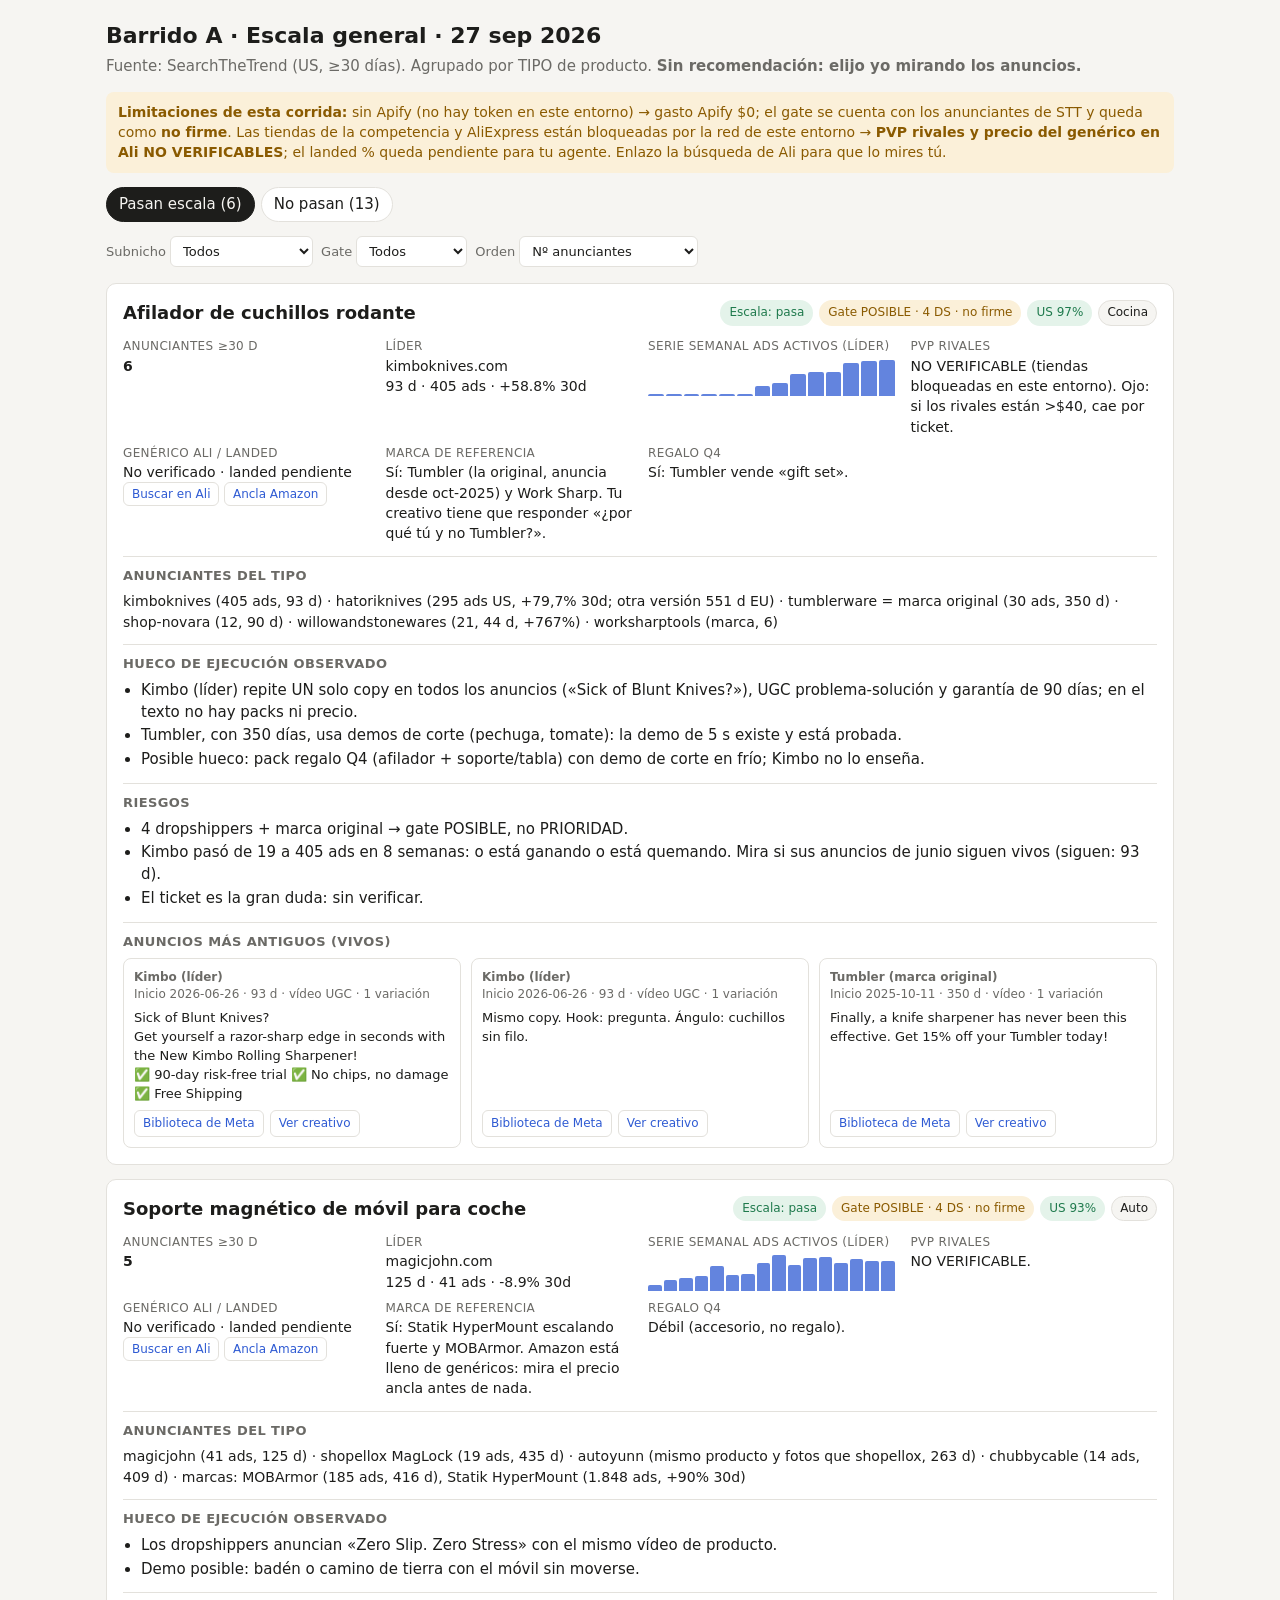
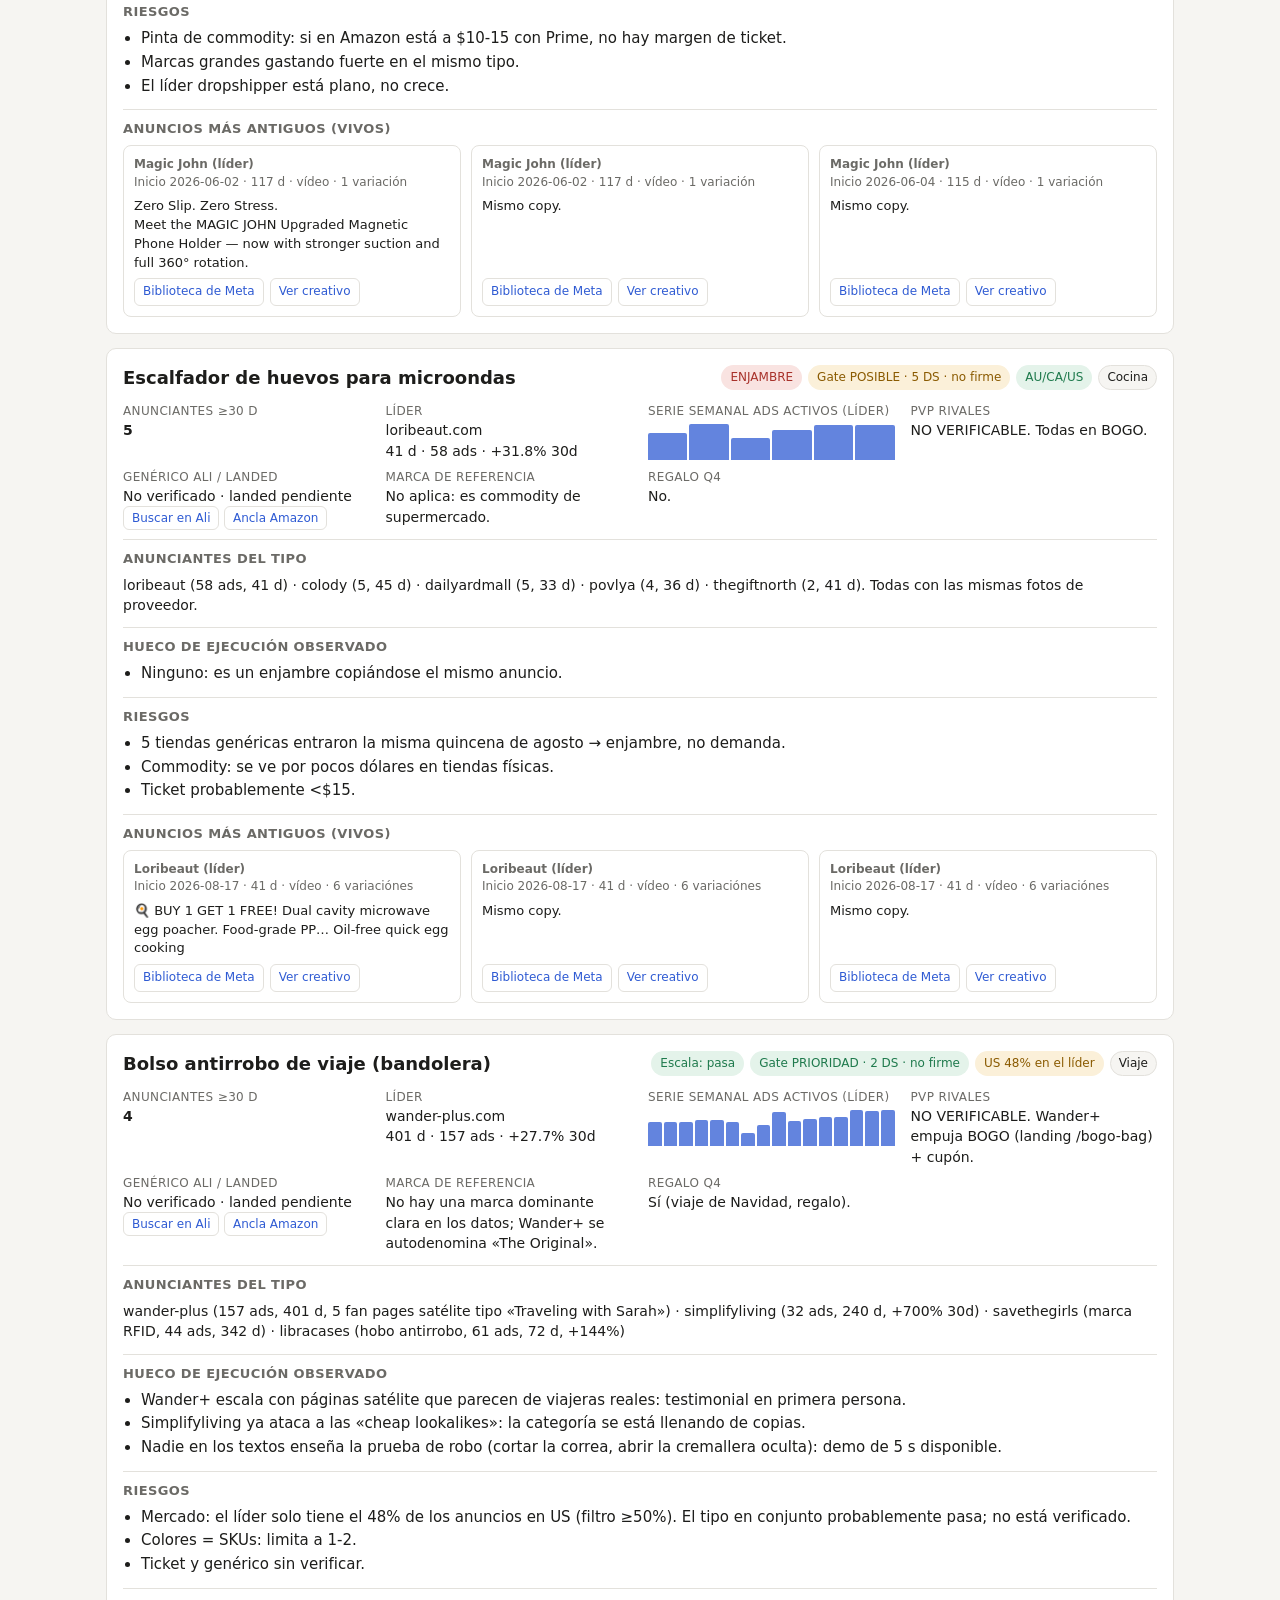
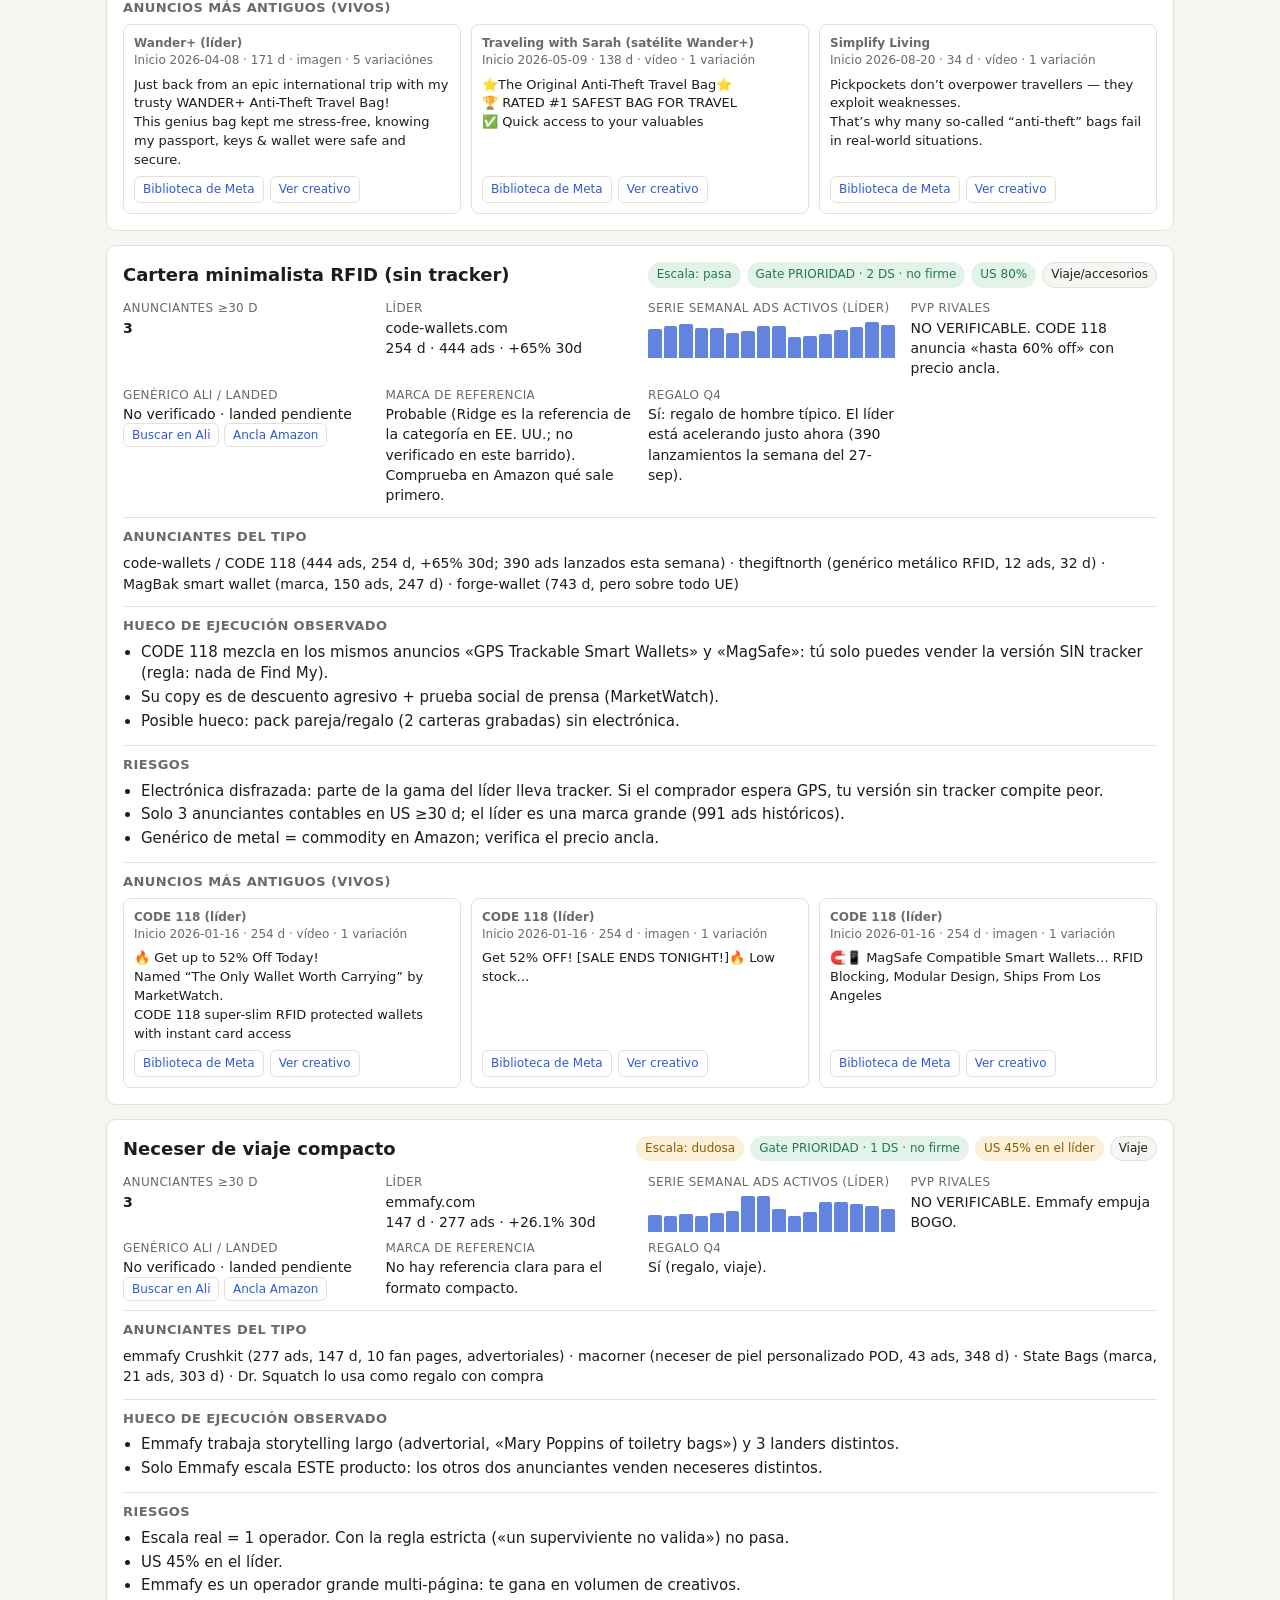
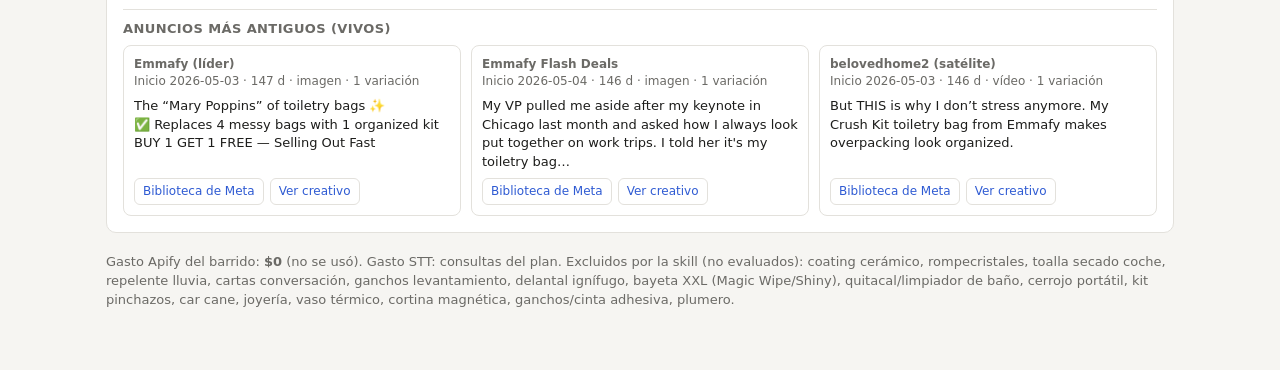
==== barridos/2026-09-27/visor.html @ aca1eb6c "Barrido A 2026-09-27: tipos.csv + visor.html Co-Authored-By: Claude Opus 5.5 <noreply@anthropic.com>" ====
<!doctype html>
<html lang="es">
<head>
<meta charset="utf-8">
<meta name="viewport" content="width=device-width, initial-scale=1">
<title>Visor barrido A</title>
<style>
:root{--bg:#f6f5f2;--card:#fff;--ink:#1d1d1b;--mute:#6b6a66;--line:#e3e1dc;--ok:#1f7a4d;--okbg:#e4f3ea;--warn:#8a5a00;--warnbg:#fbf0d9;--bad:#a8322b;--badbg:#f9e3e1;--acc:#2f5bd3}
@media (prefers-color-scheme:dark){:root:not([data-theme="light"]){--bg:#151514;--card:#1f1f1d;--ink:#ecebe7;--mute:#a09e98;--line:#34332f;--ok:#6fd19c;--okbg:#17301f;--warn:#e7b85a;--warnbg:#33290f;--bad:#f08a82;--badbg:#3a1a18;--acc:#8aa8ff}}
:root[data-theme="dark"]{--bg:#151514;--card:#1f1f1d;--ink:#ecebe7;--mute:#a09e98;--line:#34332f;--ok:#6fd19c;--okbg:#17301f;--warn:#e7b85a;--warnbg:#33290f;--bad:#f08a82;--badbg:#3a1a18;--acc:#8aa8ff}
*{box-sizing:border-box}
body{margin:0;background:var(--bg);color:var(--ink);font:15px/1.45 system-ui,-apple-system,Segoe UI,Roboto,sans-serif}
.wrap{max-width:1100px;margin:0 auto;padding:20px 16px 60px}
h1{font-size:22px;margin:0 0 4px}
.sub{color:var(--mute);margin:0 0 14px}
.warnbox{background:var(--warnbg);color:var(--warn);border-radius:8px;padding:10px 12px;margin:0 0 14px;font-size:14px}
.bar{display:flex;flex-wrap:wrap;gap:8px;align-items:center;margin:0 0 16px}
.bar label{font-size:13px;color:var(--mute)}
select{background:var(--card);color:var(--ink);border:1px solid var(--line);border-radius:6px;padding:6px 8px;font:inherit}
.tabs{display:flex;gap:6px;margin:0 0 14px;flex-wrap:wrap}
.tab{border:1px solid var(--line);background:var(--card);color:var(--ink);padding:6px 12px;border-radius:999px;cursor:pointer;font:inherit}
.tab[aria-selected="true"]{background:var(--ink);color:var(--bg);border-color:var(--ink)}
.card{background:var(--card);border:1px solid var(--line);border-radius:10px;padding:16px;margin:0 0 14px}
.head{display:flex;justify-content:space-between;gap:10px;flex-wrap:wrap;align-items:flex-start}
.head h2{font-size:18px;margin:0}
.chips{display:flex;gap:6px;flex-wrap:wrap}
.chip{font-size:12px;padding:3px 8px;border-radius:999px;background:var(--bg);border:1px solid var(--line);white-space:nowrap}
.ok{background:var(--okbg);color:var(--ok);border-color:transparent}
.warn{background:var(--warnbg);color:var(--warn);border-color:transparent}
.bad{background:var(--badbg);color:var(--bad);border-color:transparent}
.grid{display:grid;grid-template-columns:repeat(auto-fit,minmax(200px,1fr));gap:8px 16px;margin:12px 0}
.k{font-size:12px;color:var(--mute);text-transform:uppercase;letter-spacing:.03em}
.v{font-size:14px}
.spark{display:flex;align-items:flex-end;gap:2px;height:36px;margin-top:4px}
.spark i{flex:1;background:var(--acc);opacity:.75;border-radius:2px 2px 0 0;min-height:2px}
.sec{border-top:1px solid var(--line);margin-top:12px;padding-top:10px}
.sec h3{font-size:13px;margin:0 0 6px;color:var(--mute);text-transform:uppercase;letter-spacing:.03em}
ul{margin:0;padding-left:18px}
li{margin:2px 0}
.ads{display:grid;grid-template-columns:repeat(auto-fit,minmax(240px,1fr));gap:10px}
.ad{border:1px solid var(--line);border-radius:8px;padding:10px;font-size:13px;display:flex;flex-direction:column;gap:6px}
.ad .meta{color:var(--mute);font-size:12px}
.ad p{margin:0;white-space:pre-line;max-height:8.5em;overflow:auto}
.btns{display:flex;gap:6px;flex-wrap:wrap;margin-top:auto}
a.btn{font-size:12px;text-decoration:none;color:var(--acc);border:1px solid var(--line);border-radius:6px;padding:4px 8px}
table{width:100%;border-collapse:collapse;font-size:14px}
th,td{text-align:left;padding:8px 6px;border-bottom:1px solid var(--line);vertical-align:top}
th{font-size:12px;color:var(--mute);text-transform:uppercase}
.tblwrap{overflow-x:auto}
footer{color:var(--mute);font-size:13px;margin-top:20px}
.hidden{display:none}
</style>
</head>
<body>
<div class="wrap">
<h1>Barrido A · Escala general · 27 sep 2026</h1>
<p class="sub">Fuente: SearchTheTrend (US, ≥30 días). Agrupado por TIPO de producto. <b>Sin recomendación: elijo yo mirando los anuncios.</b></p>
<div class="warnbox"><b>Limitaciones de esta corrida:</b> sin Apify (no hay token en este entorno) → gasto Apify $0; el gate se cuenta con los anunciantes de STT y queda como <b>no firme</b>. Las tiendas de la competencia y AliExpress están bloqueadas por la red de este entorno → <b>PVP rivales y precio del genérico en Ali NO VERIFICABLES</b>; el landed % queda pendiente para tu agente. Enlazo la búsqueda de Ali para que lo mires tú.</div>

<div class="tabs" role="tablist">
  <button class="tab" role="tab" aria-selected="true" data-tab="pasan">Pasan escala (6)</button>
  <button class="tab" role="tab" aria-selected="false" data-tab="nopasan">No pasan (13)</button>
</div>

<section id="pasan">
<div class="bar">
  <label>Subnicho <select id="fSub"><option value="">Todos</option></select></label>
  <label>Gate <select id="fGate"><option value="">Todos</option><option>PRIORIDAD</option><option>POSIBLE</option></select></label>
  <label>Orden <select id="fOrd"><option value="anun">Nº anunciantes</option><option value="crec">Crecimiento 30d líder</option><option value="dias">Días del líder</option></select></label>
</div>
<div id="cards"></div>
</section>

<section id="nopasan" class="hidden">
<div class="card tblwrap">
<table>
<thead><tr><th>Tipo</th><th>Operadores ≥30 d</th><th>Mayor anunciante</th><th>Motivo</th></tr></thead>
<tbody id="nprows"></tbody>
</table>
</div>
</section>

<footer>Gasto Apify del barrido: <b>$0</b> (no se usó). Gasto STT: consultas del plan. Excluidos por la skill (no evaluados): coating cerámico, rompecristales, toalla secado coche, repelente lluvia, cartas conversación, ganchos levantamiento, delantal ignífugo, bayeta XXL (Magic Wipe/Shiny), quitacal/limpiador de baño, cerrojo portátil, kit pinchazos, car cane, joyería, vaso térmico, cortina magnética, ganchos/cinta adhesiva, plumero.</footer>
</div>

<script>
const LIB = id => `https://www.facebook.com/ads/library/?id=${id}`;
const ALI = q => `https://www.aliexpress.us/w/wholesale-${encodeURIComponent(q.replace(/ /g,'-'))}.html`;
const AMZ = q => `https://www.amazon.com/s?k=${encodeURIComponent(q)}`;

const TIPOS = [
{
 tipo:"Afilador de cuchillos rodante", en:"rolling knife sharpener", sub:"Cocina", anun:6,
 escala:["ok","Escala: pasa"], gate:"POSIBLE", gateN:4, mercado:["ok","US 97%"],
 lider:{dom:"kimboknives.com", dias:93, ads:405, g30:58.8, serie:[7,7,14,17,19,19,105,146,243,263,267,374,386,405]},
 rivales:"kimboknives (405 ads, 93 d) · hatoriknives (295 ads US, +79,7% 30d; otra versión 551 d EU) · tumblerware = marca original (30 ads, 350 d) · shop-novara (12, 90 d) · willowandstonewares (21, 44 d, +767%) · worksharptools (marca, 6)",
 pvp:"NO VERIFICABLE (tiendas bloqueadas en este entorno). Ojo: si los rivales están >$40, cae por ticket.",
 marca:"Sí: Tumbler (la original, anuncia desde oct-2025) y Work Sharp. Tu creativo tiene que responder «¿por qué tú y no Tumbler?».",
 q4:"Sí: Tumbler vende «gift set».",
 hueco:["Kimbo (líder) repite UN solo copy en todos los anuncios («Sick of Blunt Knives?»), UGC problema-solución y garantía de 90 días; en el texto no hay packs ni precio.",
  "Tumbler, con 350 días, usa demos de corte (pechuga, tomate): la demo de 5 s existe y está probada.",
  "Posible hueco: pack regalo Q4 (afilador + soporte/tabla) con demo de corte en frío; Kimbo no lo enseña."],
 riesgos:["4 dropshippers + marca original → gate POSIBLE, no PRIORIDAD.","Kimbo pasó de 19 a 405 ads en 8 semanas: o está ganando o está quemando. Mira si sus anuncios de junio siguen vivos (siguen: 93 d).","El ticket es la gran duda: sin verificar."],
 ads:[
  {src:"Kimbo (líder)", id:"3941025549525216", d:"2026-06-26", dias:93, fmt:"vídeo UGC", var:1, txt:"Sick of Blunt Knives?\nGet yourself a razor-sharp edge in seconds with the New Kimbo Rolling Sharpener!\n✅ 90-day risk-free trial ✅ No chips, no damage ✅ Free Shipping", cr:"https://searchthetrend.b-cdn.net/kimbo-rolling-sharpener/3941025549525216/card-0.mp4"},
  {src:"Kimbo (líder)", id:"892567566539220", d:"2026-06-26", dias:93, fmt:"vídeo UGC", var:1, txt:"Mismo copy. Hook: pregunta. Ángulo: cuchillos sin filo.", cr:"https://searchthetrend.b-cdn.net/kimbo-rolling-sharpener/892567566539220/card-0.mp4"},
  {src:"Tumbler (marca original)", id:"25042052842077524", d:"2025-10-11", dias:350, fmt:"vídeo", var:1, txt:"Finally, a knife sharpener has never been this effective. Get 15% off your Tumbler today!", cr:"https://searchthetrend.b-cdn.net/tumbler-original-diamond-rolling-knife-sharpener-set/25042052842077524/card-0.mp4"}
 ]
},
{
 tipo:"Cartera minimalista RFID (sin tracker)", en:"minimalist rfid card holder wallet", sub:"Viaje/accesorios", anun:3,
 escala:["ok","Escala: pasa"], gate:"PRIORIDAD", gateN:2, mercado:["ok","US 80%"],
 lider:{dom:"code-wallets.com", dias:254, ads:444, g30:65, serie:[383,425,450,400,398,326,353,422,433,279,294,321,374,413,485,444]},
 rivales:"code-wallets / CODE 118 (444 ads, 254 d, +65% 30d; 390 ads lanzados esta semana) · thegiftnorth (genérico metálico RFID, 12 ads, 32 d) · MagBak smart wallet (marca, 150 ads, 247 d) · forge-wallet (743 d, pero sobre todo UE)",
 pvp:"NO VERIFICABLE. CODE 118 anuncia «hasta 60% off» con precio ancla.",
 marca:"Probable (Ridge es la referencia de la categoría en EE. UU.; no verificado en este barrido). Comprueba en Amazon qué sale primero.",
 q4:"Sí: regalo de hombre típico. El líder está acelerando justo ahora (390 lanzamientos la semana del 27-sep).",
 hueco:["CODE 118 mezcla en los mismos anuncios «GPS Trackable Smart Wallets» y «MagSafe»: tú solo puedes vender la versión SIN tracker (regla: nada de Find My).","Su copy es de descuento agresivo + prueba social de prensa (MarketWatch).","Posible hueco: pack pareja/regalo (2 carteras grabadas) sin electrónica."],
 riesgos:["Electrónica disfrazada: parte de la gama del líder lleva tracker. Si el comprador espera GPS, tu versión sin tracker compite peor.","Solo 3 anunciantes contables en US ≥30 d; el líder es una marca grande (991 ads históricos).","Genérico de metal = commodity en Amazon; verifica el precio ancla."],
 ads:[
  {src:"CODE 118 (líder)", id:"2159320328211015", d:"2026-01-16", dias:254, fmt:"vídeo", var:1, txt:"🔥 Get up to 52% Off Today!\nNamed “The Only Wallet Worth Carrying” by MarketWatch.\nCODE 118 super-slim RFID protected wallets with instant card access", cr:"https://searchthetrend.b-cdn.net/code-118-wallet/2159320328211015/creative.mp4"},
  {src:"CODE 118 (líder)", id:"4253888644823595", d:"2026-01-16", dias:254, fmt:"imagen", var:1, txt:"Get 52% OFF! [SALE ENDS TONIGHT!]🔥 Low stock…", cr:"https://searchthetrend.b-cdn.net/code-118-wallet/4253888644823595/card-0.jpg"},
  {src:"CODE 118 (líder)", id:"1185327943382900", d:"2026-01-16", dias:254, fmt:"imagen", var:1, txt:"🧲📱 MagSafe Compatible Smart Wallets… RFID Blocking, Modular Design, Ships From Los Angeles", cr:"https://searchthetrend.b-cdn.net/code-118-wallet/1185327943382900/creative.jpg"}
 ]
},
{
 tipo:"Bolso antirrobo de viaje (bandolera)", en:"anti theft crossbody travel bag", sub:"Viaje", anun:4,
 escala:["ok","Escala: pasa"], gate:"PRIORIDAD", gateN:2, mercado:["warn","US 48% en el líder"],
 lider:{dom:"wander-plus.com", dias:401, ads:157, g30:27.7, serie:[104,107,107,113,114,104,57,91,150,110,119,128,125,157,152,157]},
 rivales:"wander-plus (157 ads, 401 d, 5 fan pages satélite tipo «Traveling with Sarah») · simplifyliving (32 ads, 240 d, +700% 30d) · savethegirls (marca RFID, 44 ads, 342 d) · libracases (hobo antirrobo, 61 ads, 72 d, +144%)",
 pvp:"NO VERIFICABLE. Wander+ empuja BOGO (landing /bogo-bag) + cupón.",
 marca:"No hay una marca dominante clara en los datos; Wander+ se autodenomina «The Original».",
 q4:"Sí (viaje de Navidad, regalo).",
 hueco:["Wander+ escala con páginas satélite que parecen de viajeras reales: testimonial en primera persona.","Simplifyliving ya ataca a las «cheap lookalikes»: la categoría se está llenando de copias.","Nadie en los textos enseña la prueba de robo (cortar la correa, abrir la cremallera oculta): demo de 5 s disponible."],
 riesgos:["Mercado: el líder solo tiene el 48% de los anuncios en US (filtro ≥50%). El tipo en conjunto probablemente pasa; no está verificado.","Colores = SKUs: limita a 1-2.","Ticket y genérico sin verificar."],
 ads:[
  {src:"Wander+ (líder)", id:"2822928658045312", d:"2026-04-08", dias:171, fmt:"imagen", var:5, txt:"Just back from an epic international trip with my trusty WANDER+ Anti-Theft Travel Bag!\nThis genius bag kept me stress-free, knowing my passport, keys & wallet were safe and secure.", cr:"https://searchthetrend.b-cdn.net/wander-anti-theft-travel-bag/2822928658045312/creative.jpg"},
  {src:"Traveling with Sarah (satélite Wander+)", id:"848012758353281", d:"2026-05-09", dias:138, fmt:"vídeo", var:1, txt:"⭐The Original Anti-Theft Travel Bag⭐\n🏆 RATED #1 SAFEST BAG FOR TRAVEL\n✅ Quick access to your valuables", cr:"https://searchthetrend.b-cdn.net/the-original-wander-anti-theft-travel-bag/848012758353281-3433cca8abb946d9bbb88584e5e1b293/creative.mp4"},
  {src:"Simplify Living", id:"2489891498186605", d:"2026-08-20", dias:34, fmt:"vídeo", var:1, txt:"Pickpockets don’t overpower travellers — they exploit weaknesses.\nThat’s why many so-called “anti-theft” bags fail in real-world situations.", cr:"https://searchthetrend.b-cdn.net/anti-theft-crossbody-bag/2489891498186605/creative.mp4"}
 ]
},
{
 tipo:"Soporte magnético de móvil para coche", en:"magnetic car phone holder", sub:"Auto", anun:5,
 escala:["ok","Escala: pasa"], gate:"POSIBLE", gateN:4, mercado:["ok","US 93%"],
 lider:{dom:"magicjohn.com", dias:125, ads:41, g30:-8.9, serie:[9,16,18,21,34,22,23,38,49,36,45,47,39,44,41,41]},
 rivales:"magicjohn (41 ads, 125 d) · shopellox MagLock (19 ads, 435 d) · autoyunn (mismo producto y fotos que shopellox, 263 d) · chubbycable (14 ads, 409 d) · marcas: MOBArmor (185 ads, 416 d), Statik HyperMount (1.848 ads, +90% 30d)",
 pvp:"NO VERIFICABLE.",
 marca:"Sí: Statik HyperMount escalando fuerte y MOBArmor. Amazon está lleno de genéricos: mira el precio ancla antes de nada.",
 q4:"Débil (accesorio, no regalo).",
 hueco:["Los dropshippers anuncian «Zero Slip. Zero Stress» con el mismo vídeo de producto.","Demo posible: badén o camino de tierra con el móvil sin moverse."],
 riesgos:["Pinta de commodity: si en Amazon está a $10-15 con Prime, no hay margen de ticket.","Marcas grandes gastando fuerte en el mismo tipo.","El líder dropshipper está plano, no crece."],
 ads:[
  {src:"Magic John (líder)", id:"1439574771303764", d:"2026-06-02", dias:117, fmt:"vídeo", var:1, txt:"Zero Slip. Zero Stress.\nMeet the MAGIC JOHN Upgraded Magnetic Phone Holder — now with stronger suction and full 360° rotation.", cr:"https://searchthetrend.b-cdn.net/360-clip-on-magnetic-car-holder/1439574771303764/creative.mp4"},
  {src:"Magic John (líder)", id:"3414395542065089", d:"2026-06-02", dias:117, fmt:"vídeo", var:1, txt:"Mismo copy.", cr:"https://searchthetrend.b-cdn.net/360-clip-on-magnetic-car-holder/3414395542065089/creative.mp4"},
  {src:"Magic John (líder)", id:"1363364952321970", d:"2026-06-04", dias:115, fmt:"vídeo", var:1, txt:"Mismo copy.", cr:"https://searchthetrend.b-cdn.net/360-clip-on-magnetic-car-holder/1363364952321970/creative.mp4"}
 ]
},
{
 tipo:"Neceser de viaje compacto", en:"compact travel toiletry bag", sub:"Viaje", anun:3,
 escala:["warn","Escala: dudosa"], gate:"PRIORIDAD", gateN:1, mercado:["warn","US 45% en el líder"],
 lider:{dom:"emmafy.com", dias:147, ads:277, g30:26.1, serie:[199,189,211,195,227,259,444,433,278,188,245,363,368,334,309,277]},
 rivales:"emmafy Crushkit (277 ads, 147 d, 10 fan pages, advertoriales) · macorner (neceser de piel personalizado POD, 43 ads, 348 d) · State Bags (marca, 21 ads, 303 d) · Dr. Squatch lo usa como regalo con compra",
 pvp:"NO VERIFICABLE. Emmafy empuja BOGO.",
 marca:"No hay referencia clara para el formato compacto.",
 q4:"Sí (regalo, viaje).",
 hueco:["Emmafy trabaja storytelling largo (advertorial, «Mary Poppins of toiletry bags») y 3 landers distintos.","Solo Emmafy escala ESTE producto: los otros dos anunciantes venden neceseres distintos."],
 riesgos:["Escala real = 1 operador. Con la regla estricta («un superviviente no valida») no pasa.","US 45% en el líder.","Emmafy es un operador grande multi-página: te gana en volumen de creativos."],
 ads:[
  {src:"Emmafy (líder)", id:"4345471765768820", d:"2026-05-03", dias:147, fmt:"imagen", var:1, txt:"The “Mary Poppins” of toiletry bags ✨\n✅ Replaces 4 messy bags with 1 organized kit\nBUY 1 GET 1 FREE — Selling Out Fast", cr:"https://searchthetrend.b-cdn.net/crushkit-travel-toiletry-bag/4345471765768820/creative.jpg"},
  {src:"Emmafy Flash Deals", id:"1629509371665487", d:"2026-05-04", dias:146, fmt:"imagen", var:1, txt:"My VP pulled me aside after my keynote in Chicago last month and asked how I always look put together on work trips. I told her it's my toiletry bag…", cr:"https://searchthetrend.b-cdn.net/crushkit-travel-toiletry-bag/1629509371665487/creative.jpg"},
  {src:"belovedhome2 (satélite)", id:"2006100440029124", d:"2026-05-03", dias:146, fmt:"vídeo", var:1, txt:"But THIS is why I don’t stress anymore. My Crush Kit toiletry bag from Emmafy makes overpacking look organized.", cr:"https://searchthetrend.b-cdn.net/crushkit-travel-toiletry-bag/2006100440029124/creative.mp4"}
 ]
},
{
 tipo:"Escalfador de huevos para microondas", en:"microwave egg poacher", sub:"Cocina", anun:5,
 escala:["bad","ENJAMBRE"], gate:"POSIBLE", gateN:5, mercado:["ok","AU/CA/US"],
 lider:{dom:"loribeaut.com", dias:41, ads:58, g30:31.8, serie:[44,59,36,49,58,58]},
 rivales:"loribeaut (58 ads, 41 d) · colody (5, 45 d) · dailyardmall (5, 33 d) · povlya (4, 36 d) · thegiftnorth (2, 41 d). Todas con las mismas fotos de proveedor.",
 pvp:"NO VERIFICABLE. Todas en BOGO.",
 marca:"No aplica: es commodity de supermercado.",
 q4:"No.",
 hueco:["Ninguno: es un enjambre copiándose el mismo anuncio."],
 riesgos:["5 tiendas genéricas entraron la misma quincena de agosto → enjambre, no demanda.","Commodity: se ve por pocos dólares en tiendas físicas.","Ticket probablemente <$15."],
 ads:[
  {src:"Loribeaut (líder)", id:"1974146933242935", d:"2026-08-17", dias:41, fmt:"vídeo", var:6, txt:"🍳 BUY 1 GET 1 FREE! Dual cavity microwave egg poacher. Food-grade PP… Oil-free quick egg cooking", cr:"https://searchthetrend.b-cdn.net/2026-hot-sale-50k-sold-50-off-buy-1-get-1-free-dual-cavity-microwave-egg-poacher/1974146933242935/creative.mp4"},
  {src:"Loribeaut (líder)", id:"1359353529707398", d:"2026-08-17", dias:41, fmt:"vídeo", var:6, txt:"Mismo copy.", cr:"https://searchthetrend.b-cdn.net/2026-hot-sale-50k-sold-50-off-buy-1-get-1-free-dual-cavity-microwave-egg-poacher/1359353529707398/creative.mp4"},
  {src:"Loribeaut (líder)", id:"1672960033801288", d:"2026-08-17", dias:41, fmt:"vídeo", var:6, txt:"Mismo copy.", cr:"https://searchthetrend.b-cdn.net/2026-hot-sale-50k-sold-50-off-buy-1-get-1-free-dual-cavity-microwave-egg-poacher/1672960033801288/creative.mp4"}
 ]
}
];

const NOPASAN = [
 ["Llave de extensión offset (offset extension wrench)","2 (mytoolbase = gemela de wildbear)","wildbeartools.com · 1.009 ads · 255 d · +85% 30d","Solo 2 operadores reales. Ojo: wildbear escala muy fuerte → vigilar si entra un tercero."],
 ["Bolsitas repelentes de roedores","1","sofyre.com · 1.961 ads · 280 d","Un solo operador (todas las variantes son de sofyre)."],
 ["Kit de lavado de bajos antisal","1","saltshift.com · 130 ads","Un solo operador; mercado sobre todo AU/UE."],
 ["Funda-toalla impermeable de asiento","1","thetufftowel.com.au · 107 ads","Un solo operador, australiano."],
 ["Encendedor de fuego / tinder","1","blackbeardfire.com · 99 ads · 265 d","Un solo operador."],
 ["Limpiacristales rotatorio","2","coozyland.com · 22 ads · 261 d","2 operadores, poco volumen."],
 ["Burlete de puerta doble cara","2","shopellox.com · 4 ads","Sin volumen (nadie con ≥15 ads)."],
 ["Pajita filtro de agua","2","standbysupplyco.com · 151 ads","2 operadores; roza claim de salud."],
 ["Barra de cobertura de canas","1 (+1 marginal)","celurelle.com · 92 ads","Un solo operador real."],
 ["Colgador de pantalones multifunción","1 (+1 muerto)","shopmoderny.com · 64 ads · 636 d","Un solo operador activo."],
 ["Botella con hielo (ice cube bottle)","1","shopmoderny.com · 76 ads","Un solo operador."],
 ["Cubos de compresión para maleta","1","simplifyliving.com.au · 63 ads","Un solo operador (3 dominios suyos)."],
 ["Tabla de cortar de titanio","1 (+2 marginales)","purecut.co · 136 ads · 486 d","Un operador serio; el resto <10 ads."]
];

function spark(s){const m=Math.max(...s);return `<div class="spark" title="${s.join(' · ')}">${s.map(x=>`<i style="height:${Math.max(4,x/m*100)}%"></i>`).join('')}</div>`}
function esc(t){return t.replace(/[&<>]/g,c=>({'&':'&amp;','<':'&lt;','>':'&gt;'}[c]))}
function card(t){
 const gcls=t.gate==='PRIORIDAD'?'ok':'warn';
 return `<article class="card" data-sub="${t.sub}" data-gate="${t.gate}">
 <div class="head"><h2>${t.tipo}</h2>
  <div class="chips"><span class="chip ${t.escala[0]}">${t.escala[1]}</span><span class="chip ${gcls}">Gate ${t.gate} · ${t.gateN} DS · no firme</span><span class="chip ${t.mercado[0]}">${t.mercado[1]}</span><span class="chip">${t.sub}</span></div></div>
 <div class="grid">
  <div><div class="k">Anunciantes ≥30 d</div><div class="v"><b>${t.anun}</b></div></div>
  <div><div class="k">Líder</div><div class="v">${t.lider.dom}<br>${t.lider.dias} d · ${t.lider.ads} ads · ${t.lider.g30>0?'+':''}${t.lider.g30}% 30d</div></div>
  <div><div class="k">Serie semanal ads activos (líder)</div>${spark(t.lider.serie)}</div>
  <div><div class="k">PVP rivales</div><div class="v">${t.pvp}</div></div>
  <div><div class="k">Genérico Ali / landed</div><div class="v">No verificado · landed pendiente<br><a class="btn" target="_blank" rel="noopener" href="${ALI(t.en)}">Buscar en Ali</a> <a class="btn" target="_blank" rel="noopener" href="${AMZ(t.en)}">Ancla Amazon</a></div></div>
  <div><div class="k">Marca de referencia</div><div class="v">${t.marca}</div></div>
  <div><div class="k">Regalo Q4</div><div class="v">${t.q4}</div></div>
 </div>
 <div class="sec"><h3>Anunciantes del tipo</h3><div class="v">${t.rivales}</div></div>
 <div class="sec"><h3>Hueco de ejecución observado</h3><ul>${t.hueco.map(h=>`<li>${h}</li>`).join('')}</ul></div>
 <div class="sec"><h3>Riesgos</h3><ul>${t.riesgos.map(h=>`<li>${h}</li>`).join('')}</ul></div>
 <div class="sec"><h3>Anuncios más antiguos (vivos)</h3><div class="ads">${t.ads.map(a=>`<div class="ad"><div class="meta"><b>${a.src}</b><br>Inicio ${a.d} · ${a.dias} d · ${a.fmt} · ${a.var} variación${a.var>1?'es':''}</div><p>${esc(a.txt)}</p><div class="btns"><a class="btn" target="_blank" rel="noopener" href="${LIB(a.id)}">Biblioteca de Meta</a><a class="btn" target="_blank" rel="noopener" href="${a.cr}">Ver creativo</a></div></div>`).join('')}</div></div>
 </article>`}

const subs=[...new Set(TIPOS.map(t=>t.sub))];
const fSub=document.getElementById('fSub');subs.forEach(s=>fSub.insertAdjacentHTML('beforeend',`<option>${s}</option>`));
function render(){
 const s=fSub.value,g=document.getElementById('fGate').value,o=document.getElementById('fOrd').value;
 const key={anun:t=>t.anun,crec:t=>t.lider.g30,dias:t=>t.lider.dias}[o];
 const list=TIPOS.filter(t=>(!s||t.sub===s)&&(!g||t.gate===g)).sort((a,b)=>key(b)-key(a));
 document.getElementById('cards').innerHTML=list.map(card).join('')||'<p class="sub">Nada con esos filtros.</p>';
}
['fSub','fGate','fOrd'].forEach(id=>document.getElementById(id).addEventListener('change',render));
render();
document.getElementById('nprows').innerHTML=NOPASAN.map(r=>`<tr>${r.map(c=>`<td>${c}</td>`).join('')}</tr>`).join('');
document.querySelectorAll('.tab').forEach(b=>b.addEventListener('click',()=>{
 document.querySelectorAll('.tab').forEach(x=>x.setAttribute('aria-selected',x===b));
 document.getElementById('pasan').classList.toggle('hidden',b.dataset.tab!=='pasan');
 document.getElementById('nopasan').classList.toggle('hidden',b.dataset.tab!=='nopasan');
}));
</script>
</body>
</html>
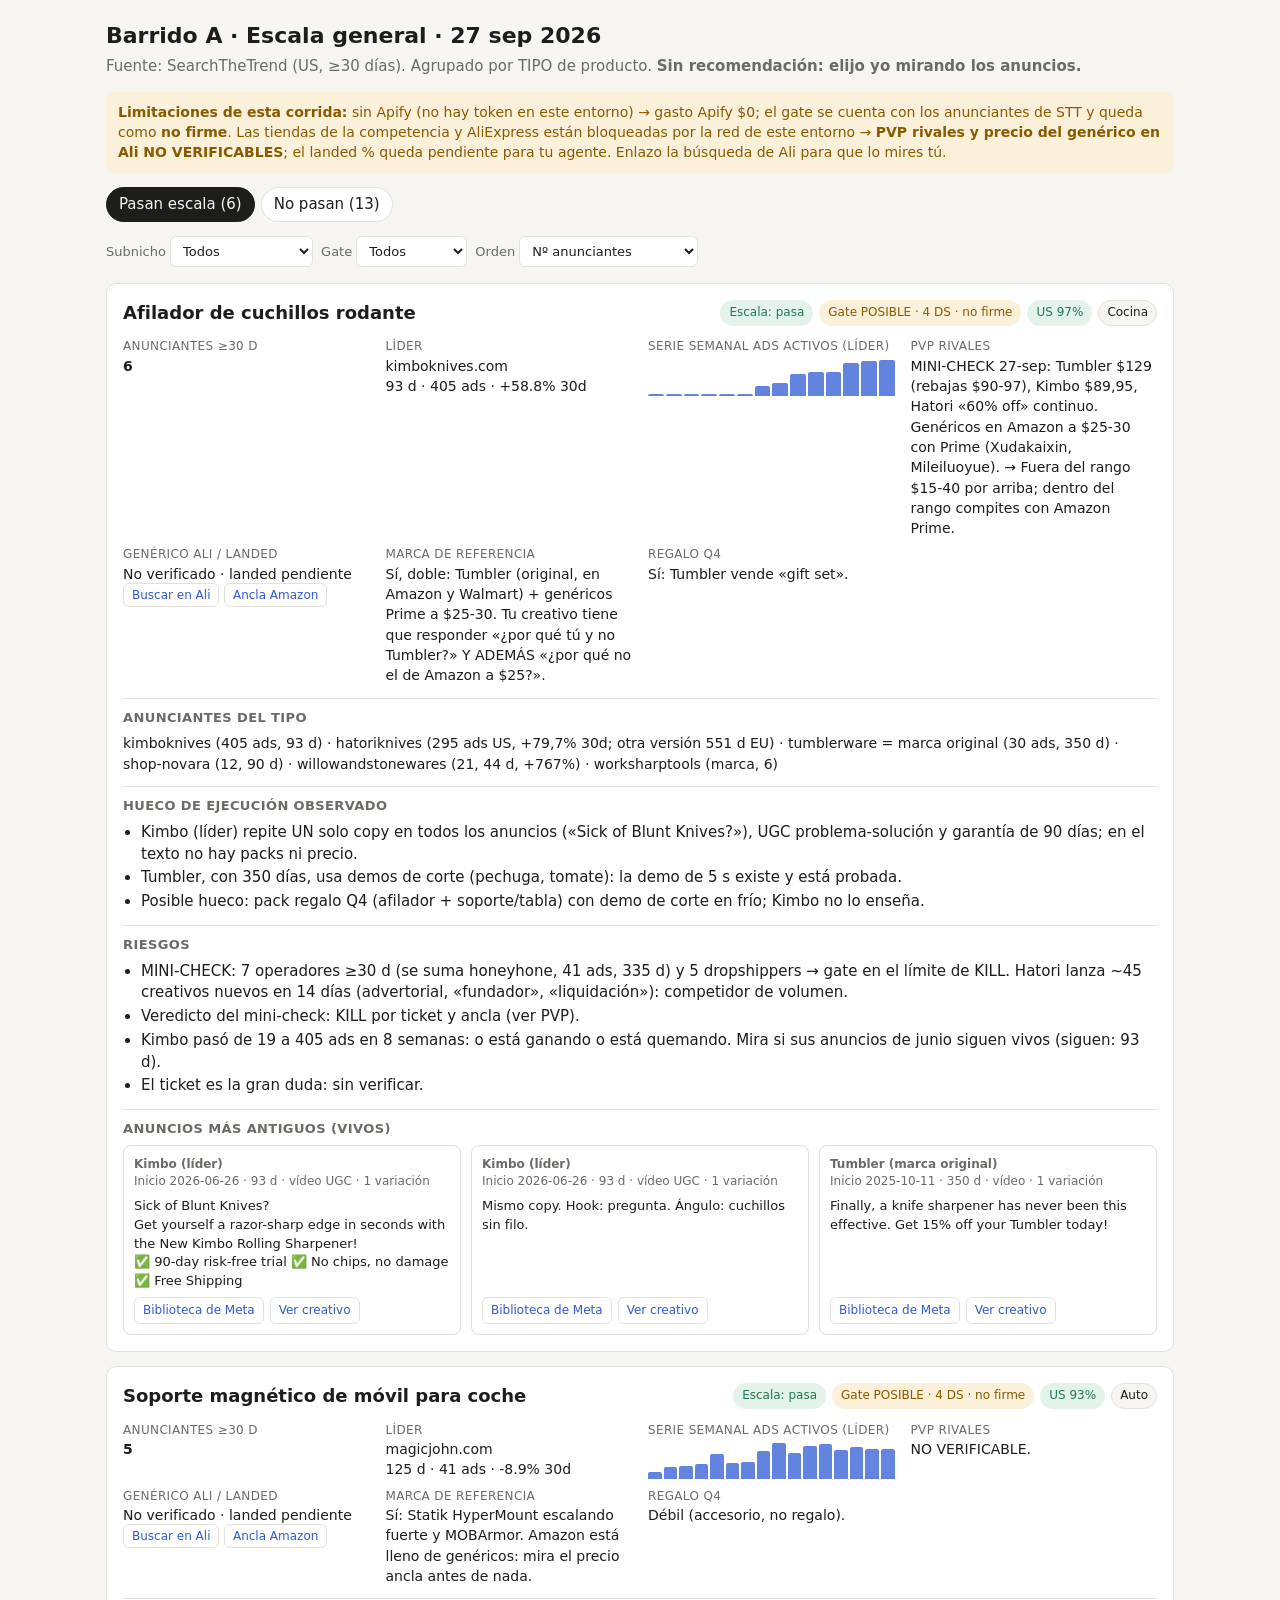
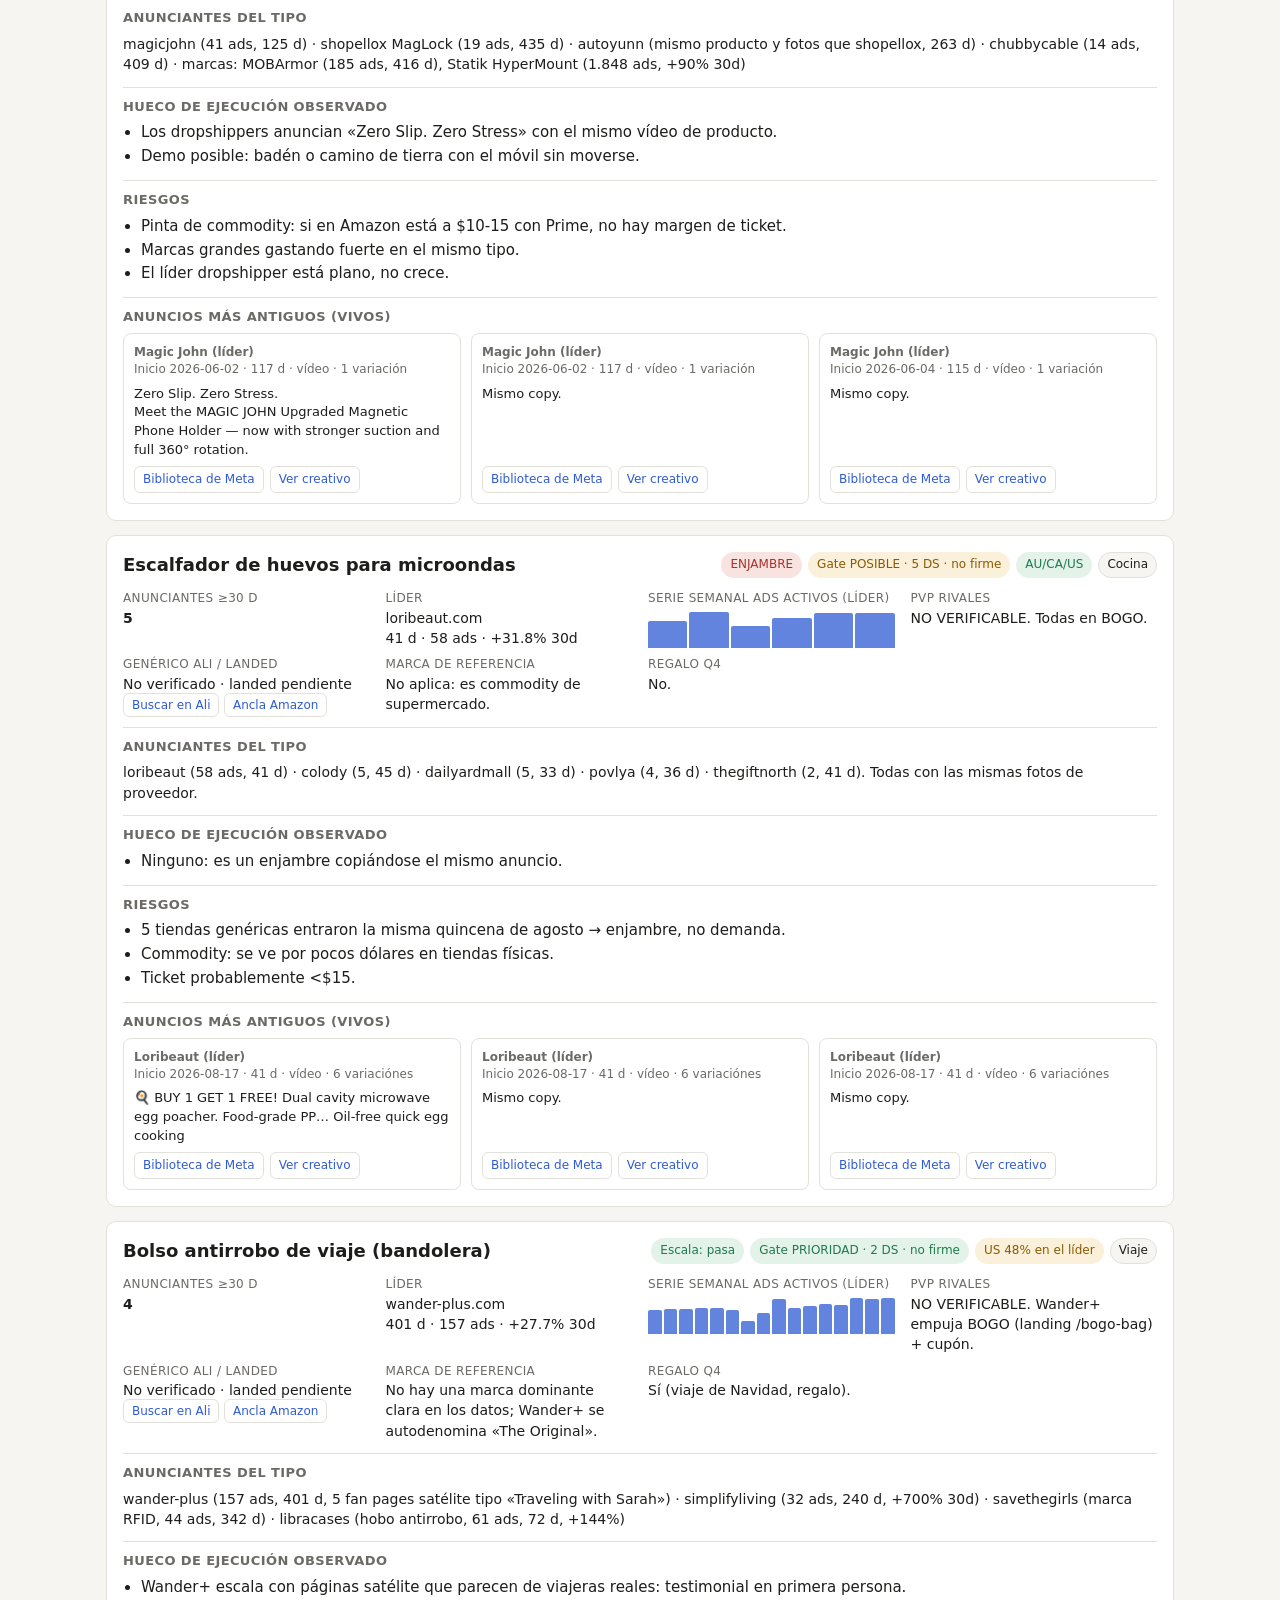
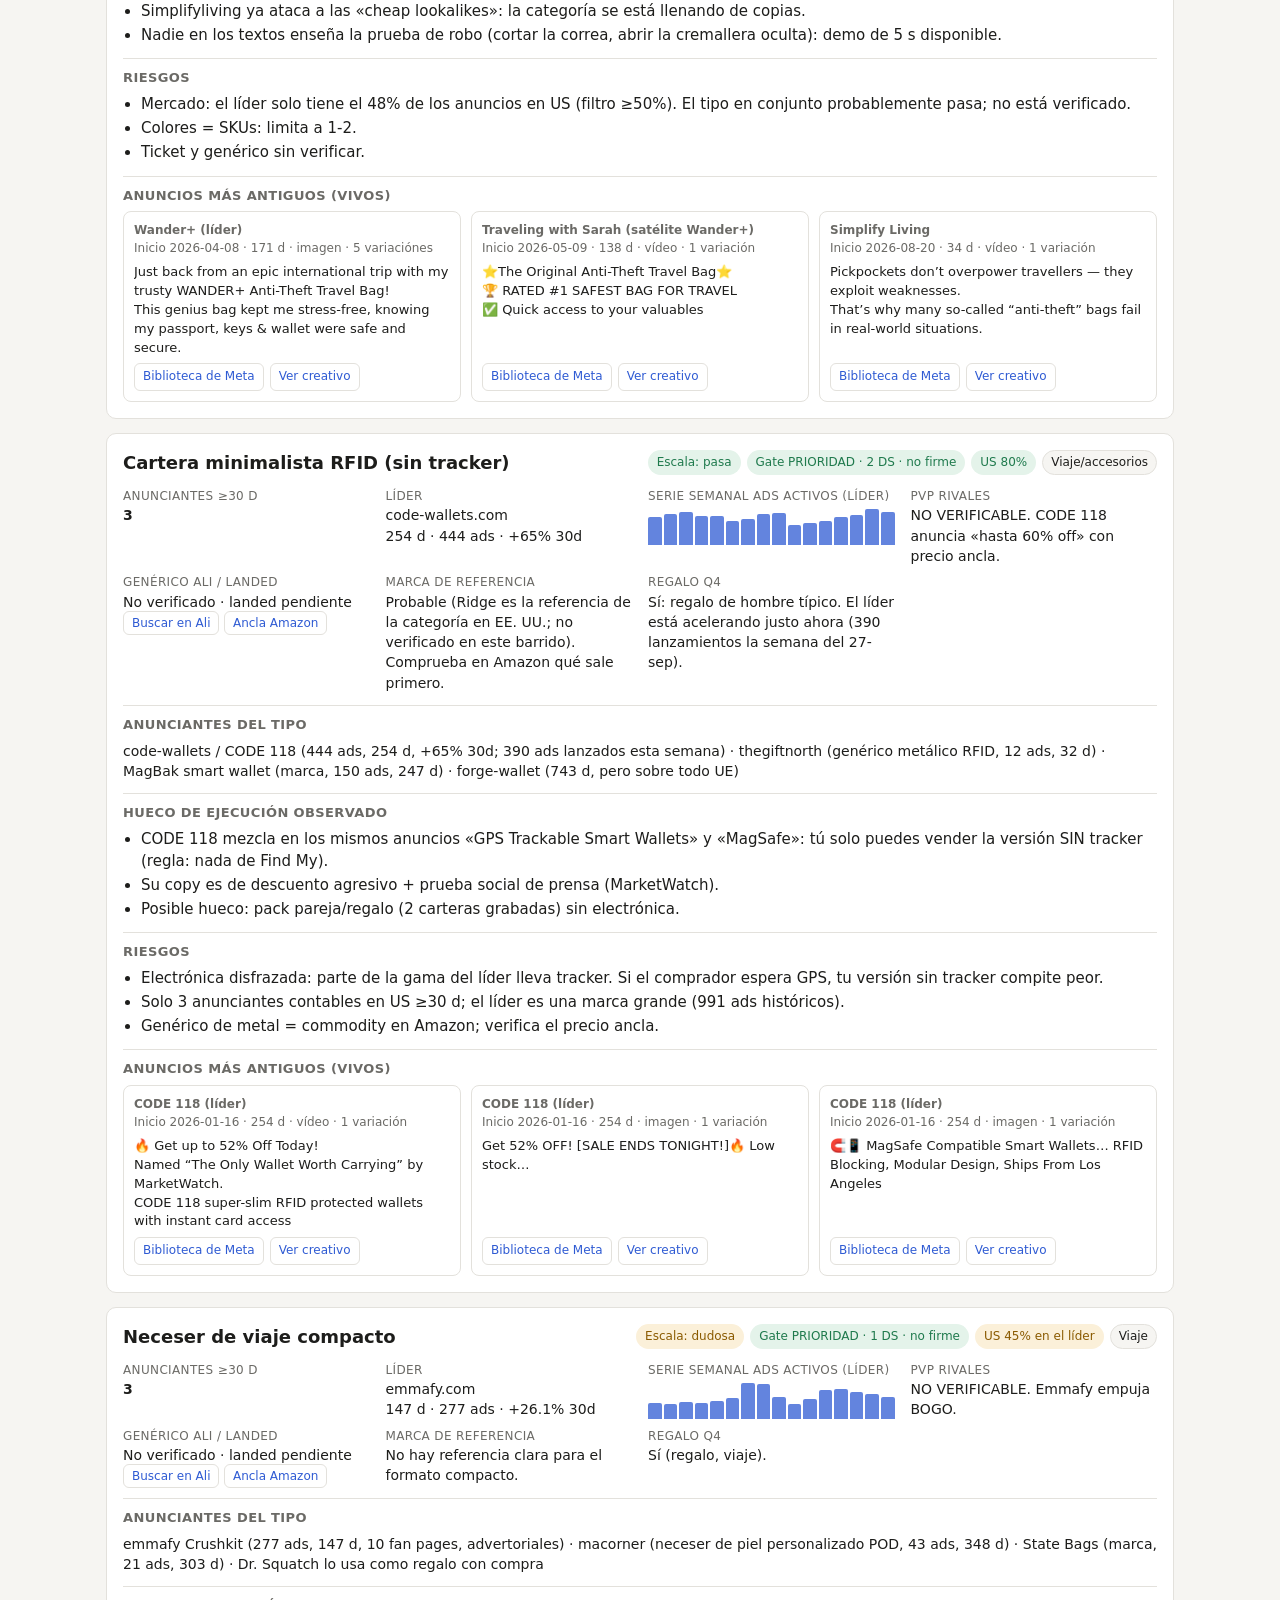
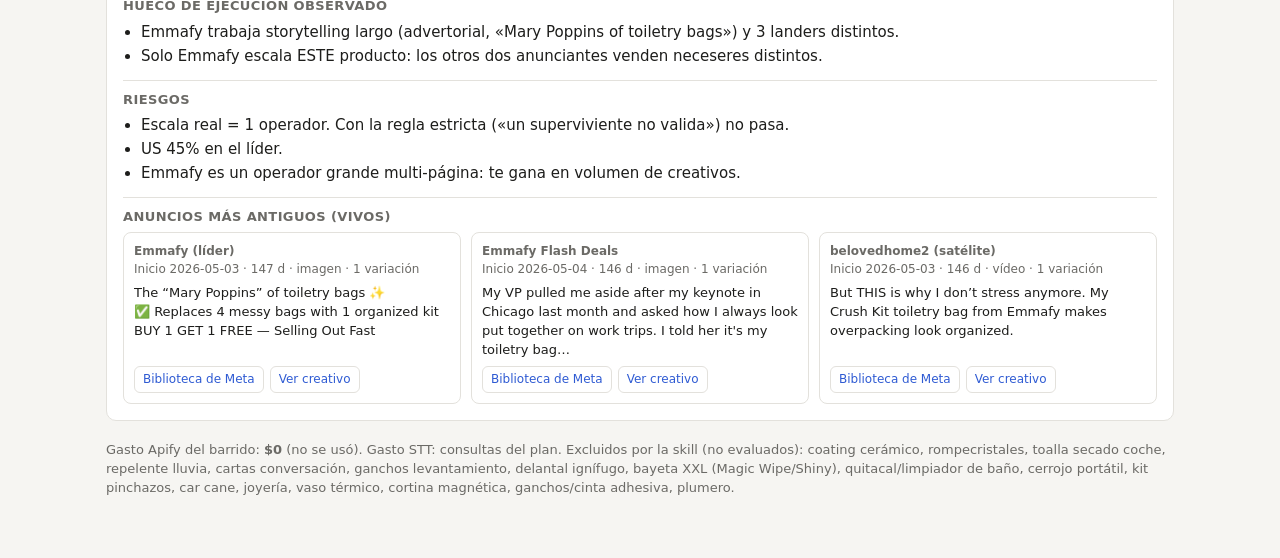
==== commit 42f970dc: "Mini-check afilador rodante: PVP y ancla verificados, KILL Co-Authored-By: Claude Opus 5.5 <noreply@" ====
--- a/barridos/2026-09-27/visor.html
+++ b/barridos/2026-09-27/visor.html
@@ -94,13 +94,13 @@
  escala:["ok","Escala: pasa"], gate:"POSIBLE", gateN:4, mercado:["ok","US 97%"],
  lider:{dom:"kimboknives.com", dias:93, ads:405, g30:58.8, serie:[7,7,14,17,19,19,105,146,243,263,267,374,386,405]},
  rivales:"kimboknives (405 ads, 93 d) · hatoriknives (295 ads US, +79,7% 30d; otra versión 551 d EU) · tumblerware = marca original (30 ads, 350 d) · shop-novara (12, 90 d) · willowandstonewares (21, 44 d, +767%) · worksharptools (marca, 6)",
- pvp:"NO VERIFICABLE (tiendas bloqueadas en este entorno). Ojo: si los rivales están >$40, cae por ticket.",
- marca:"Sí: Tumbler (la original, anuncia desde oct-2025) y Work Sharp. Tu creativo tiene que responder «¿por qué tú y no Tumbler?».",
+ pvp:"MINI-CHECK 27-sep: Tumbler $129 (rebajas $90-97), Kimbo $89,95, Hatori «60% off» continuo. Genéricos en Amazon a $25-30 con Prime (Xudakaixin, Mileiluoyue). → Fuera del rango $15-40 por arriba; dentro del rango compites con Amazon Prime.",
+ marca:"Sí, doble: Tumbler (original, en Amazon y Walmart) + genéricos Prime a $25-30. Tu creativo tiene que responder «¿por qué tú y no Tumbler?» Y ADEMÁS «¿por qué no el de Amazon a $25?».",
  q4:"Sí: Tumbler vende «gift set».",
  hueco:["Kimbo (líder) repite UN solo copy en todos los anuncios («Sick of Blunt Knives?»), UGC problema-solución y garantía de 90 días; en el texto no hay packs ni precio.",
   "Tumbler, con 350 días, usa demos de corte (pechuga, tomate): la demo de 5 s existe y está probada.",
   "Posible hueco: pack regalo Q4 (afilador + soporte/tabla) con demo de corte en frío; Kimbo no lo enseña."],
- riesgos:["4 dropshippers + marca original → gate POSIBLE, no PRIORIDAD.","Kimbo pasó de 19 a 405 ads en 8 semanas: o está ganando o está quemando. Mira si sus anuncios de junio siguen vivos (siguen: 93 d).","El ticket es la gran duda: sin verificar."],
+ riesgos:["MINI-CHECK: 7 operadores ≥30 d (se suma honeyhone, 41 ads, 335 d) y 5 dropshippers → gate en el límite de KILL. Hatori lanza ~45 creativos nuevos en 14 días (advertorial, «fundador», «liquidación»): competidor de volumen.","Veredicto del mini-check: KILL por ticket y ancla (ver PVP).","Kimbo pasó de 19 a 405 ads en 8 semanas: o está ganando o está quemando. Mira si sus anuncios de junio siguen vivos (siguen: 93 d).","El ticket es la gran duda: sin verificar."],
  ads:[
   {src:"Kimbo (líder)", id:"3941025549525216", d:"2026-06-26", dias:93, fmt:"vídeo UGC", var:1, txt:"Sick of Blunt Knives?\nGet yourself a razor-sharp edge in seconds with the New Kimbo Rolling Sharpener!\n✅ 90-day risk-free trial ✅ No chips, no damage ✅ Free Shipping", cr:"https://searchthetrend.b-cdn.net/kimbo-rolling-sharpener/3941025549525216/card-0.mp4"},
   {src:"Kimbo (líder)", id:"892567566539220", d:"2026-06-26", dias:93, fmt:"vídeo UGC", var:1, txt:"Mismo copy. Hook: pregunta. Ángulo: cuchillos sin filo.", cr:"https://searchthetrend.b-cdn.net/kimbo-rolling-sharpener/892567566539220/card-0.mp4"},
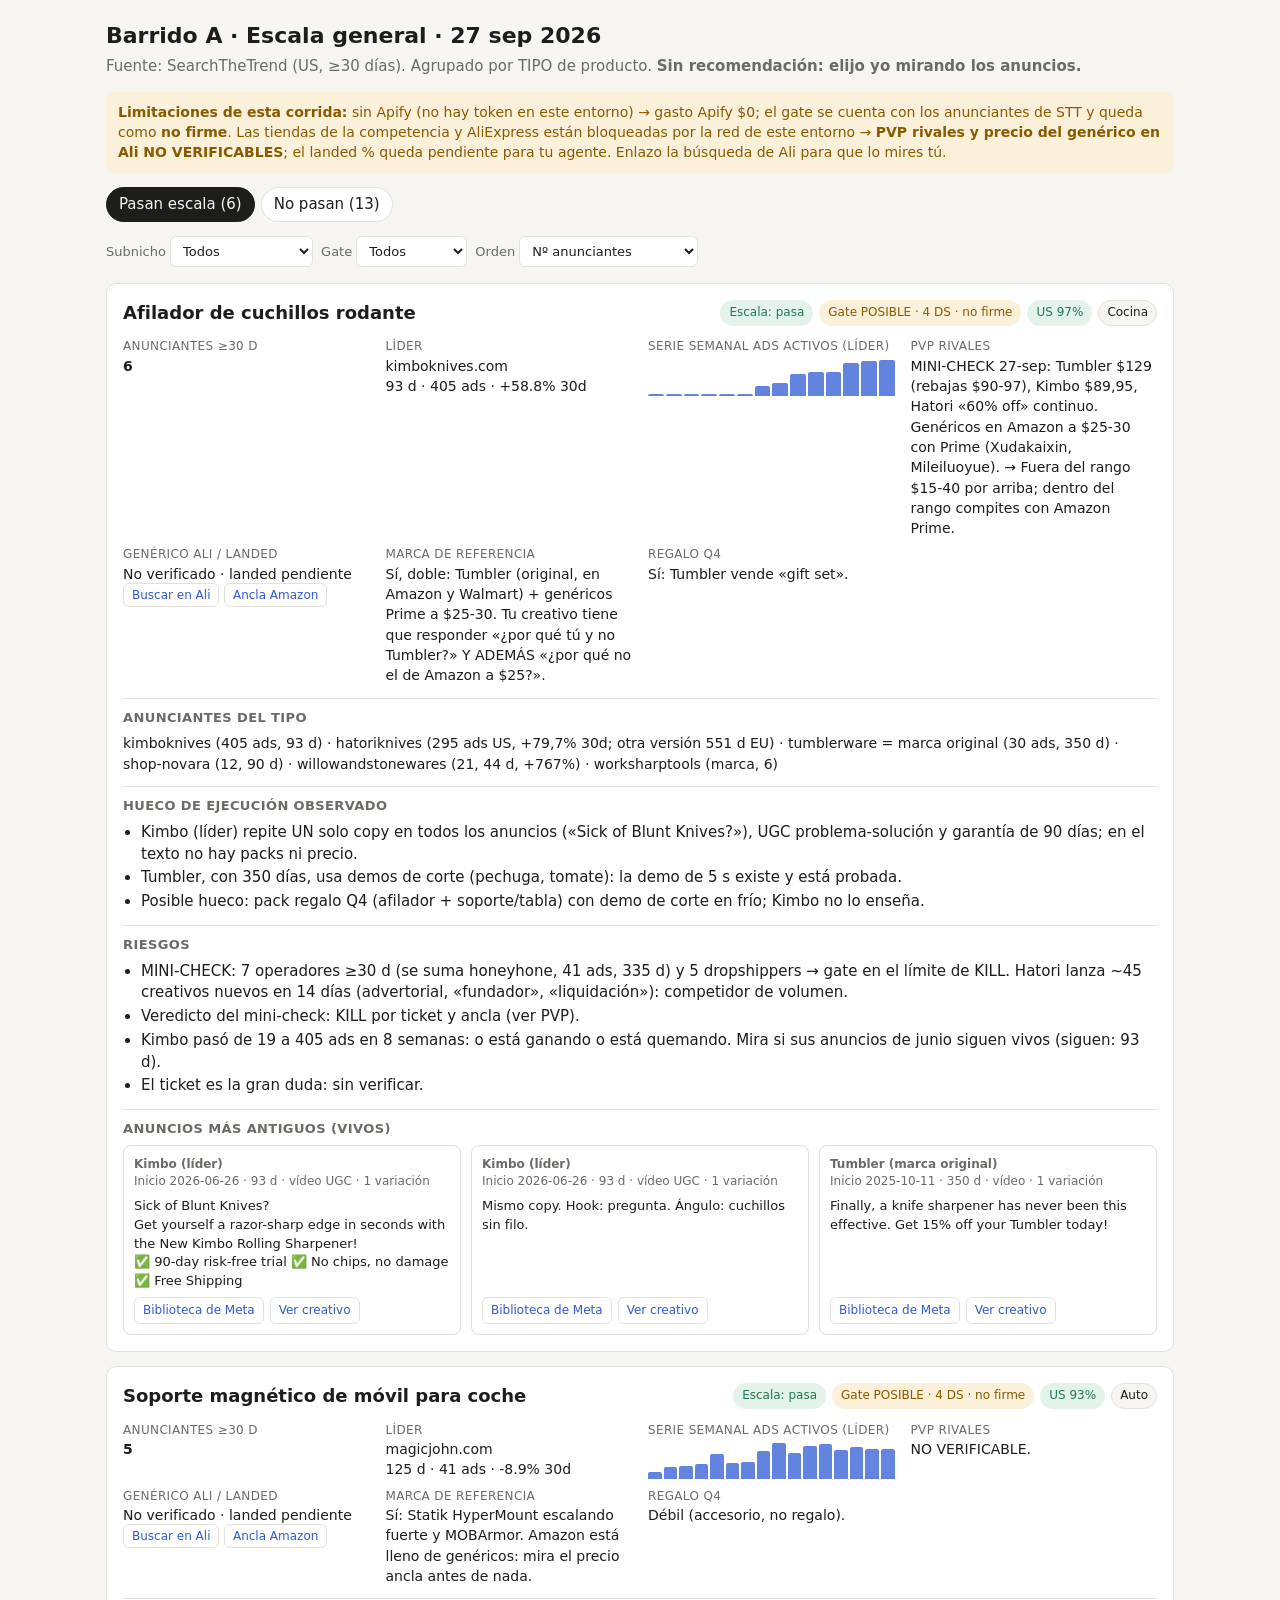
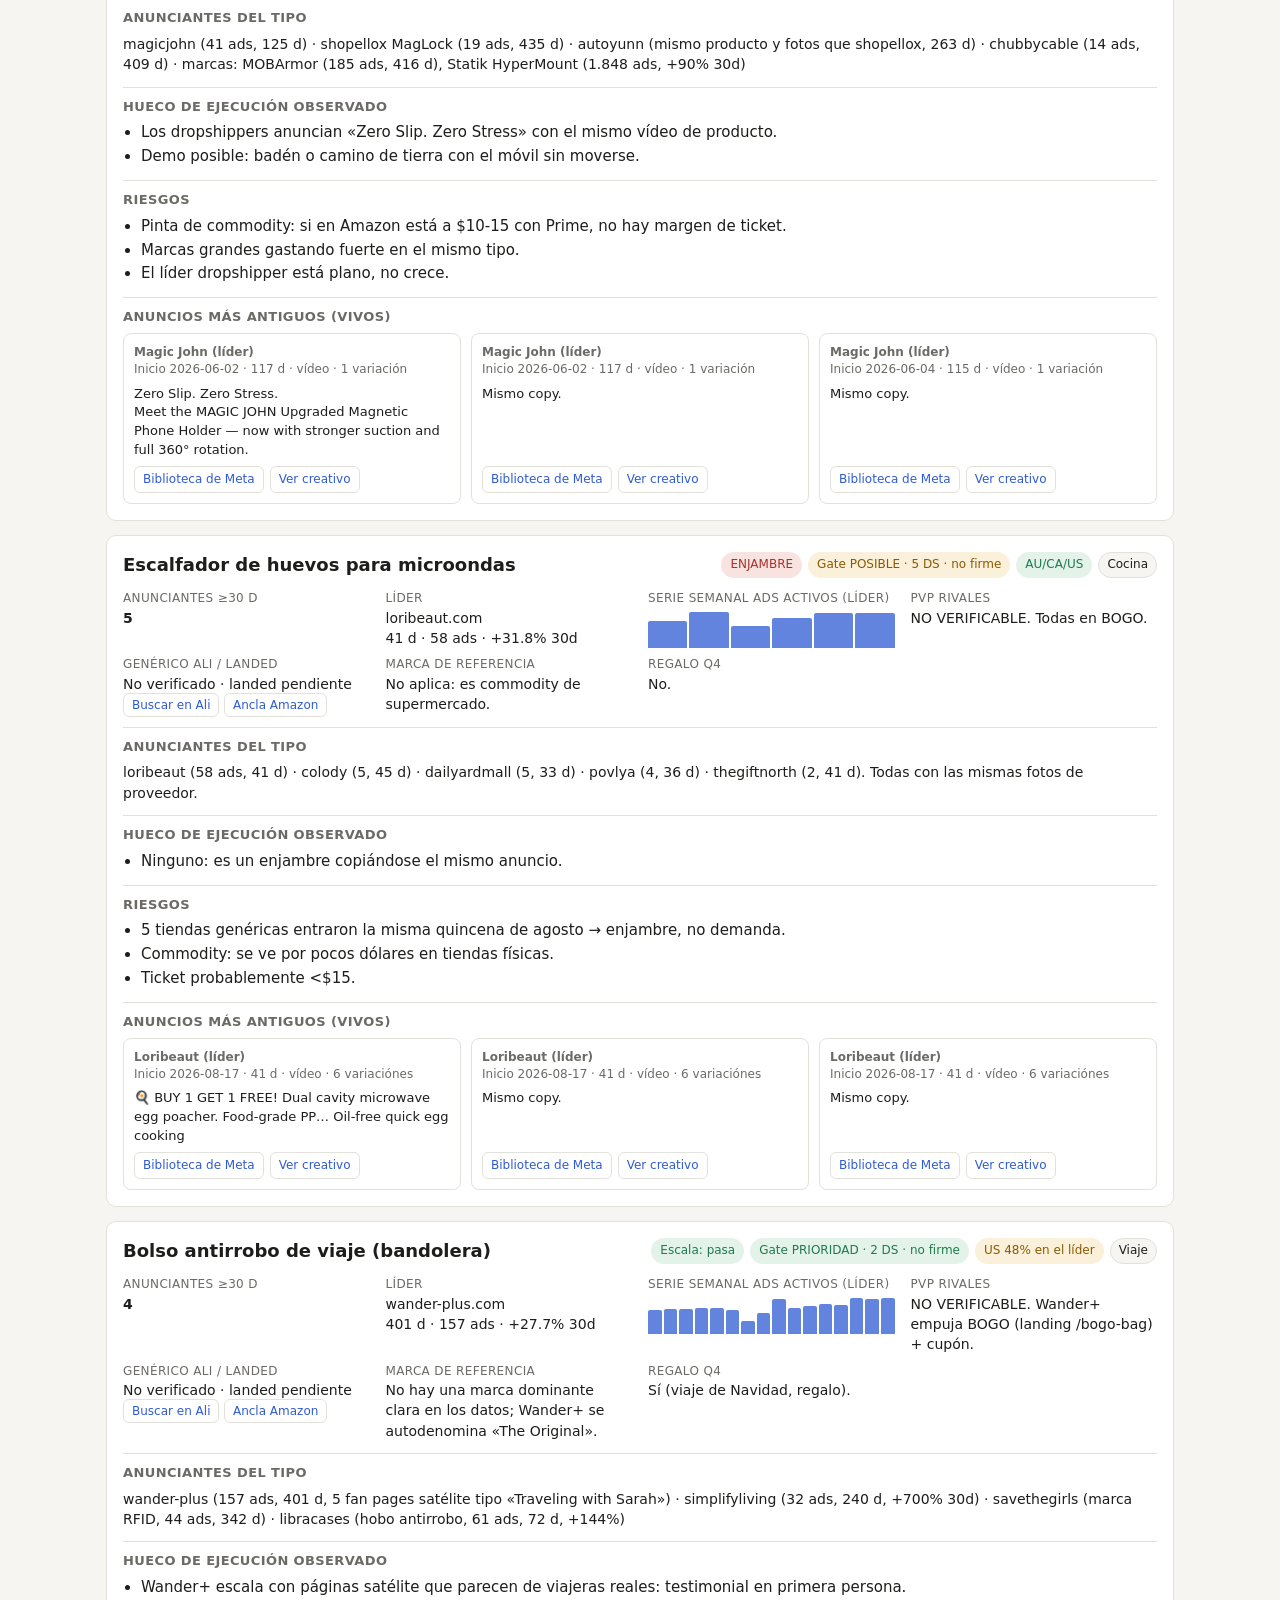
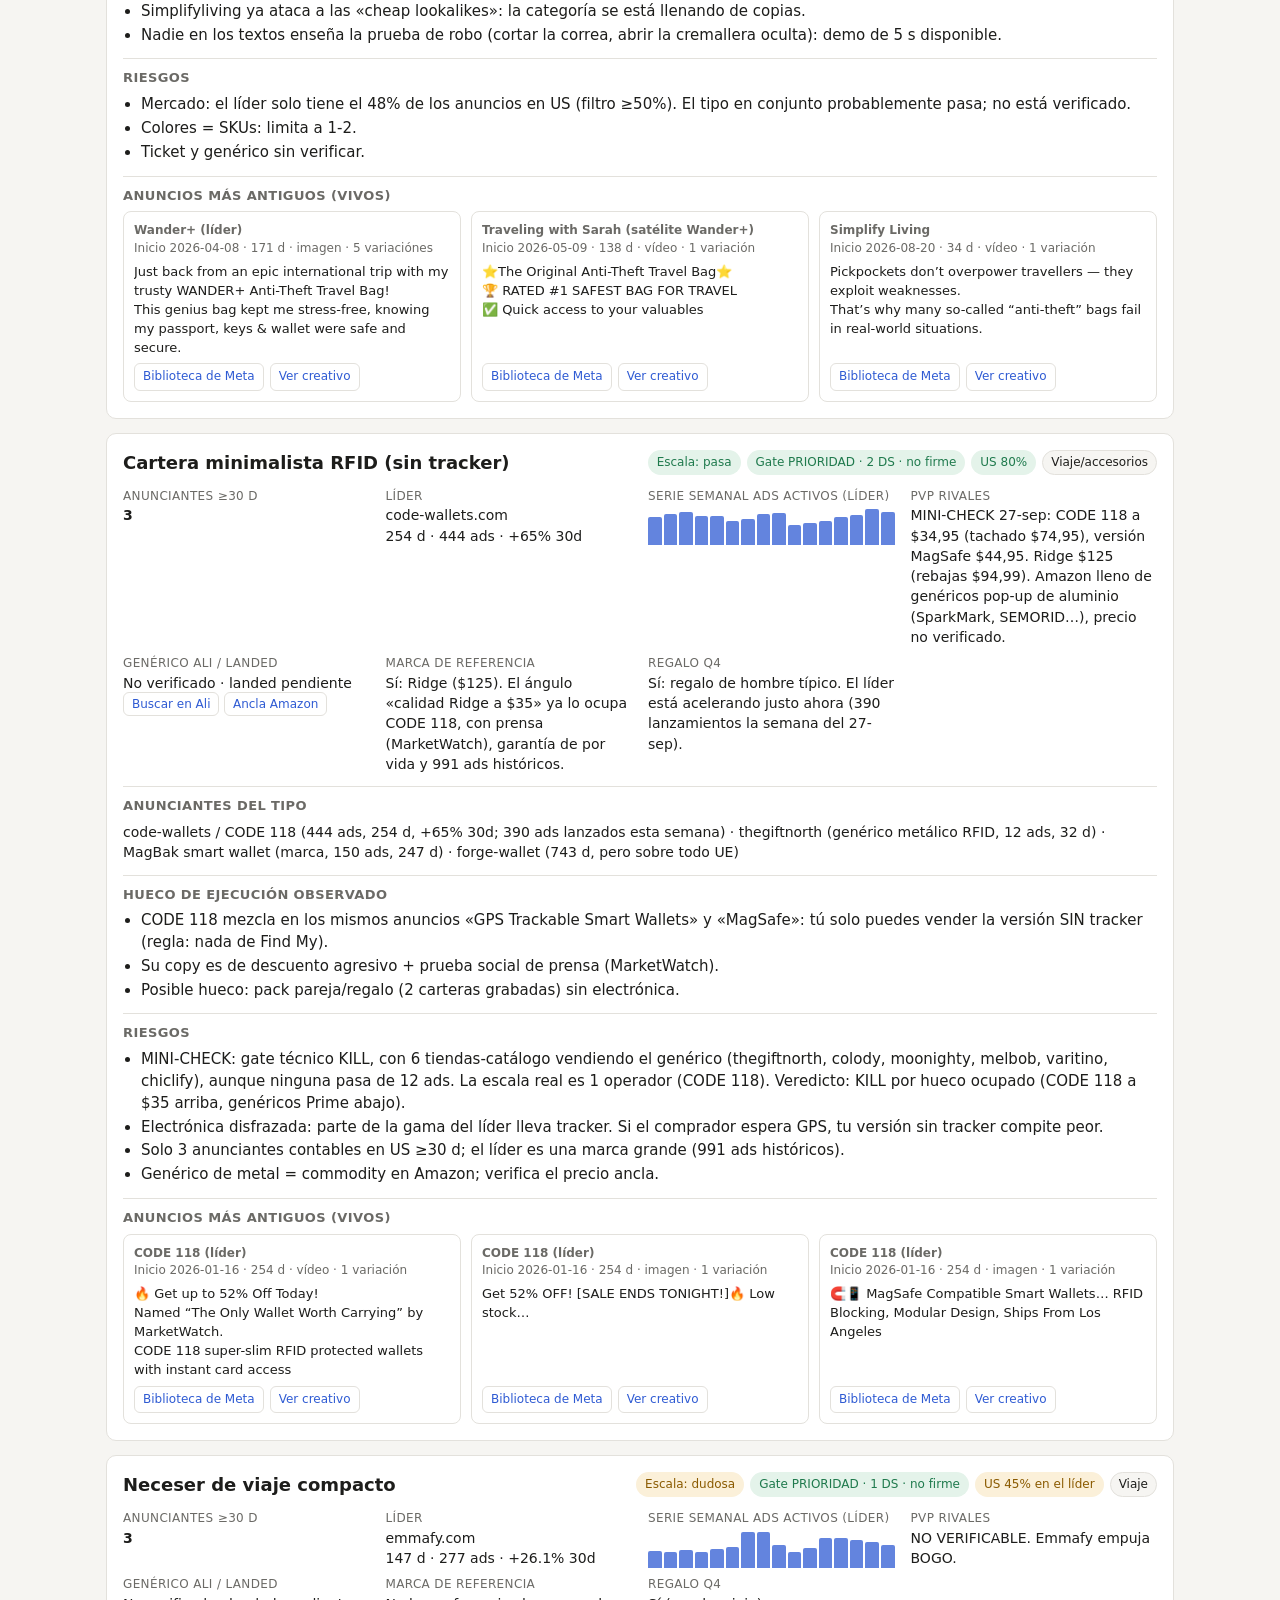
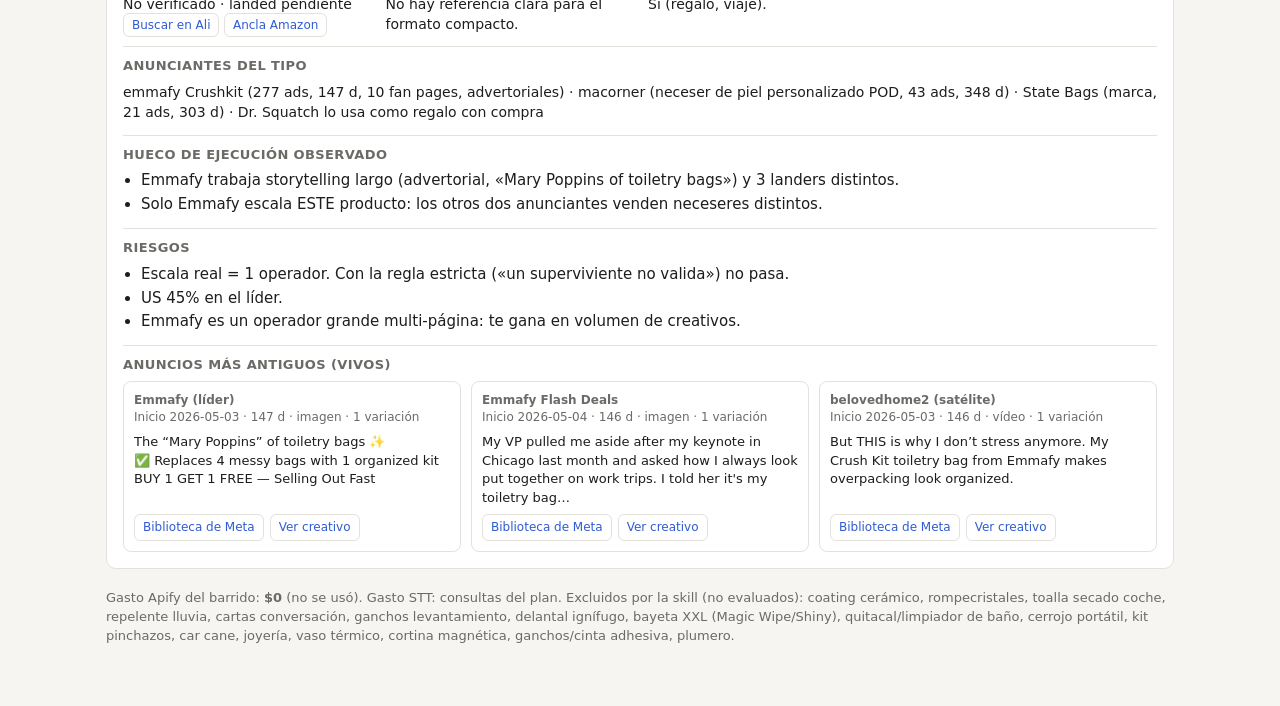
==== commit 050685b2: "Mini-check cartera RFID: PVP, ancla y gate verificados, KILL Co-Authored-By: Claude Opus 5.5 <norepl" ====
--- a/barridos/2026-09-27/visor.html
+++ b/barridos/2026-09-27/visor.html
@@ -112,11 +112,11 @@
  escala:["ok","Escala: pasa"], gate:"PRIORIDAD", gateN:2, mercado:["ok","US 80%"],
  lider:{dom:"code-wallets.com", dias:254, ads:444, g30:65, serie:[383,425,450,400,398,326,353,422,433,279,294,321,374,413,485,444]},
  rivales:"code-wallets / CODE 118 (444 ads, 254 d, +65% 30d; 390 ads lanzados esta semana) · thegiftnorth (genérico metálico RFID, 12 ads, 32 d) · MagBak smart wallet (marca, 150 ads, 247 d) · forge-wallet (743 d, pero sobre todo UE)",
- pvp:"NO VERIFICABLE. CODE 118 anuncia «hasta 60% off» con precio ancla.",
- marca:"Probable (Ridge es la referencia de la categoría en EE. UU.; no verificado en este barrido). Comprueba en Amazon qué sale primero.",
+ pvp:"MINI-CHECK 27-sep: CODE 118 a $34,95 (tachado $74,95), versión MagSafe $44,95. Ridge $125 (rebajas $94,99). Amazon lleno de genéricos pop-up de aluminio (SparkMark, SEMORID…), precio no verificado.",
+ marca:"Sí: Ridge ($125). El ángulo «calidad Ridge a $35» ya lo ocupa CODE 118, con prensa (MarketWatch), garantía de por vida y 991 ads históricos.",
  q4:"Sí: regalo de hombre típico. El líder está acelerando justo ahora (390 lanzamientos la semana del 27-sep).",
  hueco:["CODE 118 mezcla en los mismos anuncios «GPS Trackable Smart Wallets» y «MagSafe»: tú solo puedes vender la versión SIN tracker (regla: nada de Find My).","Su copy es de descuento agresivo + prueba social de prensa (MarketWatch).","Posible hueco: pack pareja/regalo (2 carteras grabadas) sin electrónica."],
- riesgos:["Electrónica disfrazada: parte de la gama del líder lleva tracker. Si el comprador espera GPS, tu versión sin tracker compite peor.","Solo 3 anunciantes contables en US ≥30 d; el líder es una marca grande (991 ads históricos).","Genérico de metal = commodity en Amazon; verifica el precio ancla."],
+ riesgos:["MINI-CHECK: gate técnico KILL, con 6 tiendas-catálogo vendiendo el genérico (thegiftnorth, colody, moonighty, melbob, varitino, chiclify), aunque ninguna pasa de 12 ads. La escala real es 1 operador (CODE 118). Veredicto: KILL por hueco ocupado (CODE 118 a $35 arriba, genéricos Prime abajo).","Electrónica disfrazada: parte de la gama del líder lleva tracker. Si el comprador espera GPS, tu versión sin tracker compite peor.","Solo 3 anunciantes contables en US ≥30 d; el líder es una marca grande (991 ads históricos).","Genérico de metal = commodity en Amazon; verifica el precio ancla."],
  ads:[
   {src:"CODE 118 (líder)", id:"2159320328211015", d:"2026-01-16", dias:254, fmt:"vídeo", var:1, txt:"🔥 Get up to 52% Off Today!\nNamed “The Only Wallet Worth Carrying” by MarketWatch.\nCODE 118 super-slim RFID protected wallets with instant card access", cr:"https://searchthetrend.b-cdn.net/code-118-wallet/2159320328211015/creative.mp4"},
   {src:"CODE 118 (líder)", id:"4253888644823595", d:"2026-01-16", dias:254, fmt:"imagen", var:1, txt:"Get 52% OFF! [SALE ENDS TONIGHT!]🔥 Low stock…", cr:"https://searchthetrend.b-cdn.net/code-118-wallet/4253888644823595/card-0.jpg"},
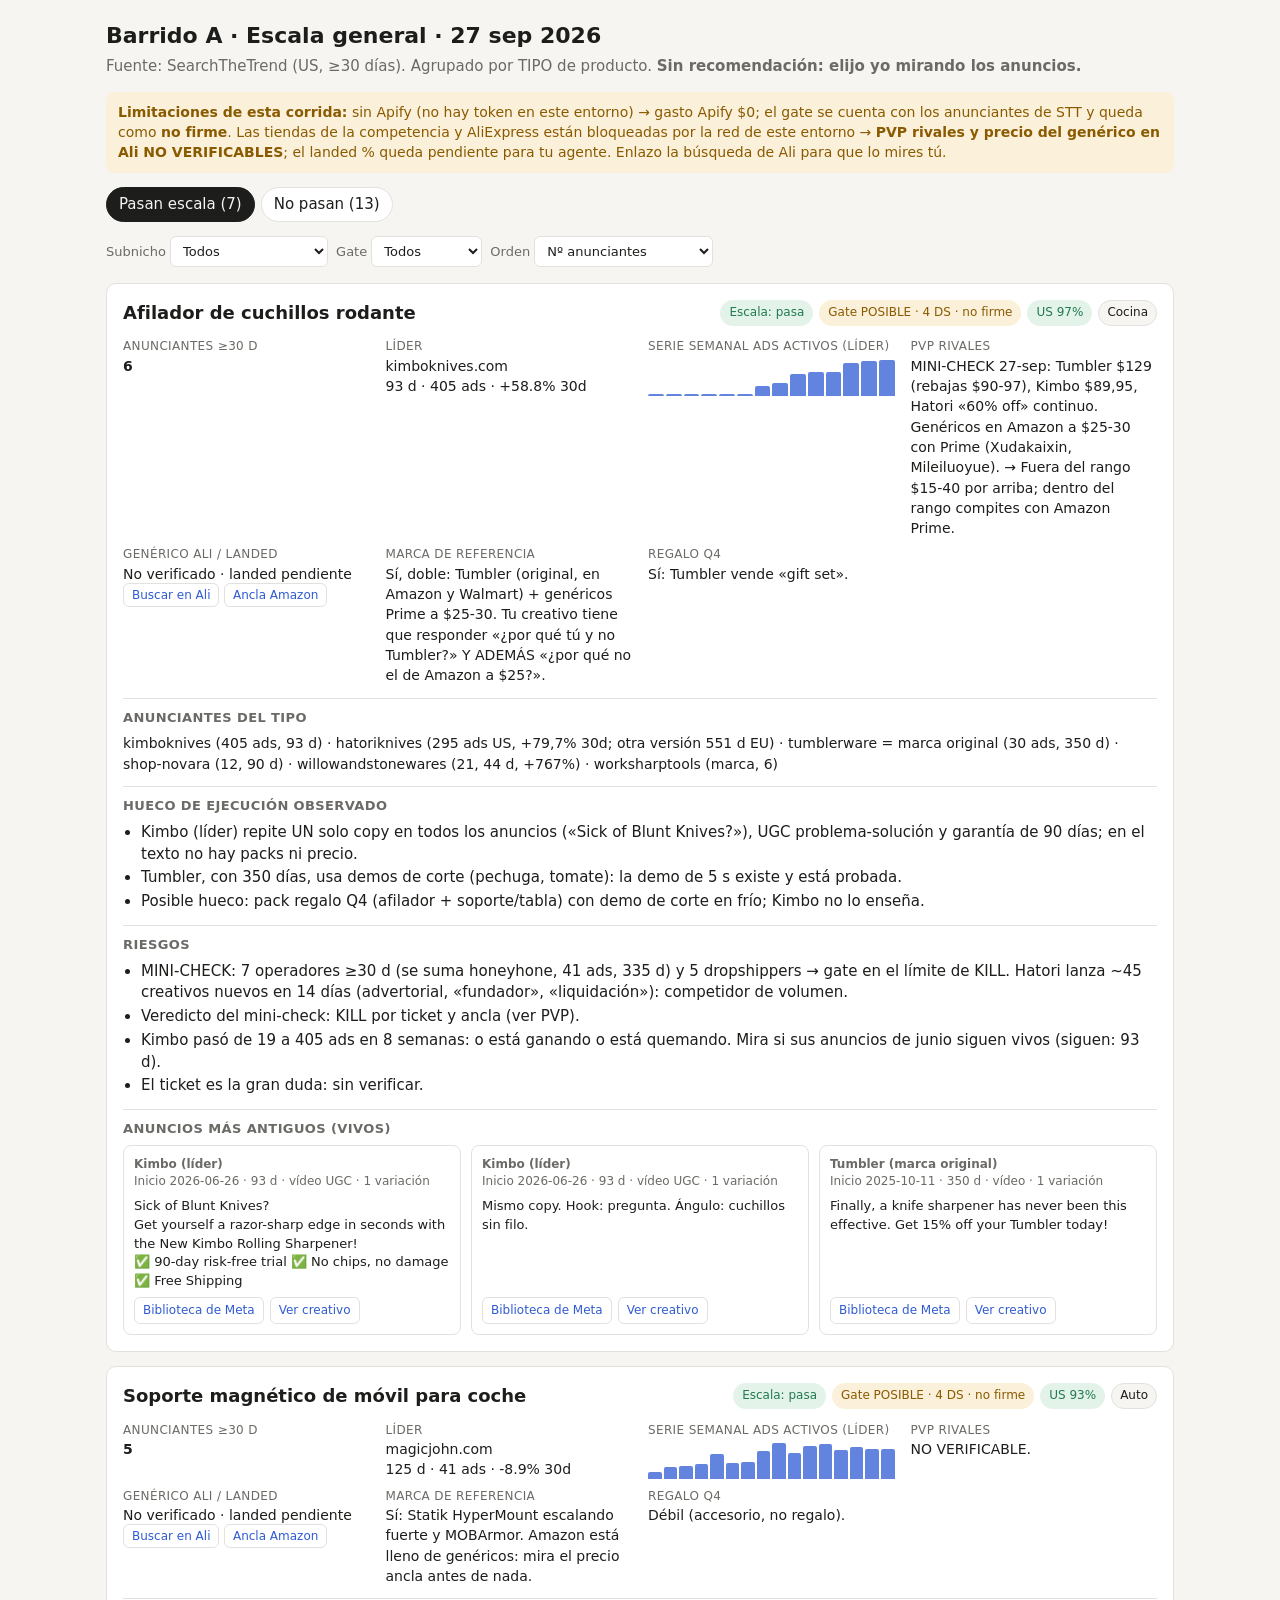
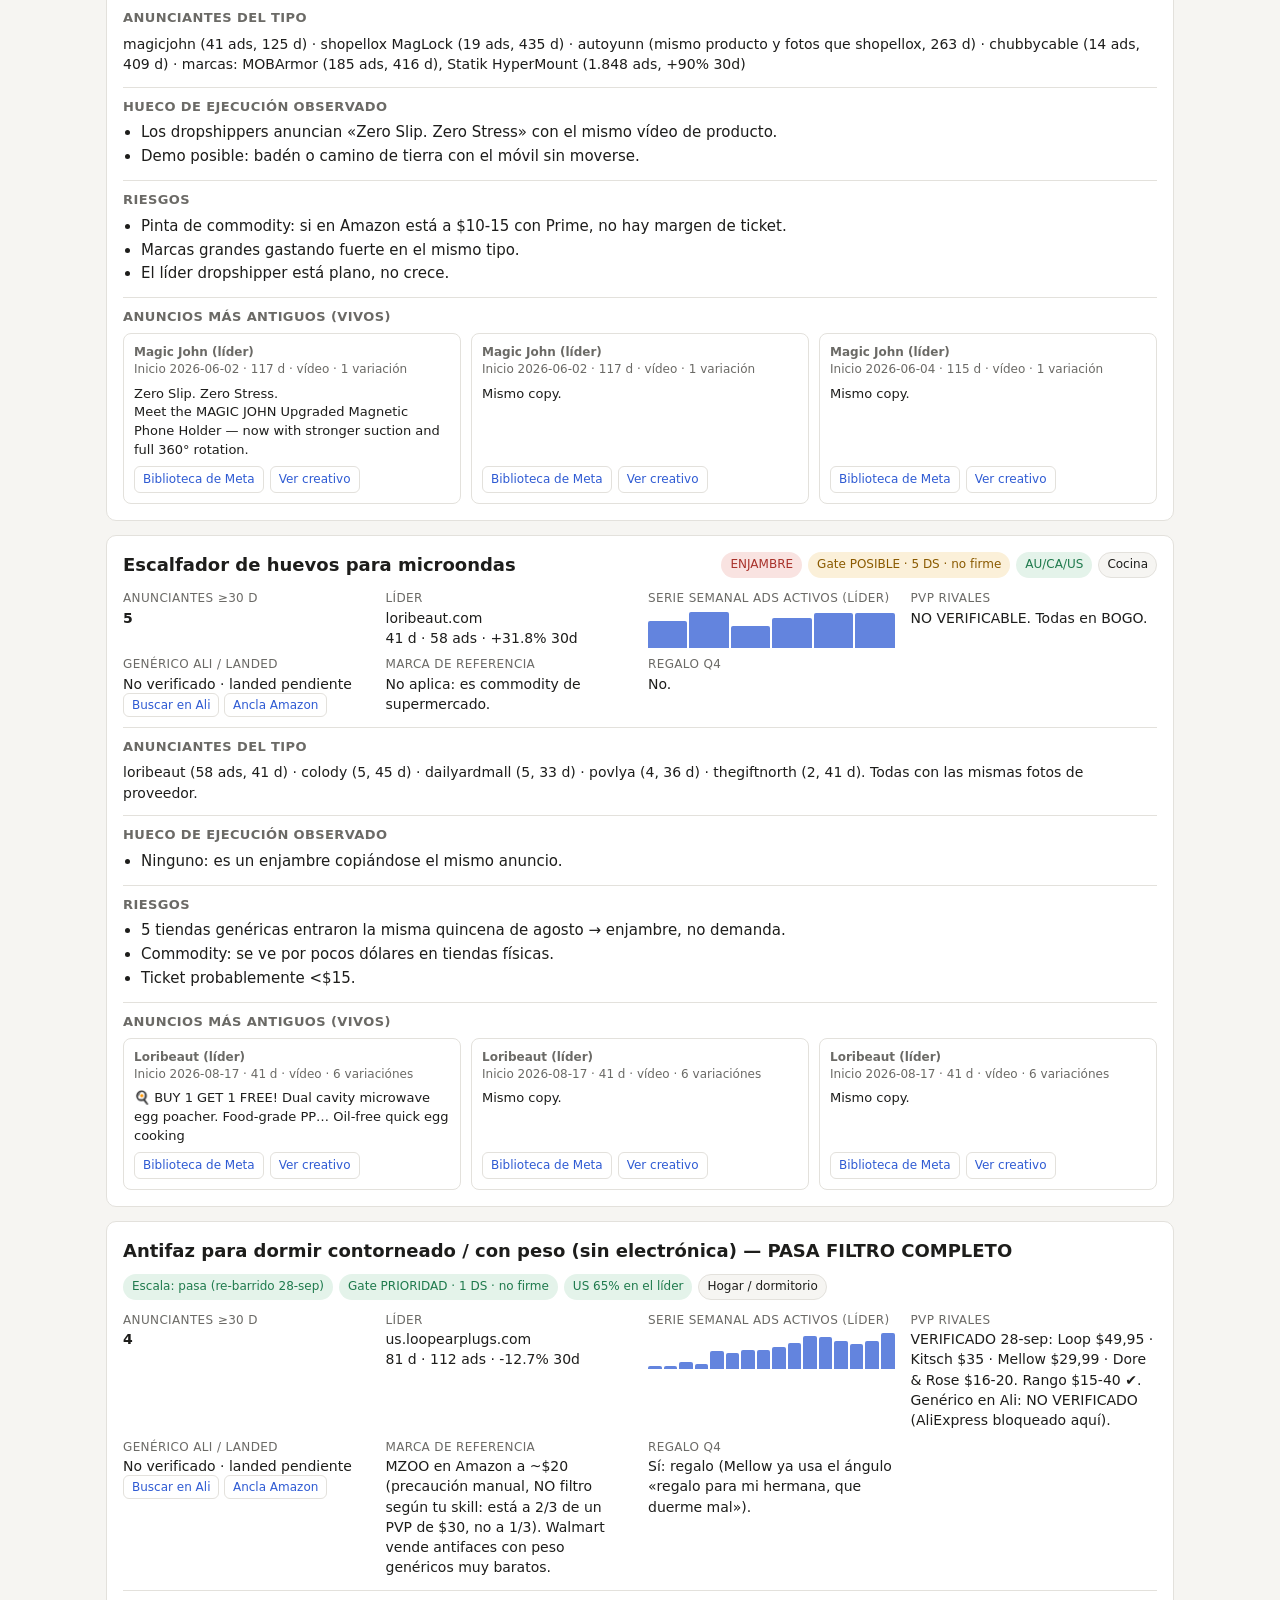
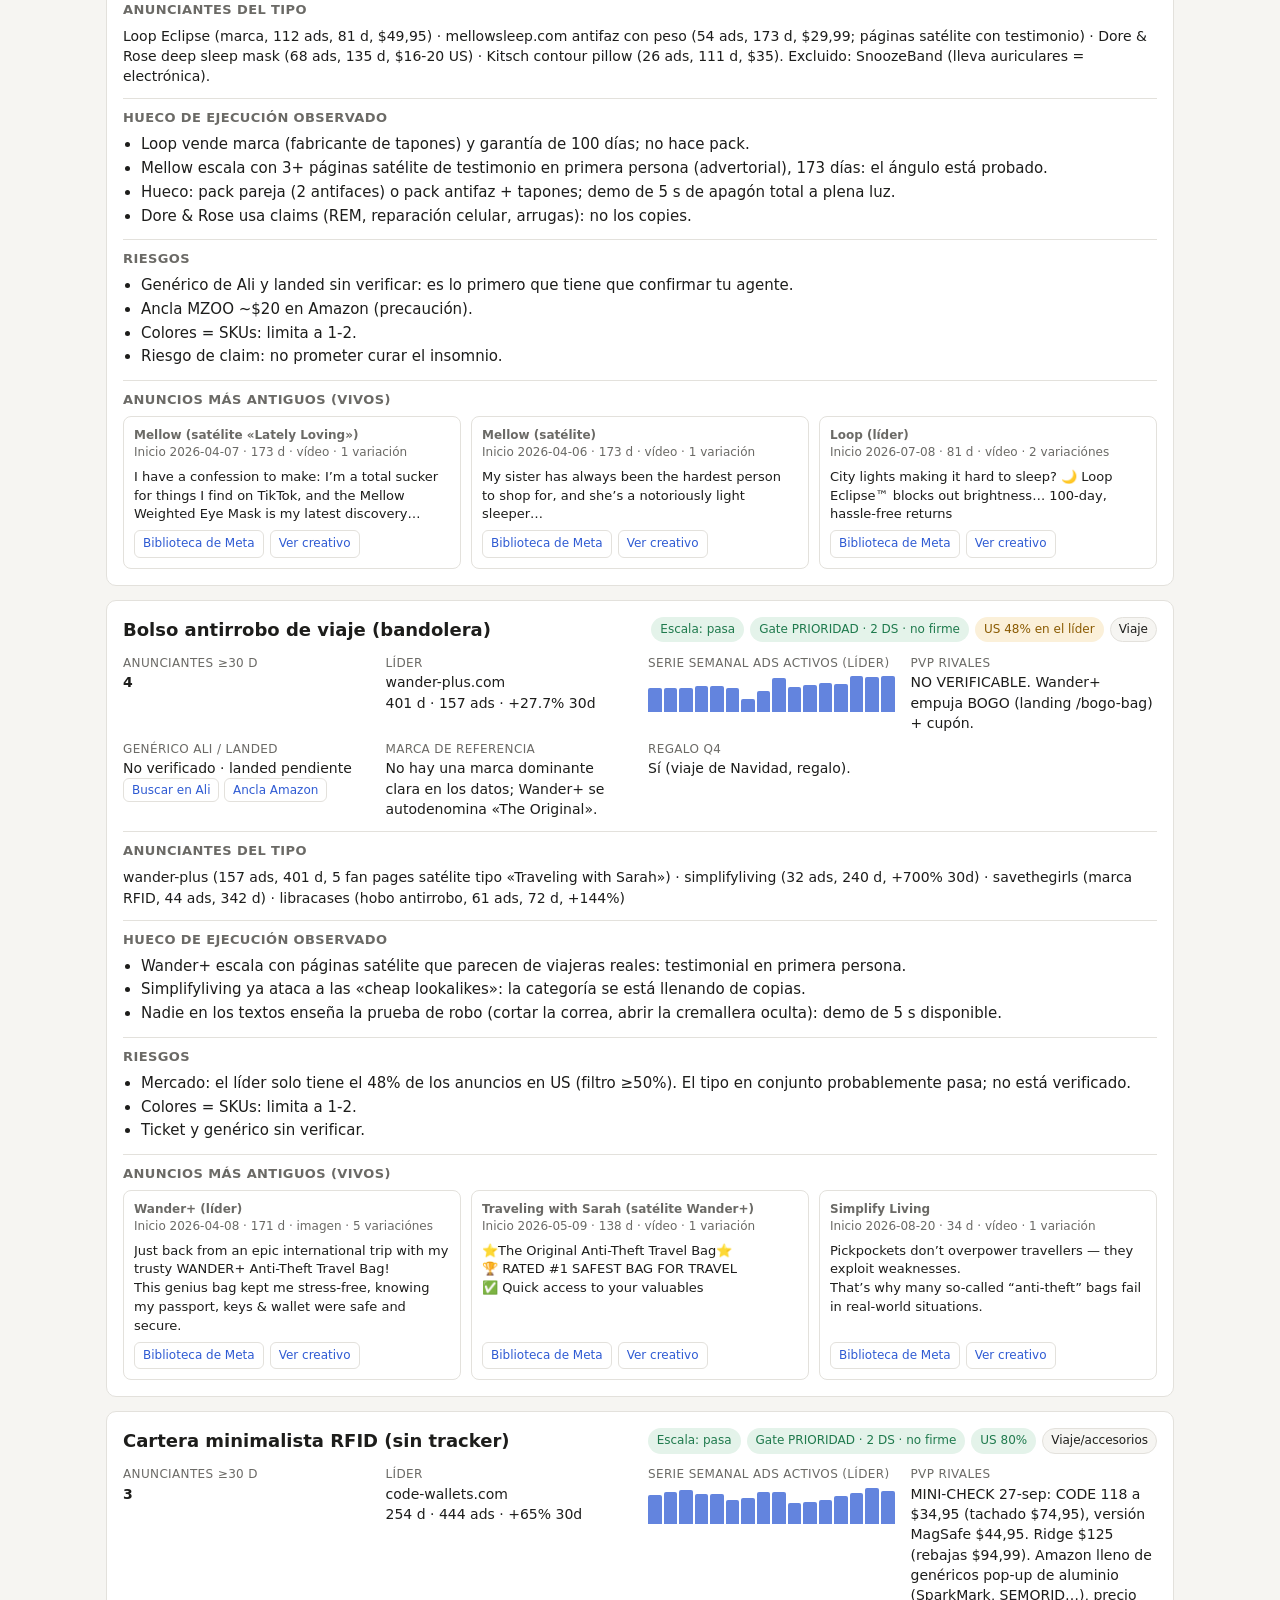
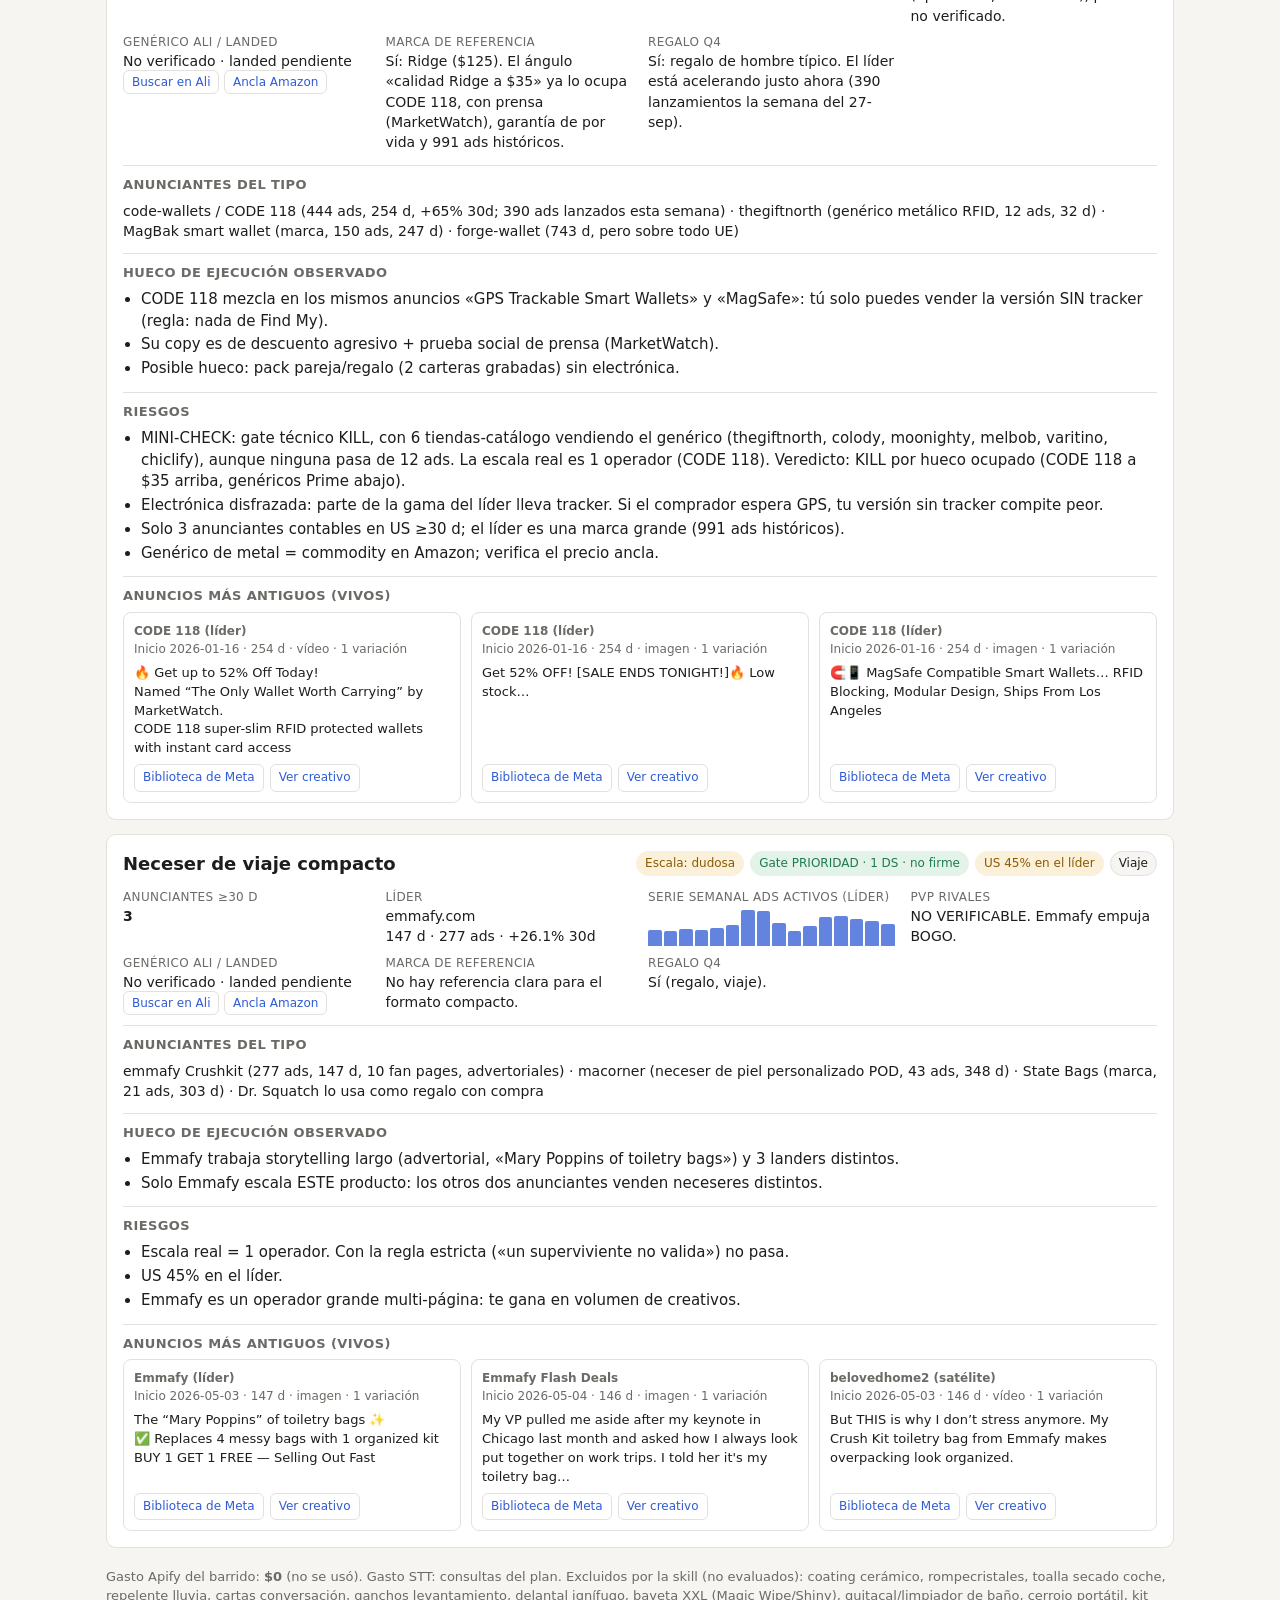
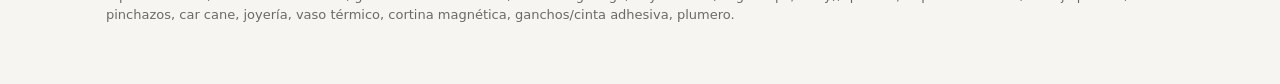
==== commit ebc5b3b2: "Re-barrido 28-sep: antifaz para dormir pasa filtro completo Co-Authored-By: Claude Opus 5.5 <noreply" ====
--- a/barridos/2026-09-27/visor.html
+++ b/barridos/2026-09-27/visor.html
@@ -58,7 +58,7 @@
 <div class="warnbox"><b>Limitaciones de esta corrida:</b> sin Apify (no hay token en este entorno) → gasto Apify $0; el gate se cuenta con los anunciantes de STT y queda como <b>no firme</b>. Las tiendas de la competencia y AliExpress están bloqueadas por la red de este entorno → <b>PVP rivales y precio del genérico en Ali NO VERIFICABLES</b>; el landed % queda pendiente para tu agente. Enlazo la búsqueda de Ali para que lo mires tú.</div>
 
 <div class="tabs" role="tablist">
-  <button class="tab" role="tab" aria-selected="true" data-tab="pasan">Pasan escala (6)</button>
+  <button class="tab" role="tab" aria-selected="true" data-tab="pasan">Pasan escala (7)</button>
   <button class="tab" role="tab" aria-selected="false" data-tab="nopasan">No pasan (13)</button>
 </div>
 
@@ -89,6 +89,22 @@
 const AMZ = q => `https://www.amazon.com/s?k=${encodeURIComponent(q)}`;
 
 const TIPOS = [
+{
+ tipo:"Antifaz para dormir contorneado / con peso (sin electrónica) — PASA FILTRO COMPLETO", en:"3d contoured sleep mask", sub:"Hogar / dormitorio", anun:4,
+ escala:["ok","Escala: pasa (re-barrido 28-sep)"], gate:"PRIORIDAD", gateN:1, mercado:["ok","US 65% en el líder"],
+ lider:{dom:"us.loopearplugs.com", dias:81, ads:112, g30:-12.7, serie:[10,11,21,17,57,50,58,59,70,82,102,101,88,78,89,112]},
+ rivales:"Loop Eclipse (marca, 112 ads, 81 d, $49,95) · mellowsleep.com antifaz con peso (54 ads, 173 d, $29,99; páginas satélite con testimonio) · Dore & Rose deep sleep mask (68 ads, 135 d, $16-20 US) · Kitsch contour pillow (26 ads, 111 d, $35). Excluido: SnoozeBand (lleva auriculares = electrónica).",
+ pvp:"VERIFICADO 28-sep: Loop $49,95 · Kitsch $35 · Mellow $29,99 · Dore & Rose $16-20. Rango $15-40 ✔. Genérico en Ali: NO VERIFICADO (AliExpress bloqueado aquí).",
+ marca:"MZOO en Amazon a ~$20 (precaución manual, NO filtro según tu skill: está a 2/3 de un PVP de $30, no a 1/3). Walmart vende antifaces con peso genéricos muy baratos.",
+ q4:"Sí: regalo (Mellow ya usa el ángulo «regalo para mi hermana, que duerme mal»).",
+ hueco:["Loop vende marca (fabricante de tapones) y garantía de 100 días; no hace pack.","Mellow escala con 3+ páginas satélite de testimonio en primera persona (advertorial), 173 días: el ángulo está probado.","Hueco: pack pareja (2 antifaces) o pack antifaz + tapones; demo de 5 s de apagón total a plena luz.","Dore & Rose usa claims (REM, reparación celular, arrugas): no los copies."],
+ riesgos:["Genérico de Ali y landed sin verificar: es lo primero que tiene que confirmar tu agente.","Ancla MZOO ~$20 en Amazon (precaución).","Colores = SKUs: limita a 1-2.","Riesgo de claim: no prometer curar el insomnio."],
+ ads:[
+  {src:"Mellow (satélite «Lately Loving»)", id:"3850741375220822", d:"2026-04-07", dias:173, fmt:"vídeo", var:1, txt:"I have a confession to make: I’m a total sucker for things I find on TikTok, and the Mellow Weighted Eye Mask is my latest discovery…", cr:"https://searchthetrend.b-cdn.net/weighted-eye-mask/3850741375220822/creative.mp4"},
+  {src:"Mellow (satélite)", id:"1612515563364265", d:"2026-04-06", dias:173, fmt:"vídeo", var:1, txt:"My sister has always been the hardest person to shop for, and she’s a notoriously light sleeper…", cr:"https://searchthetrend.b-cdn.net/weighted-eye-mask/1612515563364265/creative.mp4"},
+  {src:"Loop (líder)", id:"1346948563694111", d:"2026-07-08", dias:81, fmt:"vídeo", var:2, txt:"City lights making it hard to sleep? 🌙 Loop Eclipse™ blocks out brightness… 100-day, hassle-free returns", cr:"https://searchthetrend.b-cdn.net/loop-eclipse/1346948563694111/card-0.mp4"}
+ ]
+},
 {
  tipo:"Afilador de cuchillos rodante", en:"rolling knife sharpener", sub:"Cocina", anun:6,
  escala:["ok","Escala: pasa"], gate:"POSIBLE", gateN:4, mercado:["ok","US 97%"],
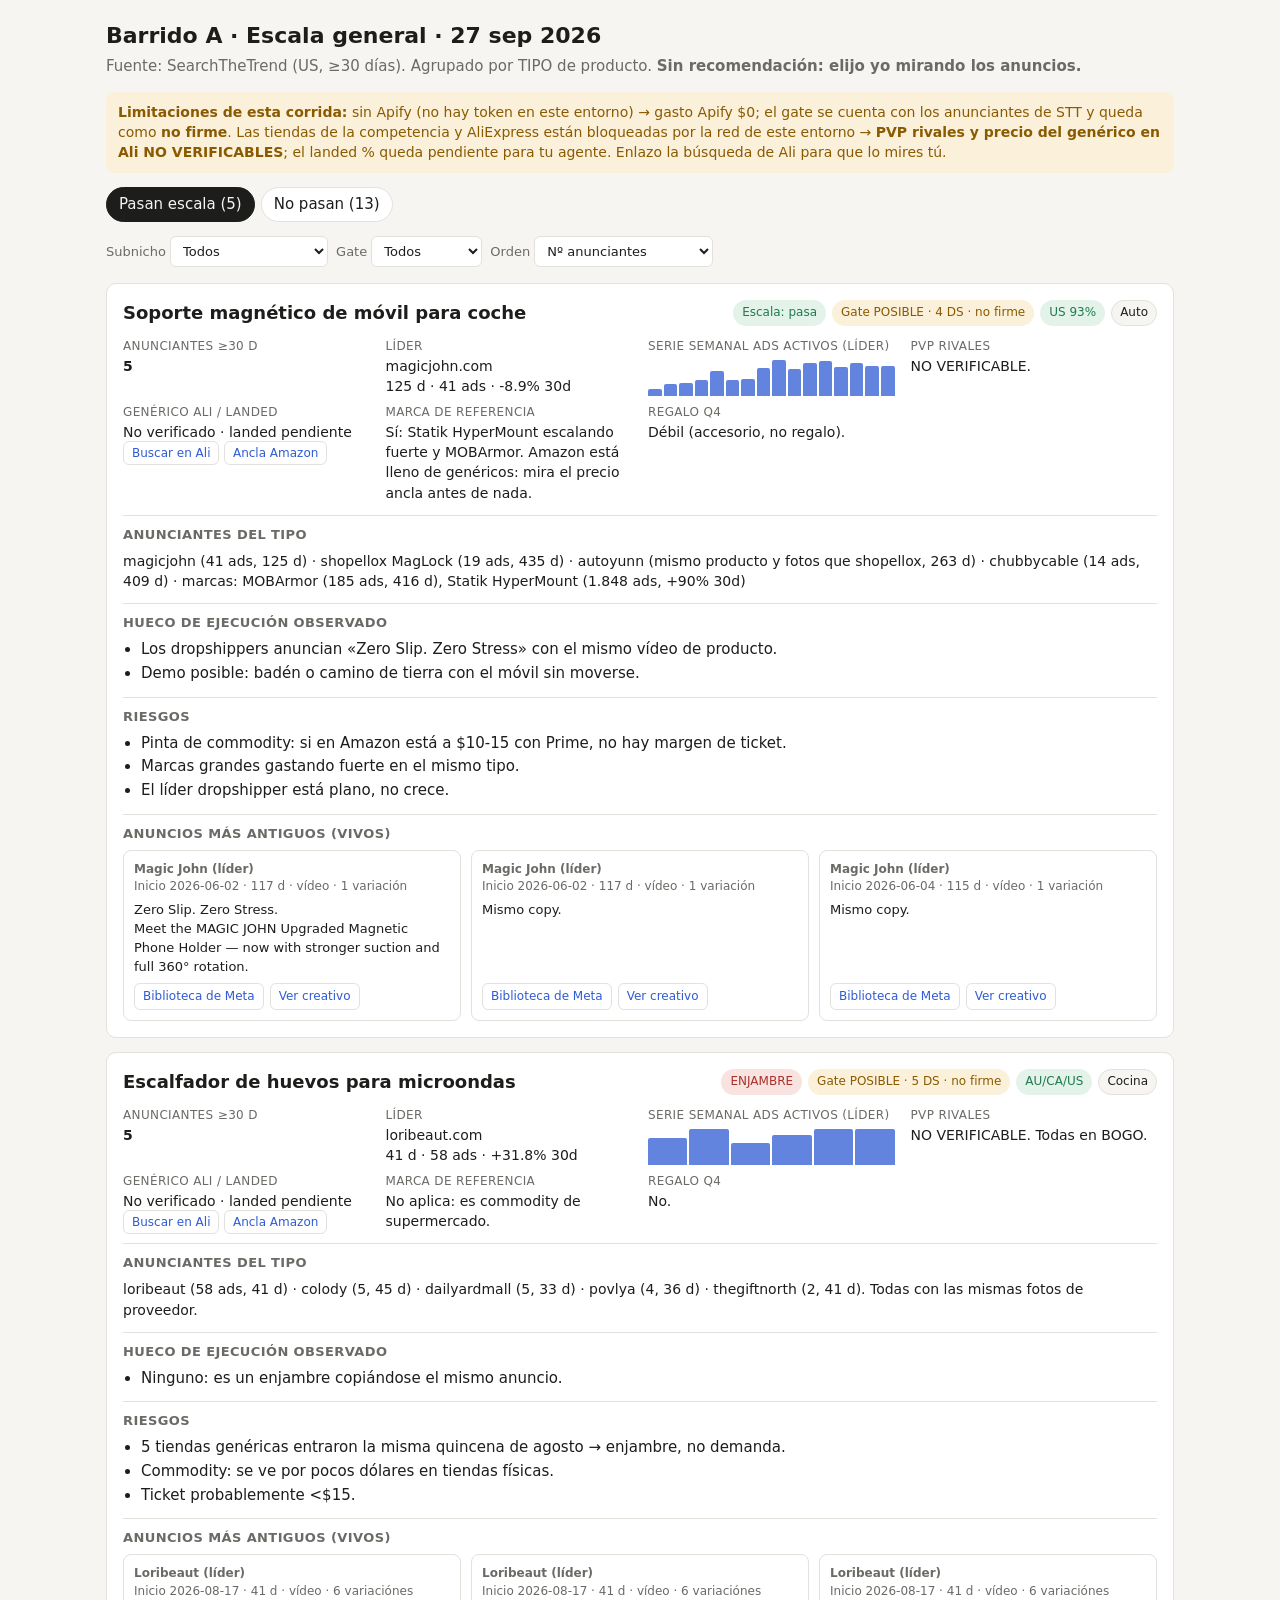
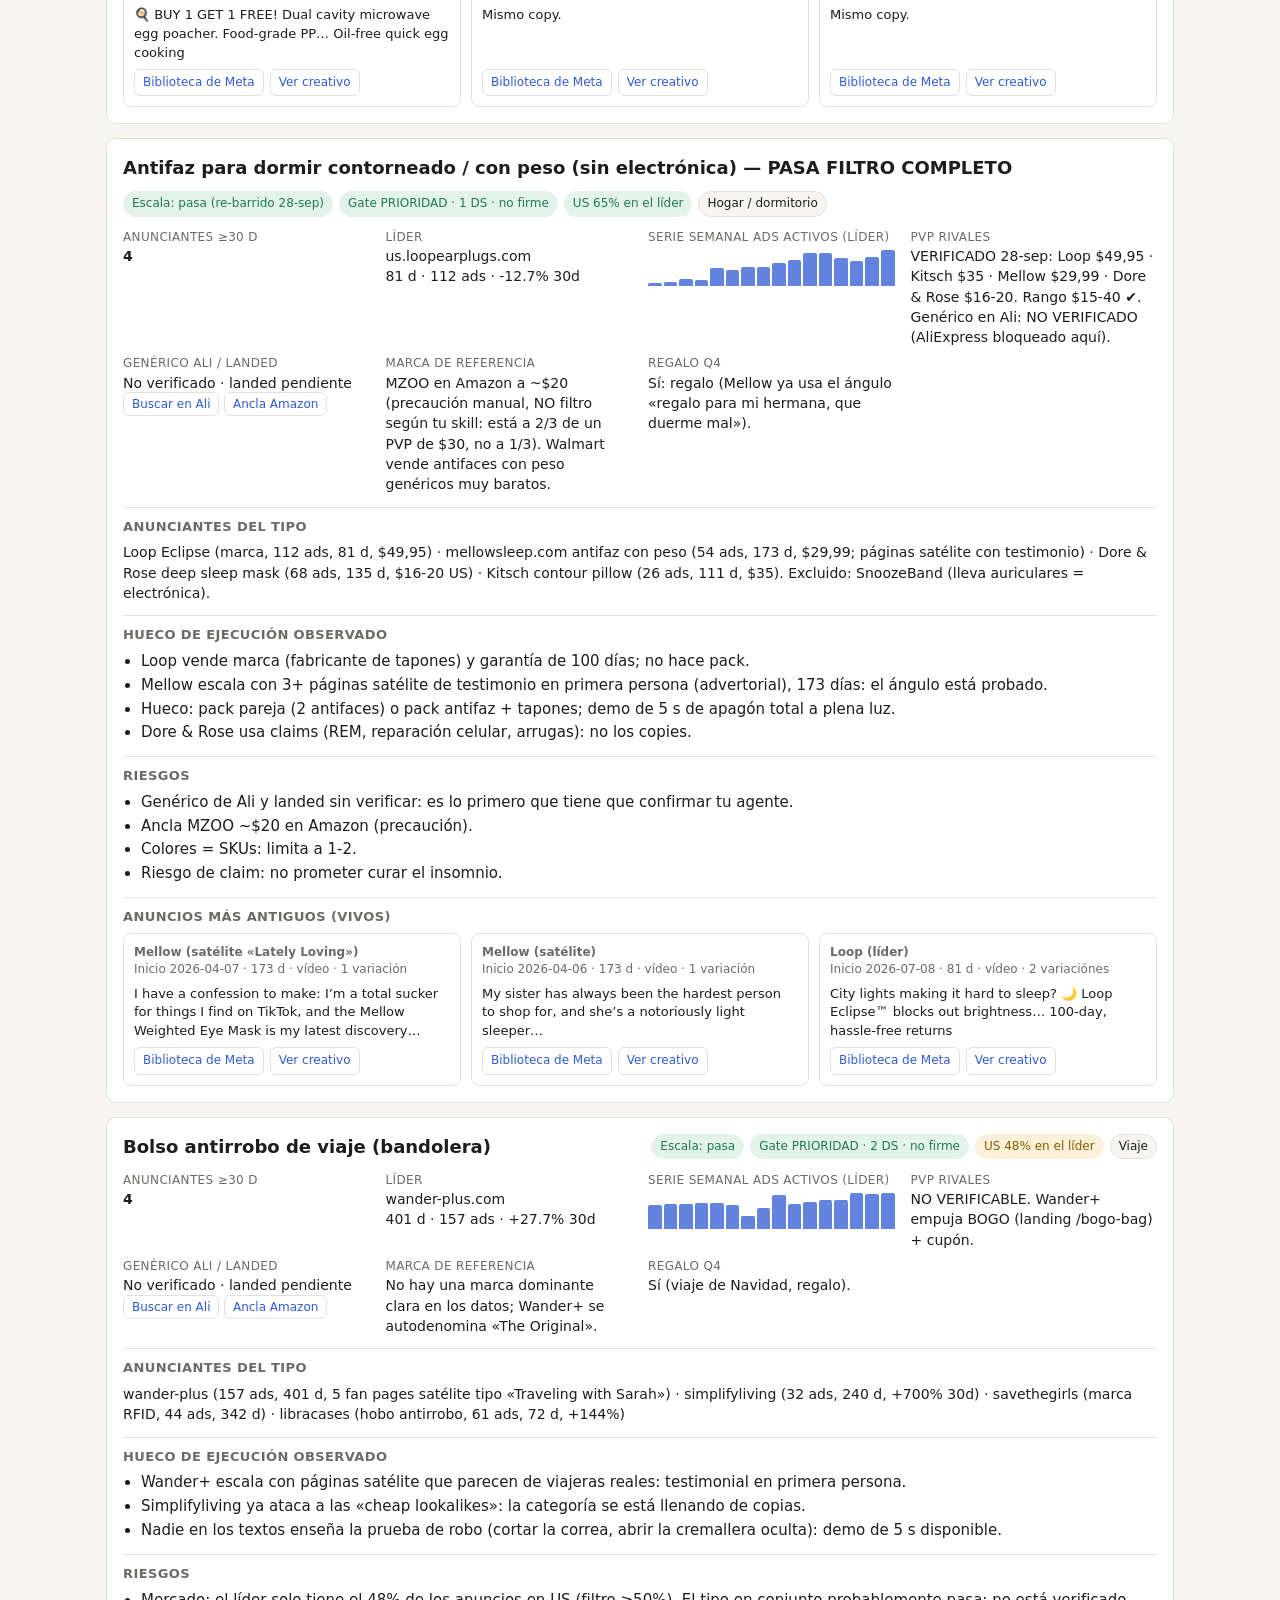
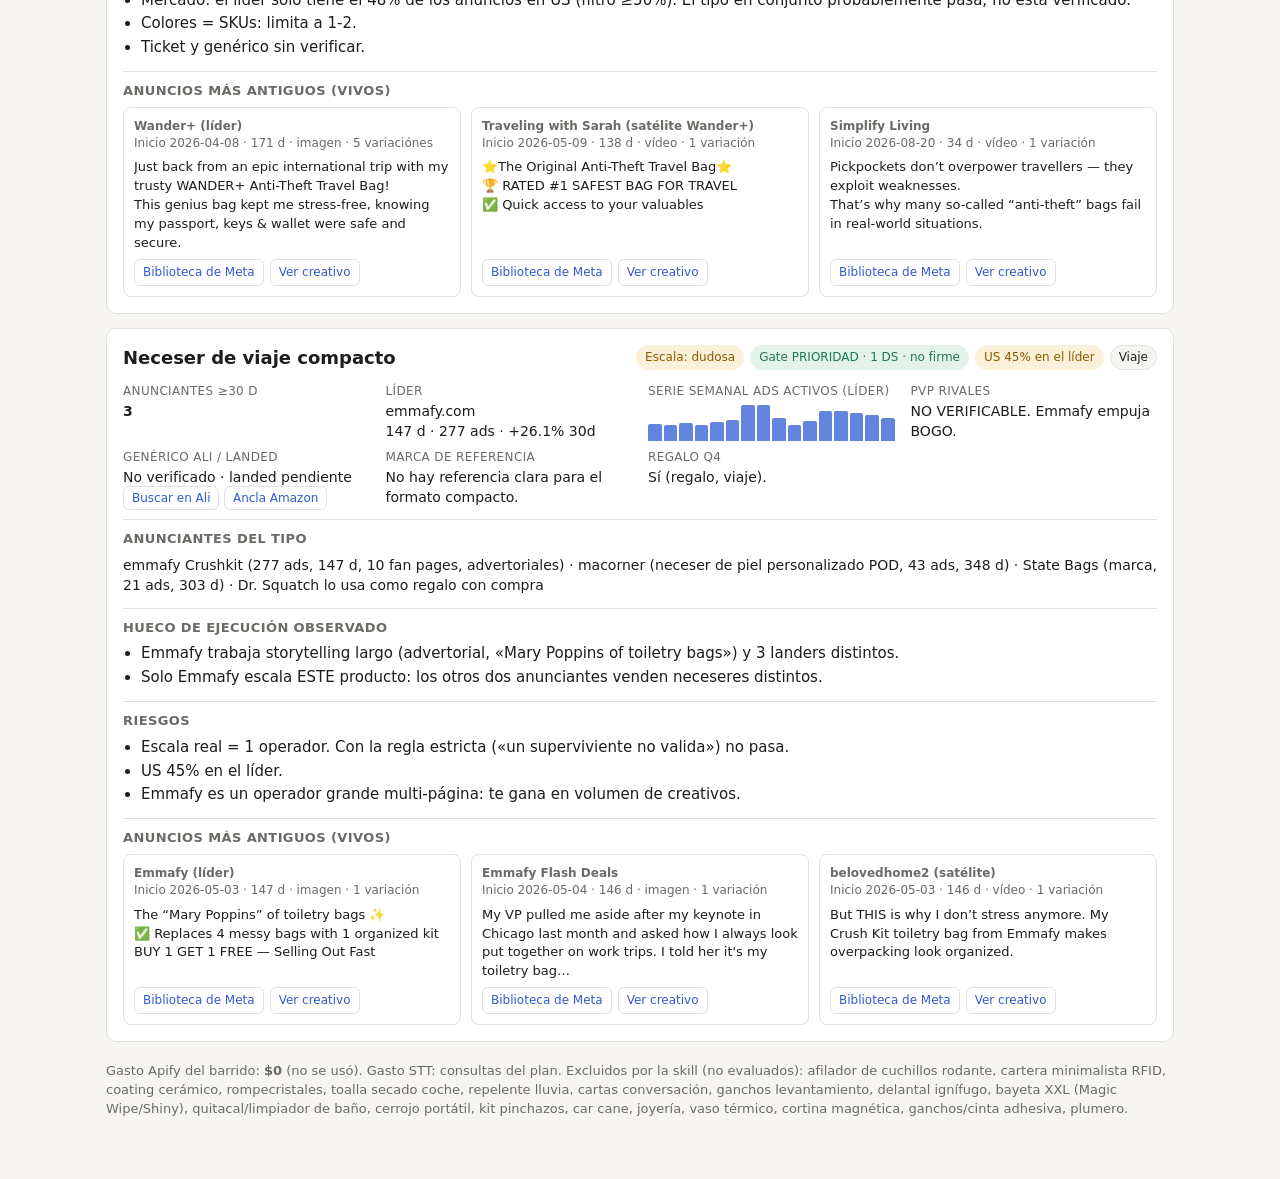
==== commit 63bb8ece: "Visor A: fuera afilador y cartera RFID (descartados), pasan a EXCLUIDOS Co-Authored-By: Claude Opus " ====
--- a/barridos/2026-09-27/visor.html
+++ b/barridos/2026-09-27/visor.html
@@ -58,7 +58,7 @@
 <div class="warnbox"><b>Limitaciones de esta corrida:</b> sin Apify (no hay token en este entorno) → gasto Apify $0; el gate se cuenta con los anunciantes de STT y queda como <b>no firme</b>. Las tiendas de la competencia y AliExpress están bloqueadas por la red de este entorno → <b>PVP rivales y precio del genérico en Ali NO VERIFICABLES</b>; el landed % queda pendiente para tu agente. Enlazo la búsqueda de Ali para que lo mires tú.</div>
 
 <div class="tabs" role="tablist">
-  <button class="tab" role="tab" aria-selected="true" data-tab="pasan">Pasan escala (7)</button>
+  <button class="tab" role="tab" aria-selected="true" data-tab="pasan">Pasan escala (5)</button>
   <button class="tab" role="tab" aria-selected="false" data-tab="nopasan">No pasan (13)</button>
 </div>
 
@@ -80,7 +80,7 @@
 </div>
 </section>
 
-<footer>Gasto Apify del barrido: <b>$0</b> (no se usó). Gasto STT: consultas del plan. Excluidos por la skill (no evaluados): coating cerámico, rompecristales, toalla secado coche, repelente lluvia, cartas conversación, ganchos levantamiento, delantal ignífugo, bayeta XXL (Magic Wipe/Shiny), quitacal/limpiador de baño, cerrojo portátil, kit pinchazos, car cane, joyería, vaso térmico, cortina magnética, ganchos/cinta adhesiva, plumero.</footer>
+<footer>Gasto Apify del barrido: <b>$0</b> (no se usó). Gasto STT: consultas del plan. Excluidos por la skill (no evaluados): afilador de cuchillos rodante, cartera minimalista RFID, coating cerámico, rompecristales, toalla secado coche, repelente lluvia, cartas conversación, ganchos levantamiento, delantal ignífugo, bayeta XXL (Magic Wipe/Shiny), quitacal/limpiador de baño, cerrojo portátil, kit pinchazos, car cane, joyería, vaso térmico, cortina magnética, ganchos/cinta adhesiva, plumero.</footer>
 </div>
 
 <script>
@@ -103,40 +103,6 @@
   {src:"Mellow (satélite «Lately Loving»)", id:"3850741375220822", d:"2026-04-07", dias:173, fmt:"vídeo", var:1, txt:"I have a confession to make: I’m a total sucker for things I find on TikTok, and the Mellow Weighted Eye Mask is my latest discovery…", cr:"https://searchthetrend.b-cdn.net/weighted-eye-mask/3850741375220822/creative.mp4"},
   {src:"Mellow (satélite)", id:"1612515563364265", d:"2026-04-06", dias:173, fmt:"vídeo", var:1, txt:"My sister has always been the hardest person to shop for, and she’s a notoriously light sleeper…", cr:"https://searchthetrend.b-cdn.net/weighted-eye-mask/1612515563364265/creative.mp4"},
   {src:"Loop (líder)", id:"1346948563694111", d:"2026-07-08", dias:81, fmt:"vídeo", var:2, txt:"City lights making it hard to sleep? 🌙 Loop Eclipse™ blocks out brightness… 100-day, hassle-free returns", cr:"https://searchthetrend.b-cdn.net/loop-eclipse/1346948563694111/card-0.mp4"}
- ]
-},
-{
- tipo:"Afilador de cuchillos rodante", en:"rolling knife sharpener", sub:"Cocina", anun:6,
- escala:["ok","Escala: pasa"], gate:"POSIBLE", gateN:4, mercado:["ok","US 97%"],
- lider:{dom:"kimboknives.com", dias:93, ads:405, g30:58.8, serie:[7,7,14,17,19,19,105,146,243,263,267,374,386,405]},
- rivales:"kimboknives (405 ads, 93 d) · hatoriknives (295 ads US, +79,7% 30d; otra versión 551 d EU) · tumblerware = marca original (30 ads, 350 d) · shop-novara (12, 90 d) · willowandstonewares (21, 44 d, +767%) · worksharptools (marca, 6)",
- pvp:"MINI-CHECK 27-sep: Tumbler $129 (rebajas $90-97), Kimbo $89,95, Hatori «60% off» continuo. Genéricos en Amazon a $25-30 con Prime (Xudakaixin, Mileiluoyue). → Fuera del rango $15-40 por arriba; dentro del rango compites con Amazon Prime.",
- marca:"Sí, doble: Tumbler (original, en Amazon y Walmart) + genéricos Prime a $25-30. Tu creativo tiene que responder «¿por qué tú y no Tumbler?» Y ADEMÁS «¿por qué no el de Amazon a $25?».",
- q4:"Sí: Tumbler vende «gift set».",
- hueco:["Kimbo (líder) repite UN solo copy en todos los anuncios («Sick of Blunt Knives?»), UGC problema-solución y garantía de 90 días; en el texto no hay packs ni precio.",
-  "Tumbler, con 350 días, usa demos de corte (pechuga, tomate): la demo de 5 s existe y está probada.",
-  "Posible hueco: pack regalo Q4 (afilador + soporte/tabla) con demo de corte en frío; Kimbo no lo enseña."],
- riesgos:["MINI-CHECK: 7 operadores ≥30 d (se suma honeyhone, 41 ads, 335 d) y 5 dropshippers → gate en el límite de KILL. Hatori lanza ~45 creativos nuevos en 14 días (advertorial, «fundador», «liquidación»): competidor de volumen.","Veredicto del mini-check: KILL por ticket y ancla (ver PVP).","Kimbo pasó de 19 a 405 ads en 8 semanas: o está ganando o está quemando. Mira si sus anuncios de junio siguen vivos (siguen: 93 d).","El ticket es la gran duda: sin verificar."],
- ads:[
-  {src:"Kimbo (líder)", id:"3941025549525216", d:"2026-06-26", dias:93, fmt:"vídeo UGC", var:1, txt:"Sick of Blunt Knives?\nGet yourself a razor-sharp edge in seconds with the New Kimbo Rolling Sharpener!\n✅ 90-day risk-free trial ✅ No chips, no damage ✅ Free Shipping", cr:"https://searchthetrend.b-cdn.net/kimbo-rolling-sharpener/3941025549525216/card-0.mp4"},
-  {src:"Kimbo (líder)", id:"892567566539220", d:"2026-06-26", dias:93, fmt:"vídeo UGC", var:1, txt:"Mismo copy. Hook: pregunta. Ángulo: cuchillos sin filo.", cr:"https://searchthetrend.b-cdn.net/kimbo-rolling-sharpener/892567566539220/card-0.mp4"},
-  {src:"Tumbler (marca original)", id:"25042052842077524", d:"2025-10-11", dias:350, fmt:"vídeo", var:1, txt:"Finally, a knife sharpener has never been this effective. Get 15% off your Tumbler today!", cr:"https://searchthetrend.b-cdn.net/tumbler-original-diamond-rolling-knife-sharpener-set/25042052842077524/card-0.mp4"}
- ]
-},
-{
- tipo:"Cartera minimalista RFID (sin tracker)", en:"minimalist rfid card holder wallet", sub:"Viaje/accesorios", anun:3,
- escala:["ok","Escala: pasa"], gate:"PRIORIDAD", gateN:2, mercado:["ok","US 80%"],
- lider:{dom:"code-wallets.com", dias:254, ads:444, g30:65, serie:[383,425,450,400,398,326,353,422,433,279,294,321,374,413,485,444]},
- rivales:"code-wallets / CODE 118 (444 ads, 254 d, +65% 30d; 390 ads lanzados esta semana) · thegiftnorth (genérico metálico RFID, 12 ads, 32 d) · MagBak smart wallet (marca, 150 ads, 247 d) · forge-wallet (743 d, pero sobre todo UE)",
- pvp:"MINI-CHECK 27-sep: CODE 118 a $34,95 (tachado $74,95), versión MagSafe $44,95. Ridge $125 (rebajas $94,99). Amazon lleno de genéricos pop-up de aluminio (SparkMark, SEMORID…), precio no verificado.",
- marca:"Sí: Ridge ($125). El ángulo «calidad Ridge a $35» ya lo ocupa CODE 118, con prensa (MarketWatch), garantía de por vida y 991 ads históricos.",
- q4:"Sí: regalo de hombre típico. El líder está acelerando justo ahora (390 lanzamientos la semana del 27-sep).",
- hueco:["CODE 118 mezcla en los mismos anuncios «GPS Trackable Smart Wallets» y «MagSafe»: tú solo puedes vender la versión SIN tracker (regla: nada de Find My).","Su copy es de descuento agresivo + prueba social de prensa (MarketWatch).","Posible hueco: pack pareja/regalo (2 carteras grabadas) sin electrónica."],
- riesgos:["MINI-CHECK: gate técnico KILL, con 6 tiendas-catálogo vendiendo el genérico (thegiftnorth, colody, moonighty, melbob, varitino, chiclify), aunque ninguna pasa de 12 ads. La escala real es 1 operador (CODE 118). Veredicto: KILL por hueco ocupado (CODE 118 a $35 arriba, genéricos Prime abajo).","Electrónica disfrazada: parte de la gama del líder lleva tracker. Si el comprador espera GPS, tu versión sin tracker compite peor.","Solo 3 anunciantes contables en US ≥30 d; el líder es una marca grande (991 ads históricos).","Genérico de metal = commodity en Amazon; verifica el precio ancla."],
- ads:[
-  {src:"CODE 118 (líder)", id:"2159320328211015", d:"2026-01-16", dias:254, fmt:"vídeo", var:1, txt:"🔥 Get up to 52% Off Today!\nNamed “The Only Wallet Worth Carrying” by MarketWatch.\nCODE 118 super-slim RFID protected wallets with instant card access", cr:"https://searchthetrend.b-cdn.net/code-118-wallet/2159320328211015/creative.mp4"},
-  {src:"CODE 118 (líder)", id:"4253888644823595", d:"2026-01-16", dias:254, fmt:"imagen", var:1, txt:"Get 52% OFF! [SALE ENDS TONIGHT!]🔥 Low stock…", cr:"https://searchthetrend.b-cdn.net/code-118-wallet/4253888644823595/card-0.jpg"},
-  {src:"CODE 118 (líder)", id:"1185327943382900", d:"2026-01-16", dias:254, fmt:"imagen", var:1, txt:"🧲📱 MagSafe Compatible Smart Wallets… RFID Blocking, Modular Design, Ships From Los Angeles", cr:"https://searchthetrend.b-cdn.net/code-118-wallet/1185327943382900/creative.jpg"}
  ]
 },
 {
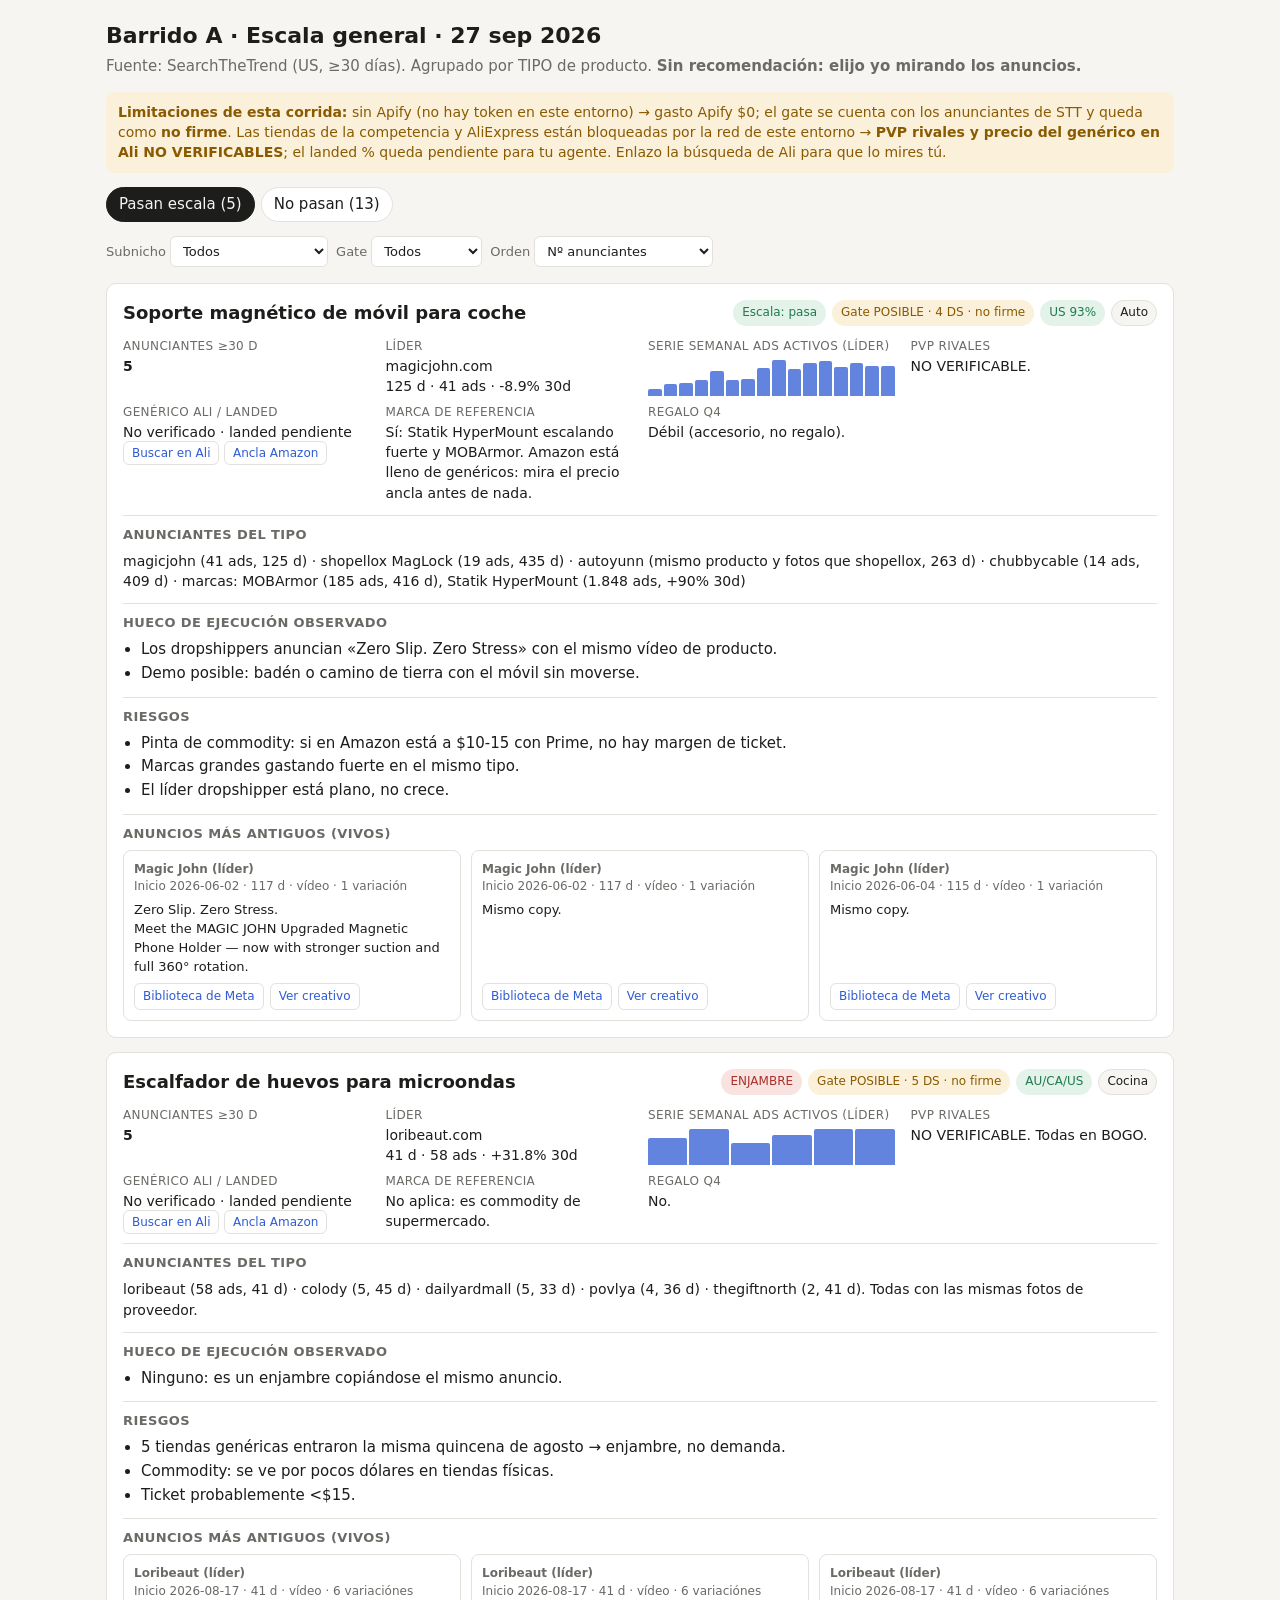
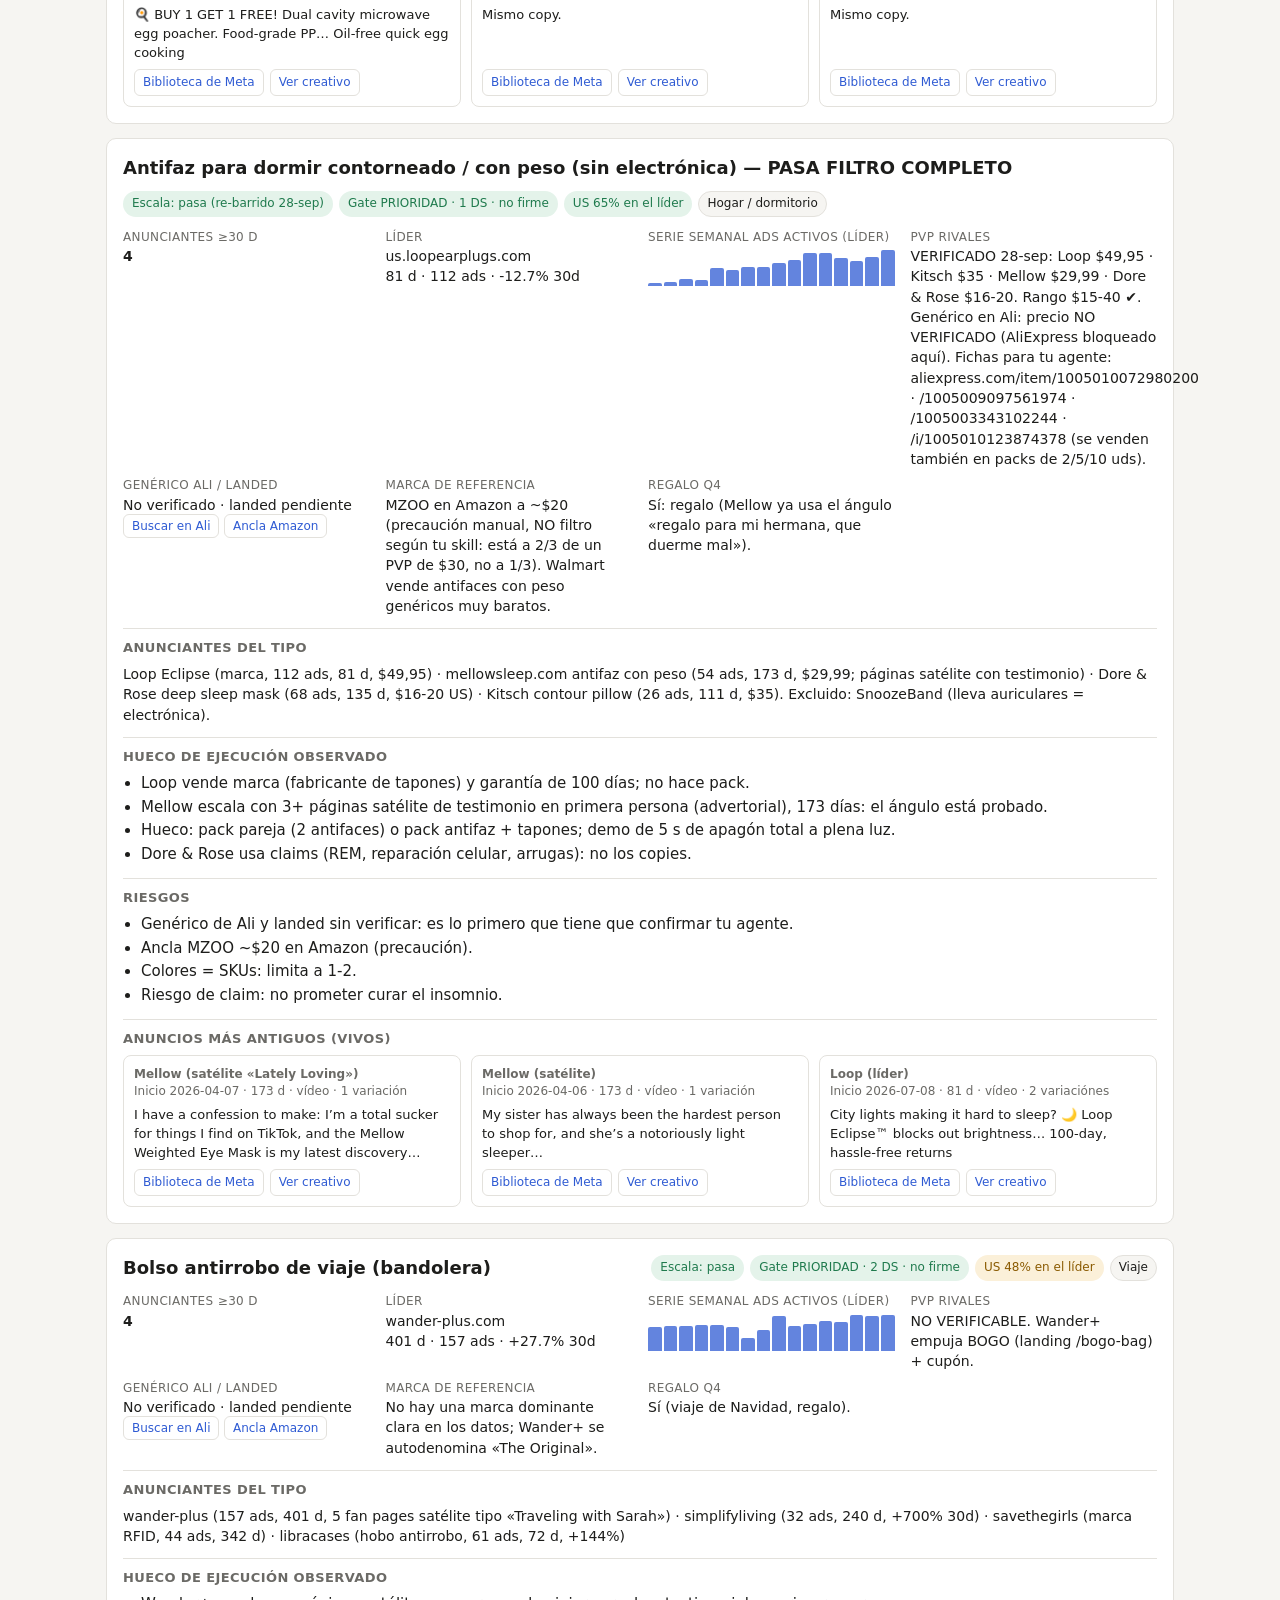
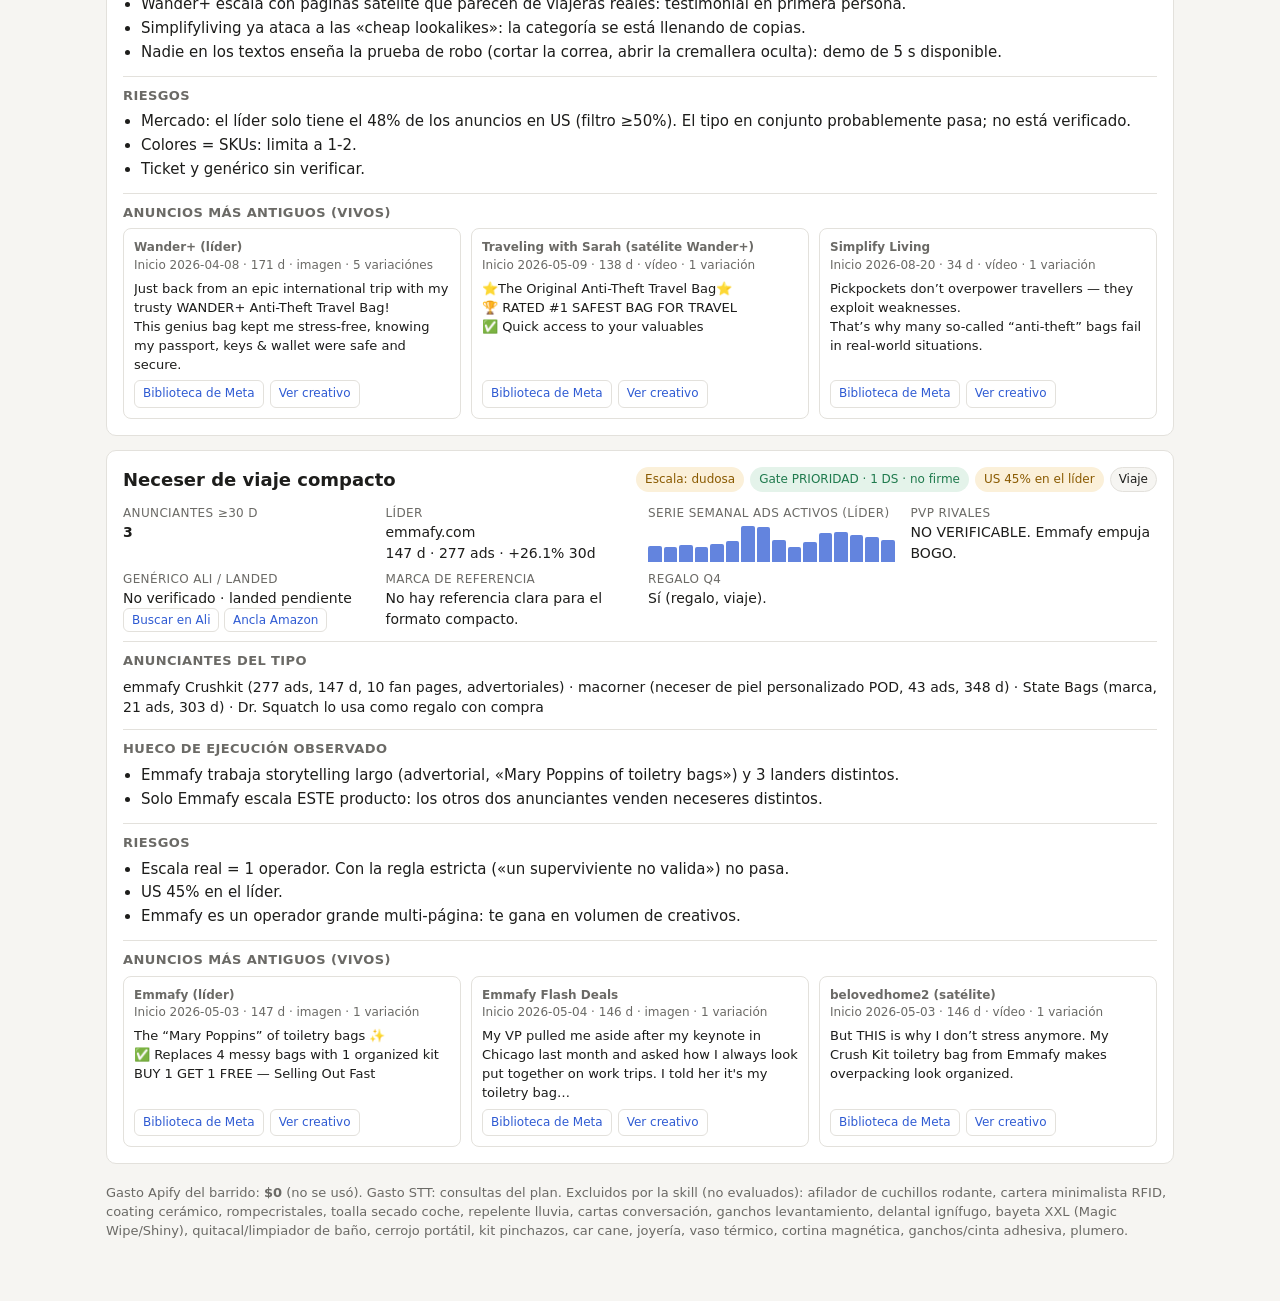
==== commit cf816f17: "Antifaz: fichas AliExpress para verificar landed Co-Authored-By: Claude Opus 5.5 <noreply@anthropic." ====
--- a/barridos/2026-09-27/visor.html
+++ b/barridos/2026-09-27/visor.html
@@ -94,7 +94,7 @@
  escala:["ok","Escala: pasa (re-barrido 28-sep)"], gate:"PRIORIDAD", gateN:1, mercado:["ok","US 65% en el líder"],
  lider:{dom:"us.loopearplugs.com", dias:81, ads:112, g30:-12.7, serie:[10,11,21,17,57,50,58,59,70,82,102,101,88,78,89,112]},
  rivales:"Loop Eclipse (marca, 112 ads, 81 d, $49,95) · mellowsleep.com antifaz con peso (54 ads, 173 d, $29,99; páginas satélite con testimonio) · Dore & Rose deep sleep mask (68 ads, 135 d, $16-20 US) · Kitsch contour pillow (26 ads, 111 d, $35). Excluido: SnoozeBand (lleva auriculares = electrónica).",
- pvp:"VERIFICADO 28-sep: Loop $49,95 · Kitsch $35 · Mellow $29,99 · Dore & Rose $16-20. Rango $15-40 ✔. Genérico en Ali: NO VERIFICADO (AliExpress bloqueado aquí).",
+ pvp:"VERIFICADO 28-sep: Loop $49,95 · Kitsch $35 · Mellow $29,99 · Dore & Rose $16-20. Rango $15-40 ✔. Genérico en Ali: precio NO VERIFICADO (AliExpress bloqueado aquí). Fichas para tu agente: aliexpress.com/item/1005010072980200 · /1005009097561974 · /1005003343102244 · /i/1005010123874378 (se venden también en packs de 2/5/10 uds).",
  marca:"MZOO en Amazon a ~$20 (precaución manual, NO filtro según tu skill: está a 2/3 de un PVP de $30, no a 1/3). Walmart vende antifaces con peso genéricos muy baratos.",
  q4:"Sí: regalo (Mellow ya usa el ángulo «regalo para mi hermana, que duerme mal»).",
  hueco:["Loop vende marca (fabricante de tapones) y garantía de 100 días; no hace pack.","Mellow escala con 3+ páginas satélite de testimonio en primera persona (advertorial), 173 días: el ángulo está probado.","Hueco: pack pareja (2 antifaces) o pack antifaz + tapones; demo de 5 s de apagón total a plena luz.","Dore & Rose usa claims (REM, reparación celular, arrugas): no los copies."],
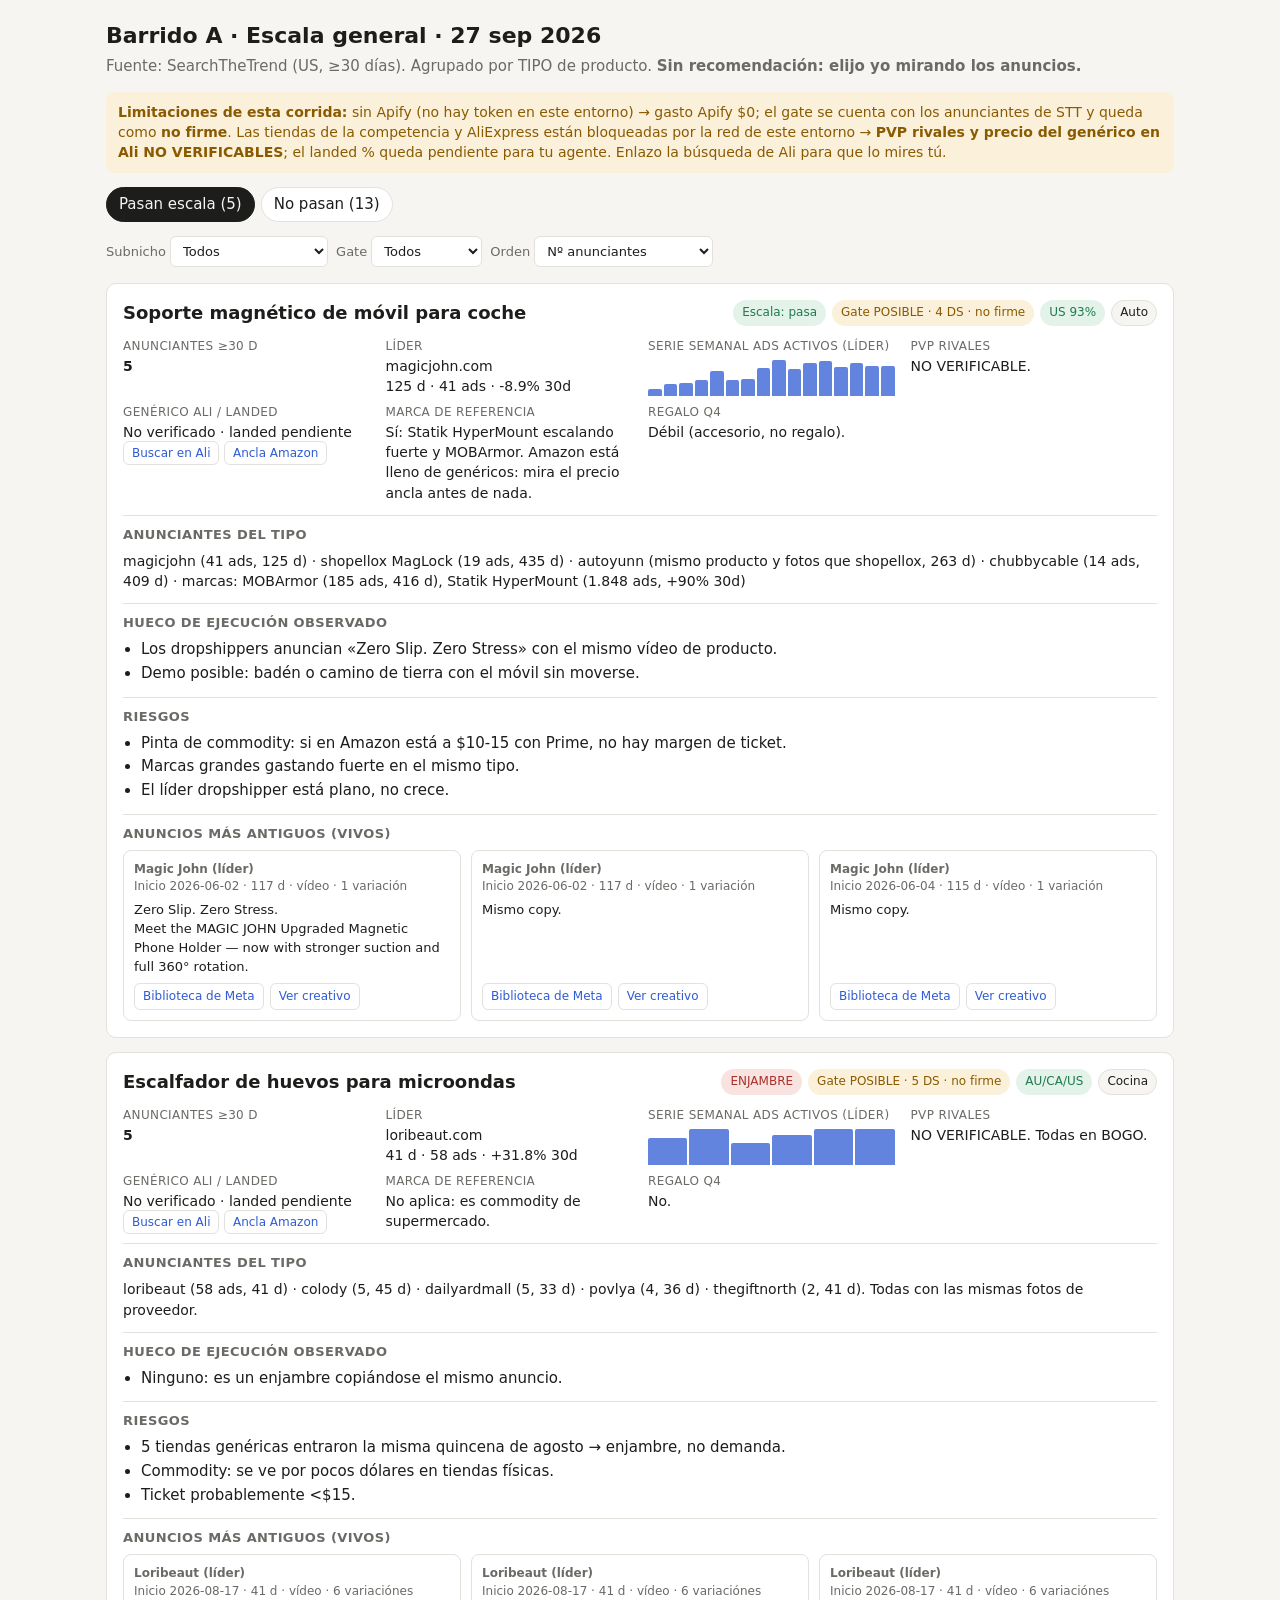
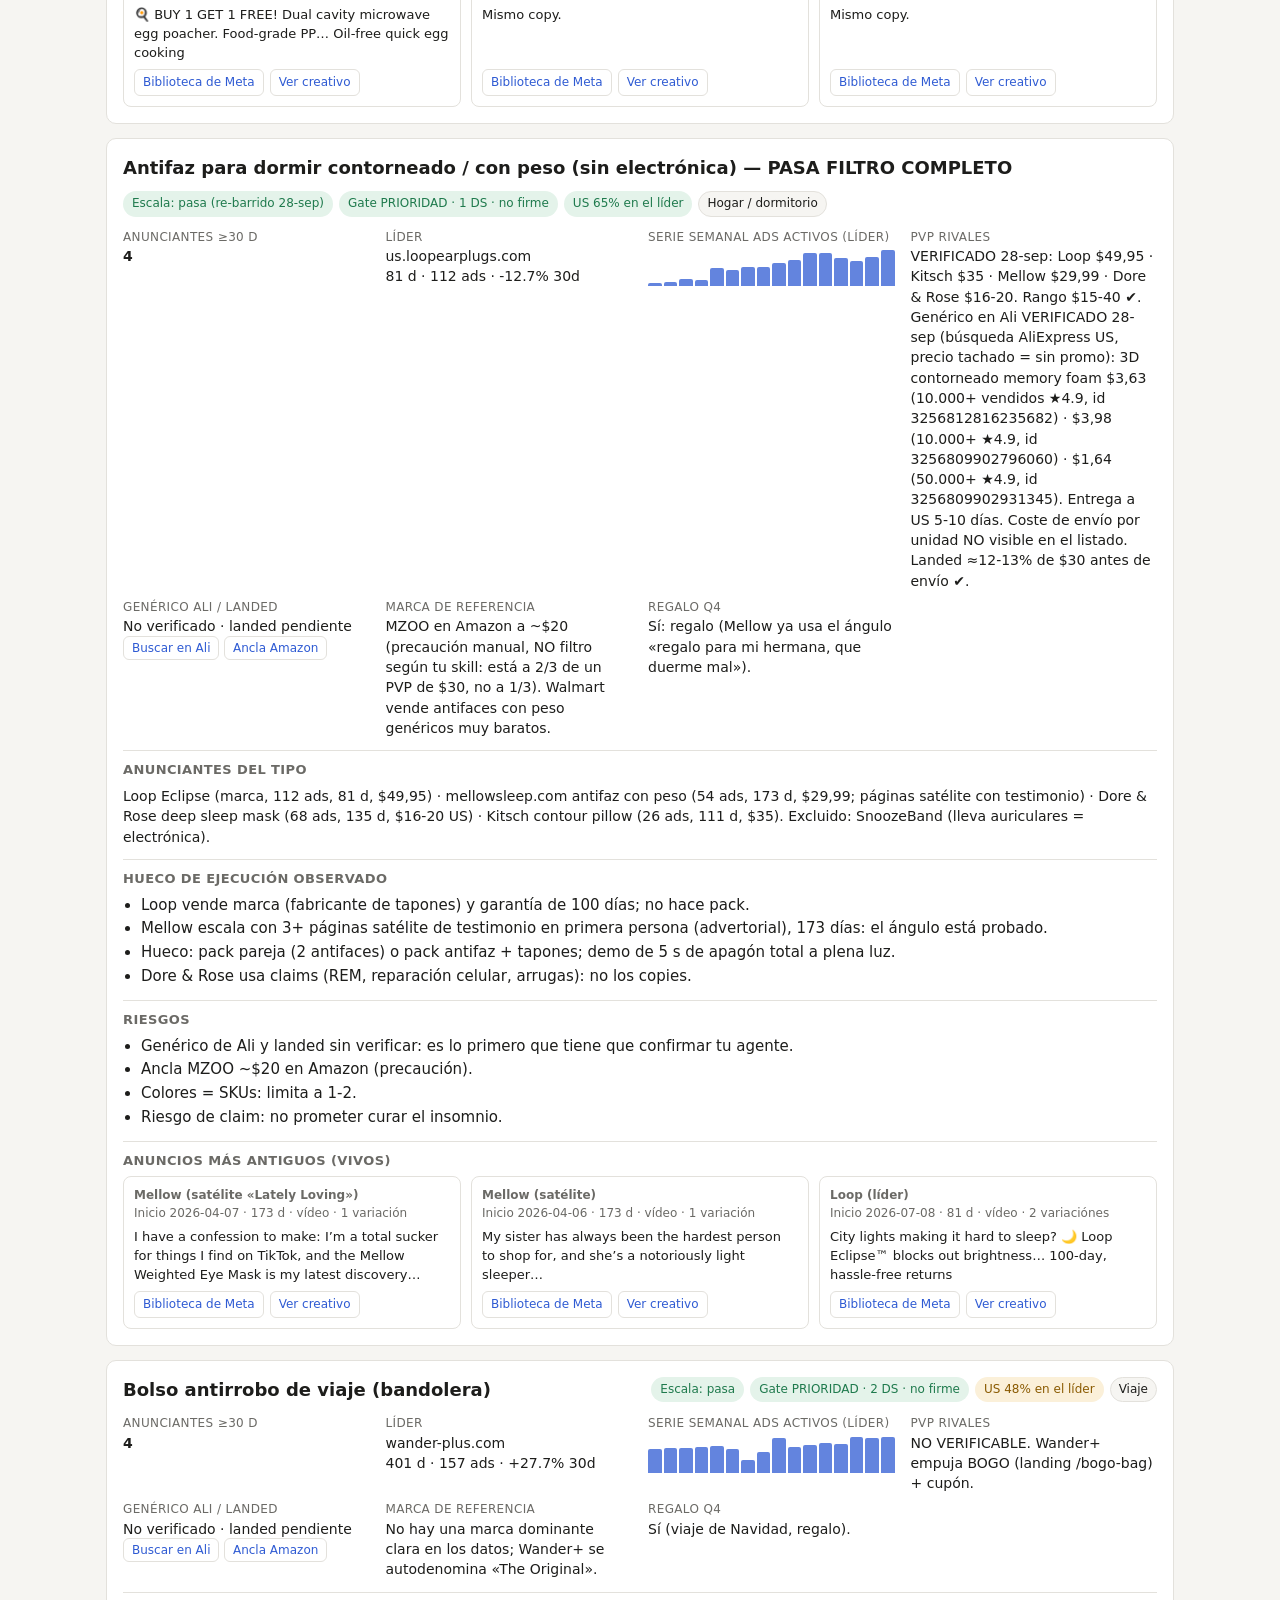
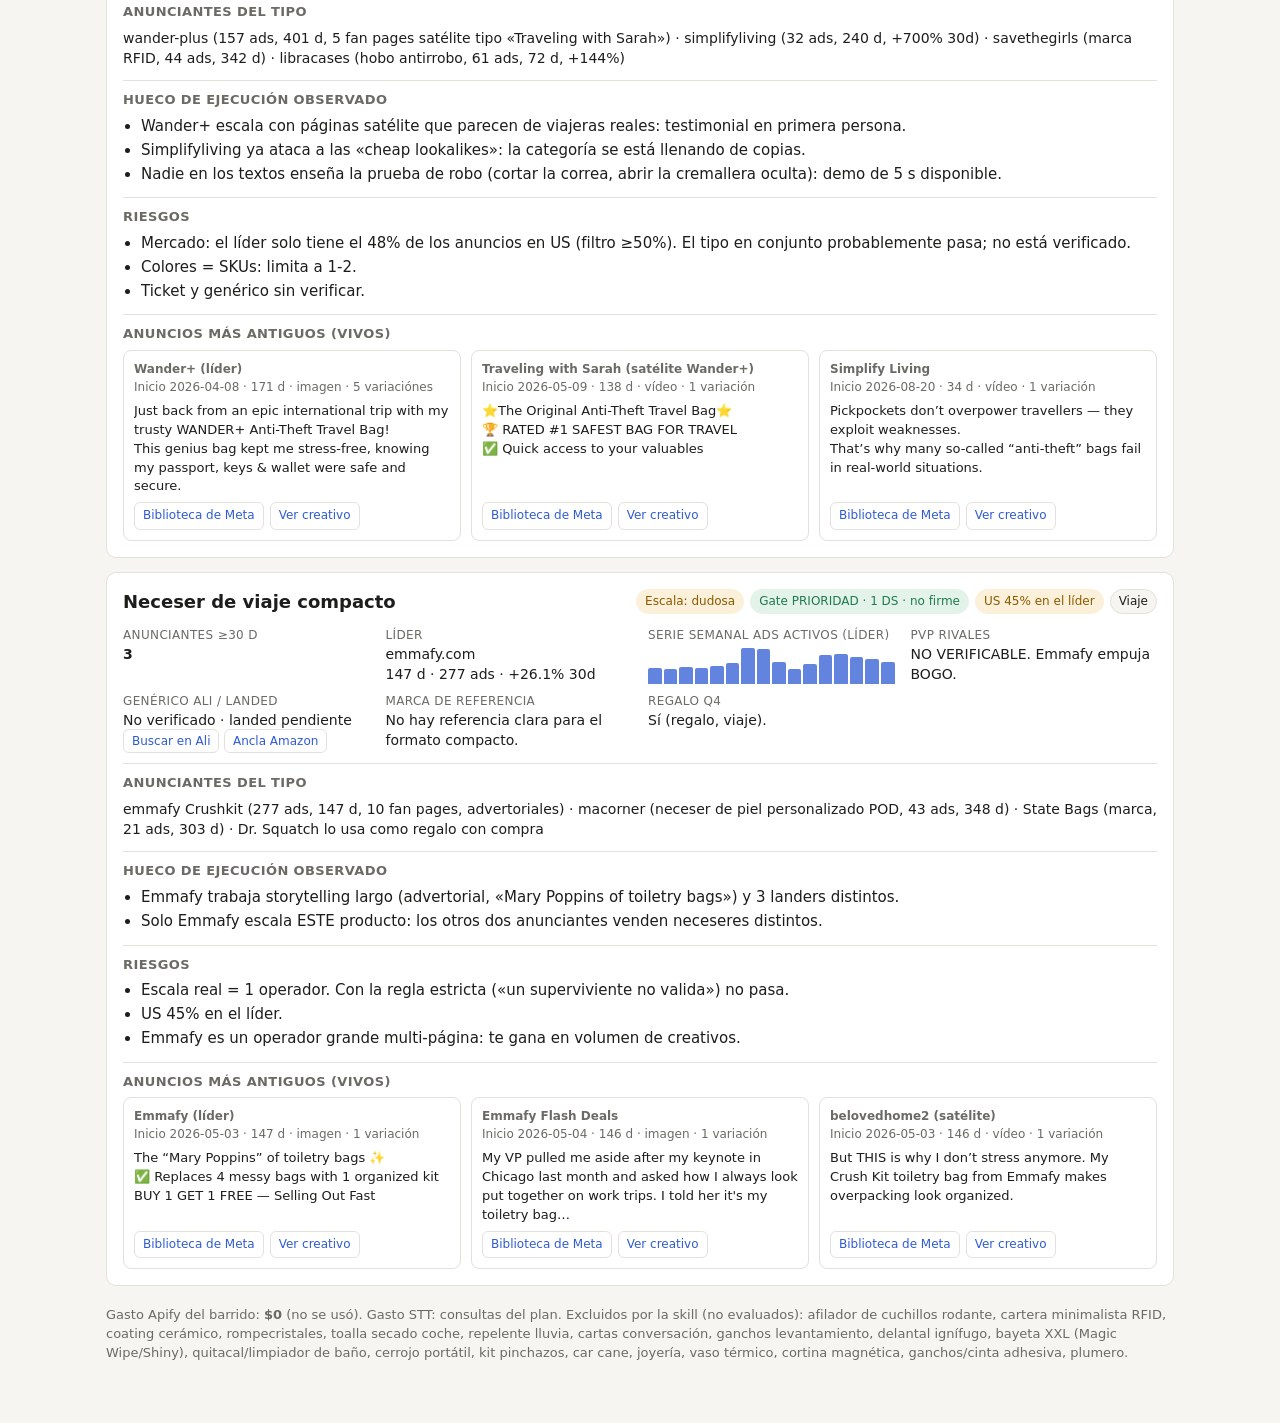
==== commit ee460e4d: "Precios AliExpress verificados para antifaz (script ali_search.py) Co-Authored-By: Claude Opus 5.5 <" ====
--- a/barridos/2026-09-27/visor.html
+++ b/barridos/2026-09-27/visor.html
@@ -94,7 +94,7 @@
  escala:["ok","Escala: pasa (re-barrido 28-sep)"], gate:"PRIORIDAD", gateN:1, mercado:["ok","US 65% en el líder"],
  lider:{dom:"us.loopearplugs.com", dias:81, ads:112, g30:-12.7, serie:[10,11,21,17,57,50,58,59,70,82,102,101,88,78,89,112]},
  rivales:"Loop Eclipse (marca, 112 ads, 81 d, $49,95) · mellowsleep.com antifaz con peso (54 ads, 173 d, $29,99; páginas satélite con testimonio) · Dore & Rose deep sleep mask (68 ads, 135 d, $16-20 US) · Kitsch contour pillow (26 ads, 111 d, $35). Excluido: SnoozeBand (lleva auriculares = electrónica).",
- pvp:"VERIFICADO 28-sep: Loop $49,95 · Kitsch $35 · Mellow $29,99 · Dore & Rose $16-20. Rango $15-40 ✔. Genérico en Ali: precio NO VERIFICADO (AliExpress bloqueado aquí). Fichas para tu agente: aliexpress.com/item/1005010072980200 · /1005009097561974 · /1005003343102244 · /i/1005010123874378 (se venden también en packs de 2/5/10 uds).",
+ pvp:"VERIFICADO 28-sep: Loop $49,95 · Kitsch $35 · Mellow $29,99 · Dore & Rose $16-20. Rango $15-40 ✔. Genérico en Ali VERIFICADO 28-sep (búsqueda AliExpress US, precio tachado = sin promo): 3D contorneado memory foam $3,63 (10.000+ vendidos ★4.9, id 3256812816235682) · $3,98 (10.000+ ★4.9, id 3256809902796060) · $1,64 (50.000+ ★4.9, id 3256809902931345). Entrega a US 5-10 días. Coste de envío por unidad NO visible en el listado. Landed ≈12-13% de $30 antes de envío ✔.",
  marca:"MZOO en Amazon a ~$20 (precaución manual, NO filtro según tu skill: está a 2/3 de un PVP de $30, no a 1/3). Walmart vende antifaces con peso genéricos muy baratos.",
  q4:"Sí: regalo (Mellow ya usa el ángulo «regalo para mi hermana, que duerme mal»).",
  hueco:["Loop vende marca (fabricante de tapones) y garantía de 100 días; no hace pack.","Mellow escala con 3+ páginas satélite de testimonio en primera persona (advertorial), 173 días: el ángulo está probado.","Hueco: pack pareja (2 antifaces) o pack antifaz + tapones; demo de 5 s de apagón total a plena luz.","Dore & Rose usa claims (REM, reparación celular, arrugas): no los copies."],
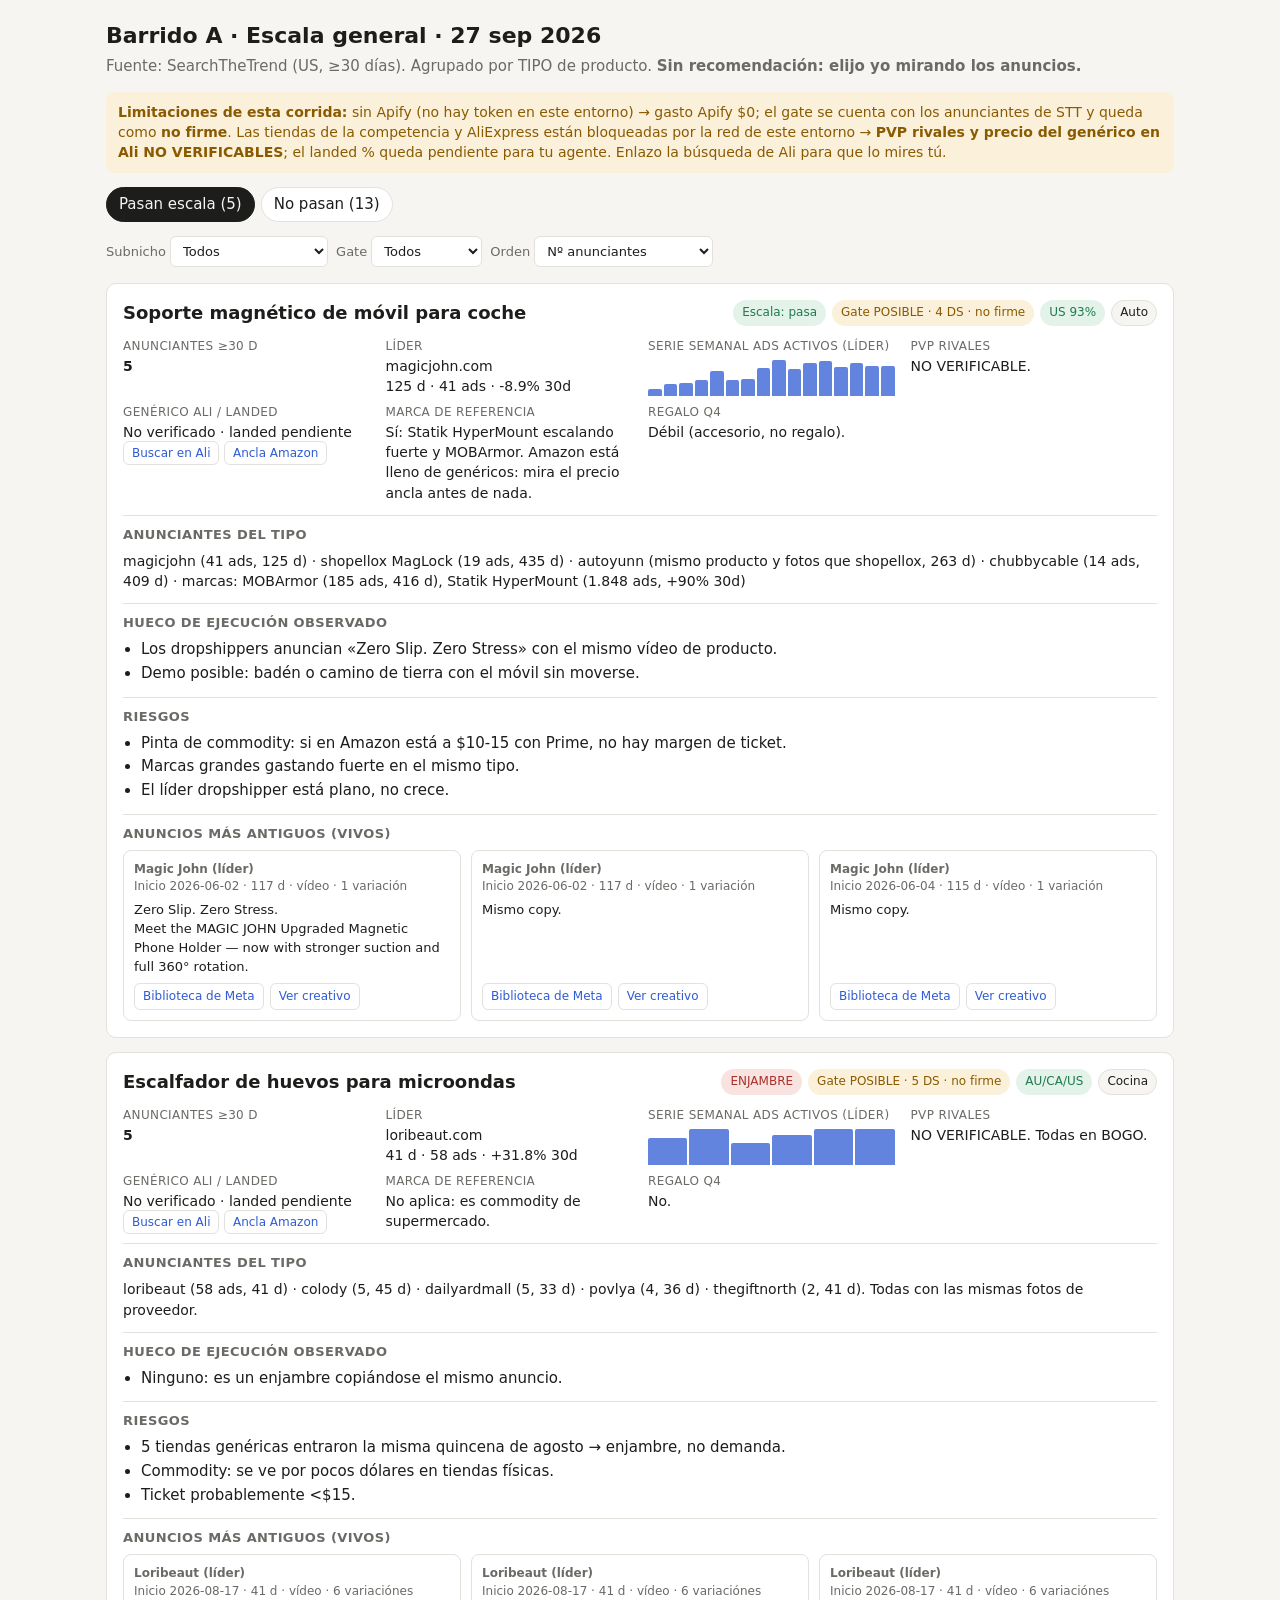
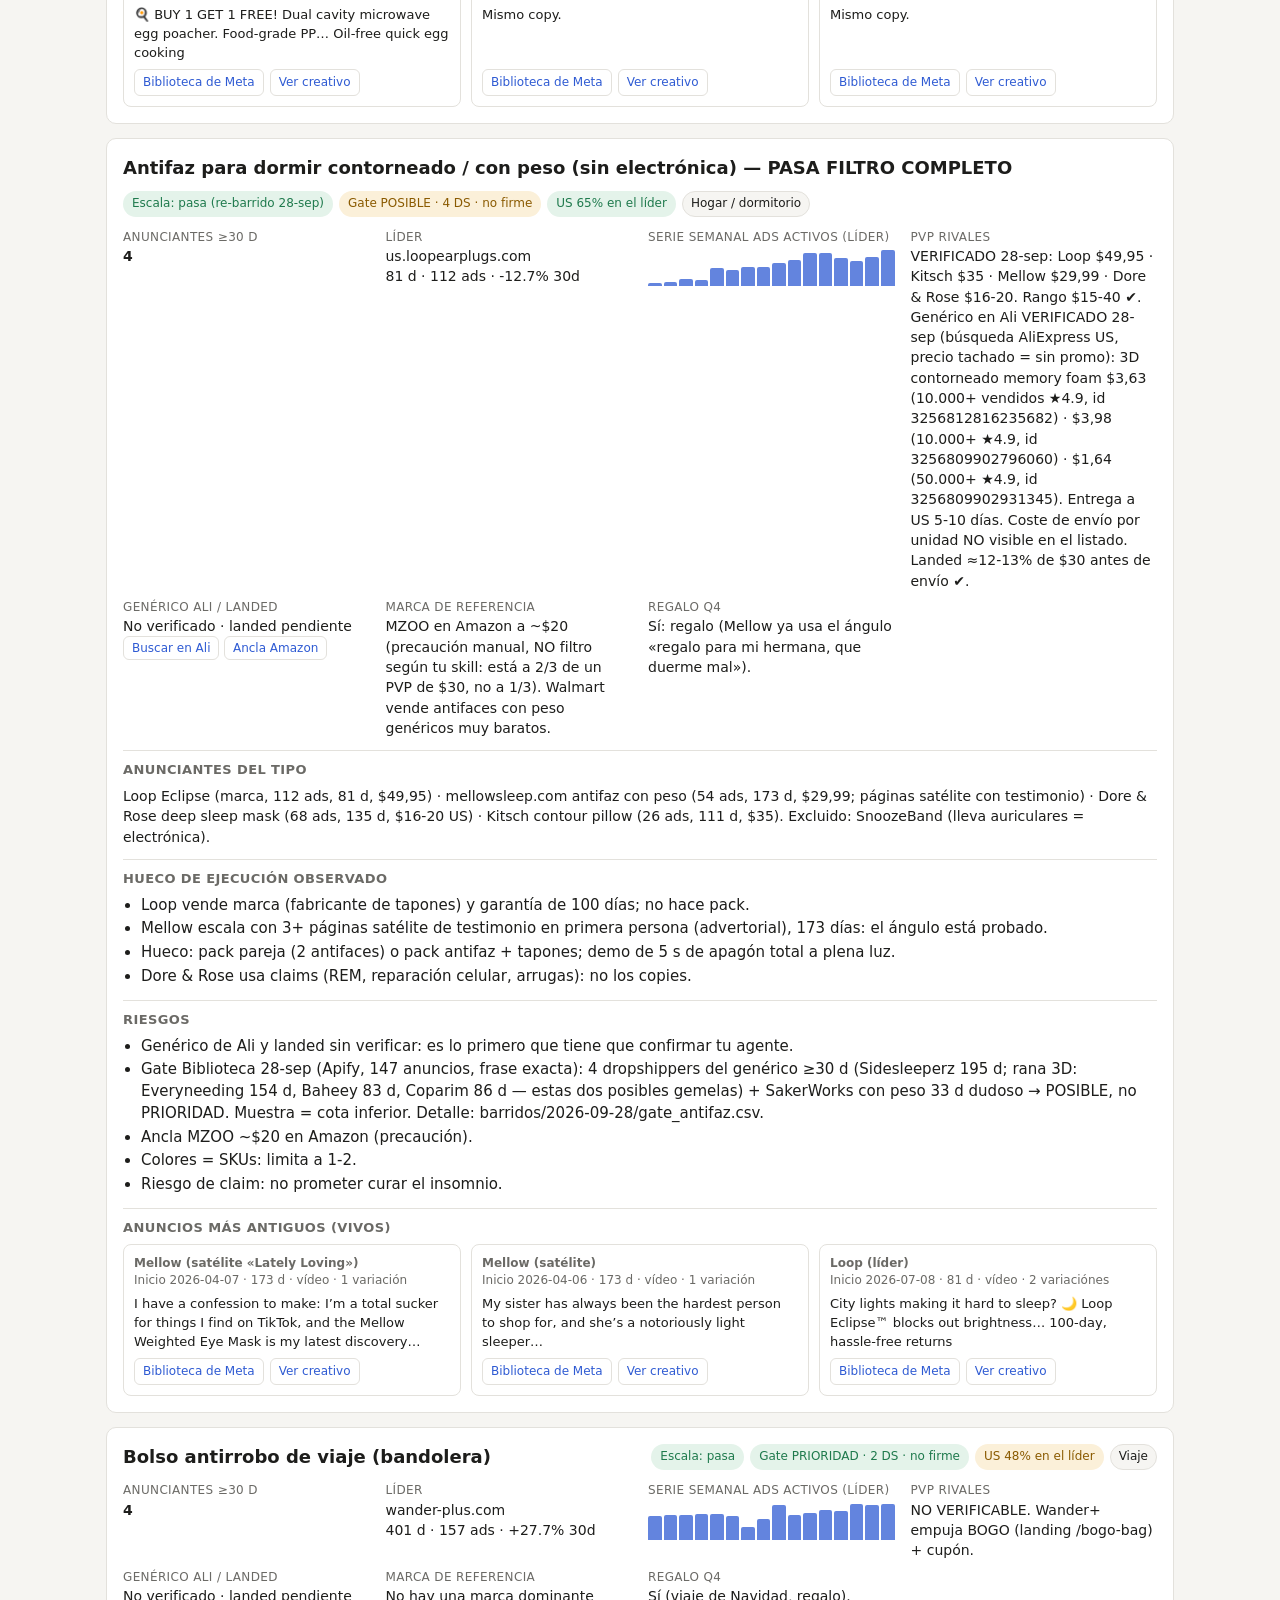
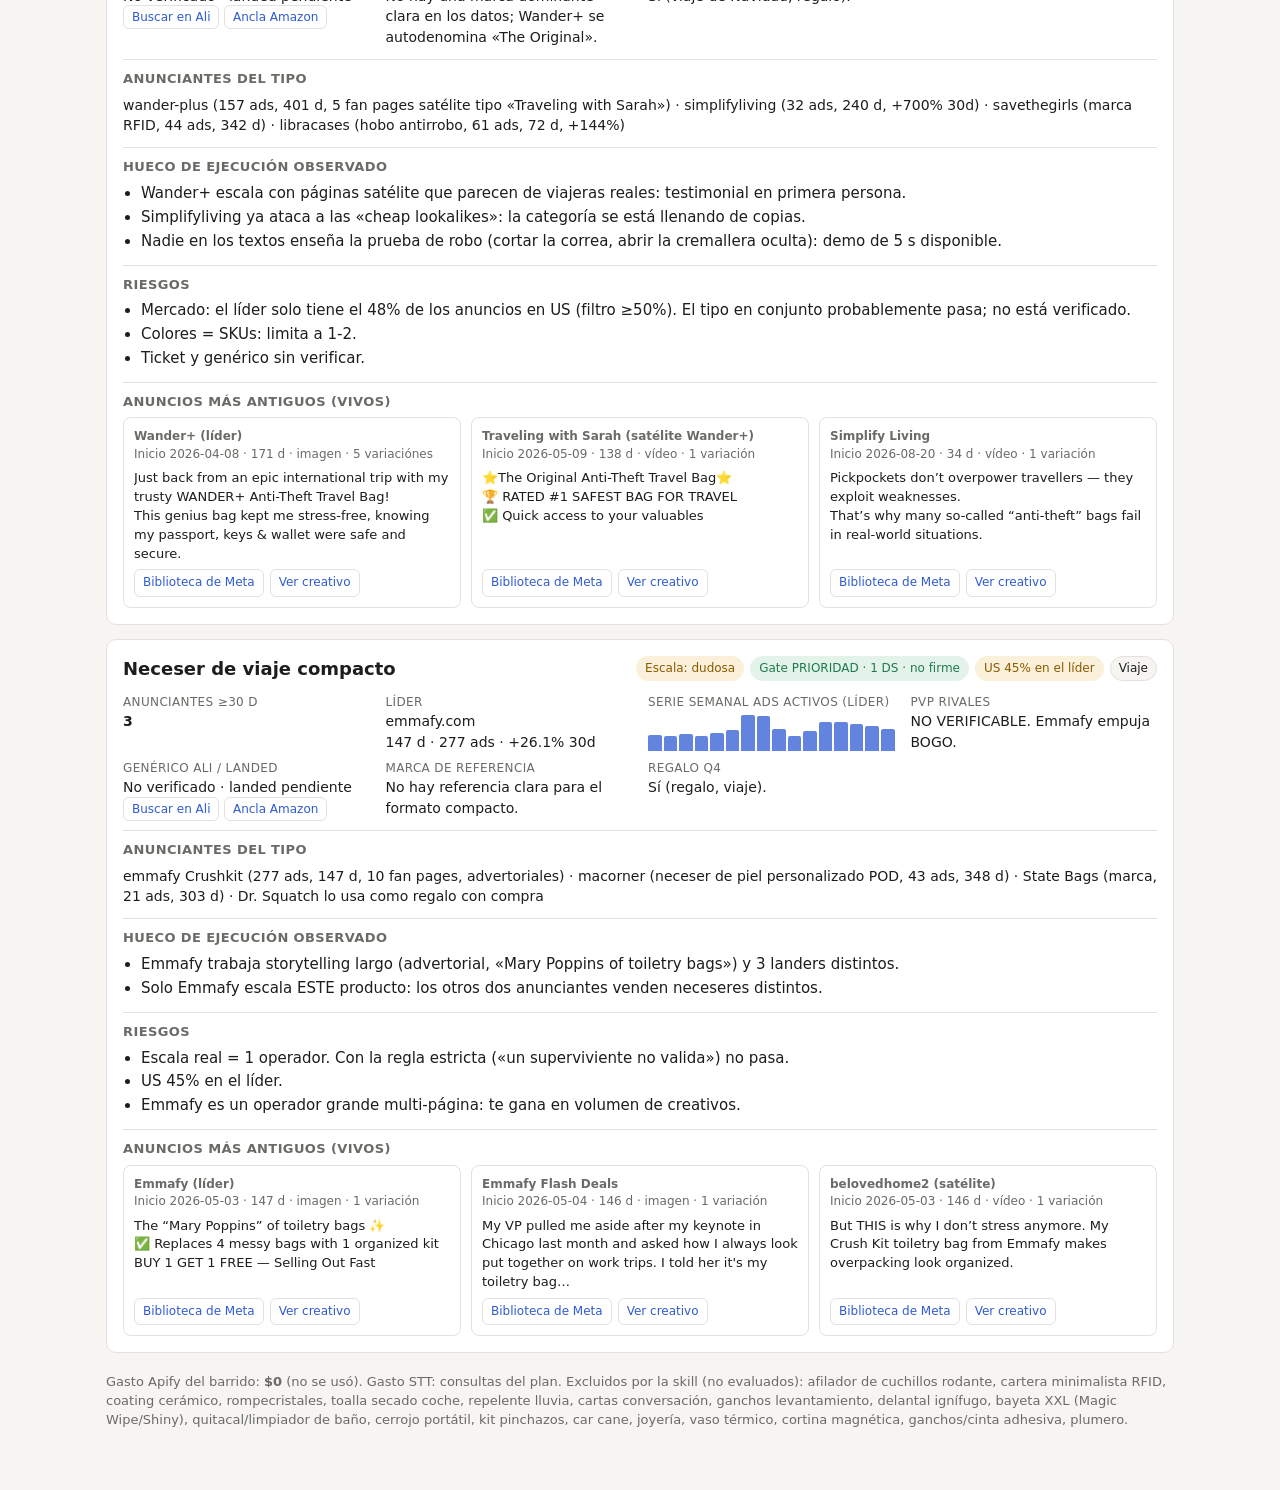
==== commit 19a66b34: "Gate antifaz en la Biblioteca: POSIBLE (4 DS ≥30 d); meta_library.py con campos reales del actor, fr" ====
--- a/barridos/2026-09-27/visor.html
+++ b/barridos/2026-09-27/visor.html
@@ -91,14 +91,14 @@
 const TIPOS = [
 {
  tipo:"Antifaz para dormir contorneado / con peso (sin electrónica) — PASA FILTRO COMPLETO", en:"3d contoured sleep mask", sub:"Hogar / dormitorio", anun:4,
- escala:["ok","Escala: pasa (re-barrido 28-sep)"], gate:"PRIORIDAD", gateN:1, mercado:["ok","US 65% en el líder"],
+ escala:["ok","Escala: pasa (re-barrido 28-sep)"], gate:"POSIBLE", gateN:4, mercado:["ok","US 65% en el líder"],
  lider:{dom:"us.loopearplugs.com", dias:81, ads:112, g30:-12.7, serie:[10,11,21,17,57,50,58,59,70,82,102,101,88,78,89,112]},
  rivales:"Loop Eclipse (marca, 112 ads, 81 d, $49,95) · mellowsleep.com antifaz con peso (54 ads, 173 d, $29,99; páginas satélite con testimonio) · Dore & Rose deep sleep mask (68 ads, 135 d, $16-20 US) · Kitsch contour pillow (26 ads, 111 d, $35). Excluido: SnoozeBand (lleva auriculares = electrónica).",
  pvp:"VERIFICADO 28-sep: Loop $49,95 · Kitsch $35 · Mellow $29,99 · Dore & Rose $16-20. Rango $15-40 ✔. Genérico en Ali VERIFICADO 28-sep (búsqueda AliExpress US, precio tachado = sin promo): 3D contorneado memory foam $3,63 (10.000+ vendidos ★4.9, id 3256812816235682) · $3,98 (10.000+ ★4.9, id 3256809902796060) · $1,64 (50.000+ ★4.9, id 3256809902931345). Entrega a US 5-10 días. Coste de envío por unidad NO visible en el listado. Landed ≈12-13% de $30 antes de envío ✔.",
  marca:"MZOO en Amazon a ~$20 (precaución manual, NO filtro según tu skill: está a 2/3 de un PVP de $30, no a 1/3). Walmart vende antifaces con peso genéricos muy baratos.",
  q4:"Sí: regalo (Mellow ya usa el ángulo «regalo para mi hermana, que duerme mal»).",
  hueco:["Loop vende marca (fabricante de tapones) y garantía de 100 días; no hace pack.","Mellow escala con 3+ páginas satélite de testimonio en primera persona (advertorial), 173 días: el ángulo está probado.","Hueco: pack pareja (2 antifaces) o pack antifaz + tapones; demo de 5 s de apagón total a plena luz.","Dore & Rose usa claims (REM, reparación celular, arrugas): no los copies."],
- riesgos:["Genérico de Ali y landed sin verificar: es lo primero que tiene que confirmar tu agente.","Ancla MZOO ~$20 en Amazon (precaución).","Colores = SKUs: limita a 1-2.","Riesgo de claim: no prometer curar el insomnio."],
+ riesgos:["Genérico de Ali y landed sin verificar: es lo primero que tiene que confirmar tu agente.","Gate Biblioteca 28-sep (Apify, 147 anuncios, frase exacta): 4 dropshippers del genérico ≥30 d (Sidesleeperz 195 d; rana 3D: Everyneeding 154 d, Baheey 83 d, Coparim 86 d — estas dos posibles gemelas) + SakerWorks con peso 33 d dudoso → POSIBLE, no PRIORIDAD. Muestra = cota inferior. Detalle: barridos/2026-09-28/gate_antifaz.csv.","Ancla MZOO ~$20 en Amazon (precaución).","Colores = SKUs: limita a 1-2.","Riesgo de claim: no prometer curar el insomnio."],
  ads:[
   {src:"Mellow (satélite «Lately Loving»)", id:"3850741375220822", d:"2026-04-07", dias:173, fmt:"vídeo", var:1, txt:"I have a confession to make: I’m a total sucker for things I find on TikTok, and the Mellow Weighted Eye Mask is my latest discovery…", cr:"https://searchthetrend.b-cdn.net/weighted-eye-mask/3850741375220822/creative.mp4"},
   {src:"Mellow (satélite)", id:"1612515563364265", d:"2026-04-06", dias:173, fmt:"vídeo", var:1, txt:"My sister has always been the hardest person to shop for, and she’s a notoriously light sleeper…", cr:"https://searchthetrend.b-cdn.net/weighted-eye-mask/1612515563364265/creative.mp4"},
